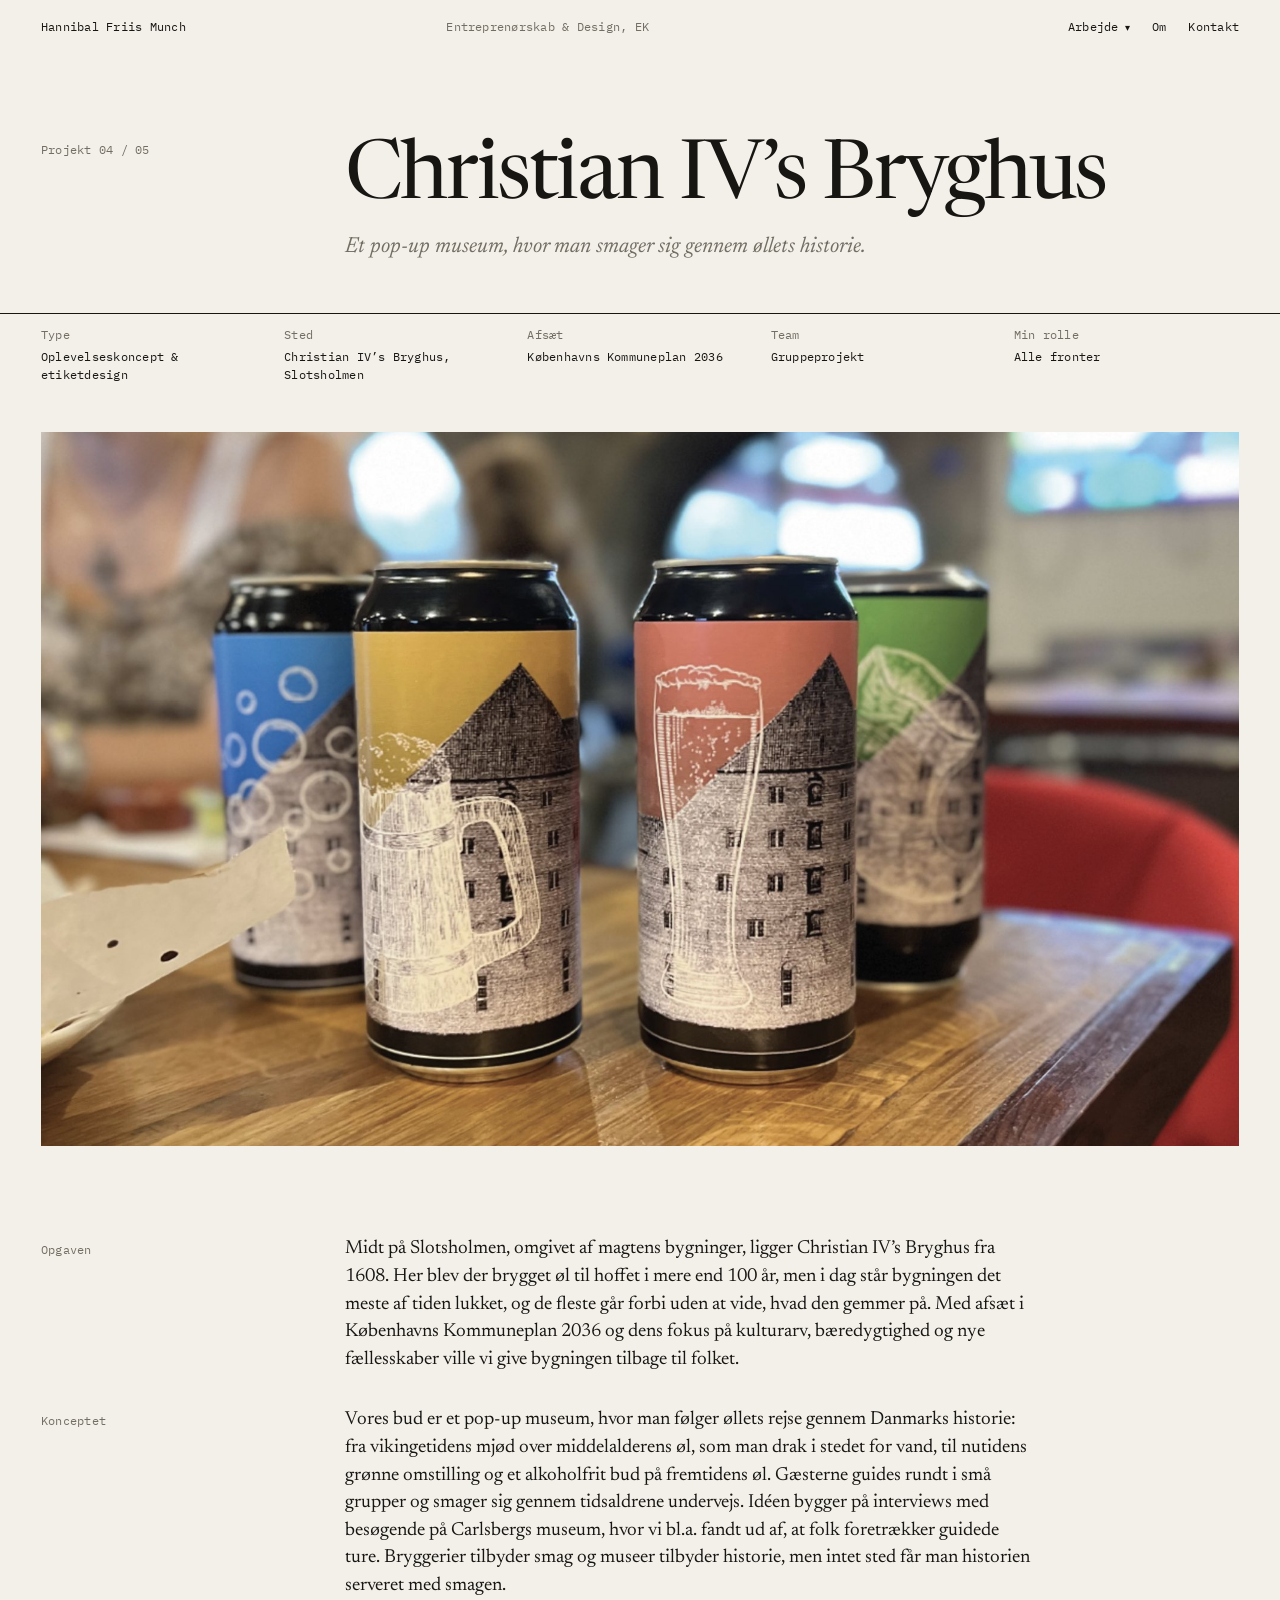
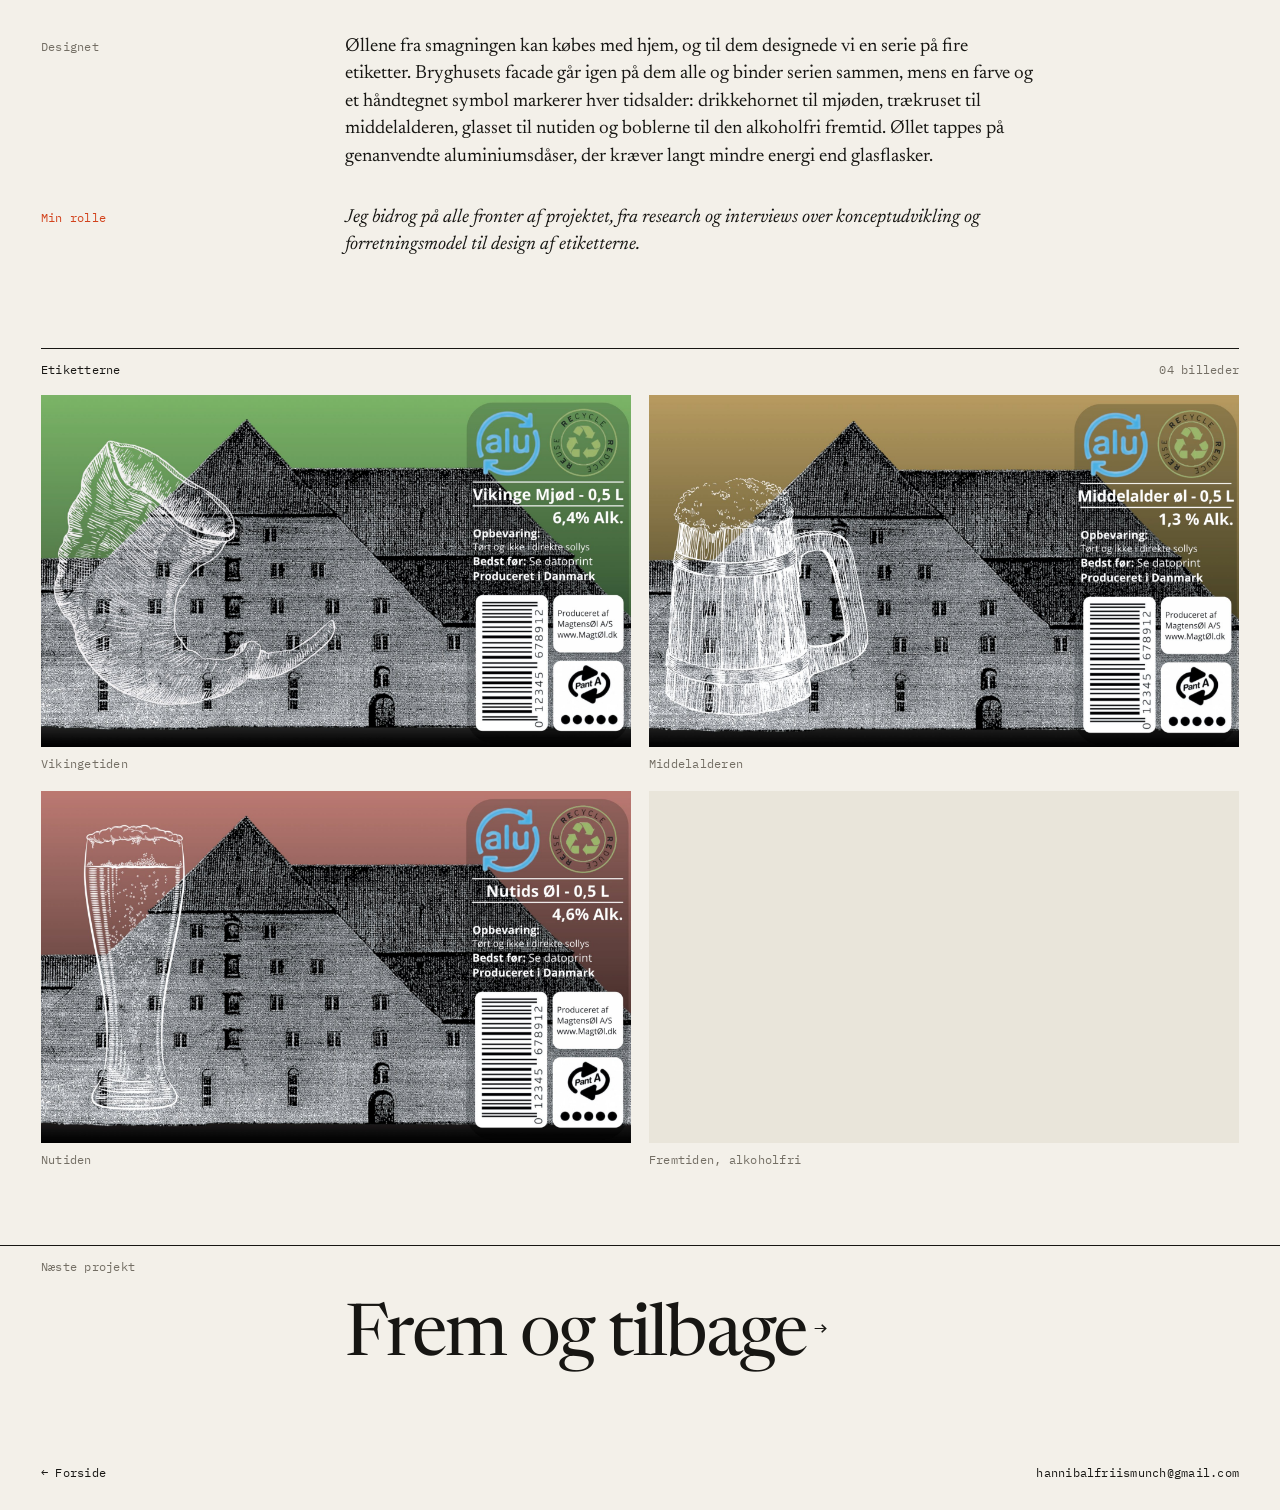
==== bryghuset.html @ 537b9cf6 "Portfolio v2: rullemenu, ny forside, billedsektioner og rolle" ====
<!doctype html>
<html lang="da" class="no-js">
<head>
<meta charset="utf-8">
<meta name="viewport" content="width=device-width, initial-scale=1">
<title>Christian IV’s Bryghus — Hannibal Friis Munch</title>
<meta name="description" content="Oplevelseskoncept og etiketdesign til et pop-up museum i Christian IV’s Bryghus på Slotsholmen.">
<meta name="author" content="Hannibal Friis Munch">
<meta property="og:title" content="Christian IV’s Bryghus — Hannibal Friis Munch">
<meta property="og:description" content="Oplevelseskoncept og etiketdesign til et pop-up museum i Christian IV’s Bryghus på Slotsholmen.">
<meta name="theme-color" content="#f3f0e9">
<link rel="icon" href="data:image/svg+xml,%3Csvg xmlns=%22http://www.w3.org/2000/svg%22 viewBox=%220 0 32 32%22%3E%3Ccircle cx=%2216%22 cy=%2216%22 r=%2210%22 fill=%22%23d2421c%22/%3E%3C/svg%3E">
<link rel="preconnect" href="https://fonts.googleapis.com"><link rel="preconnect" href="https://fonts.gstatic.com" crossorigin><link href="https://fonts.googleapis.com/css2?family=IBM+Plex+Mono:wght@400&family=Newsreader:ital,opsz,wght@0,6..72,400;1,6..72,400&display=swap" rel="stylesheet">
<link rel="stylesheet" href="style.css">
<script>document.documentElement.classList.remove('no-js')</script>
</head>
<body>
<header class="bar wrap">
  <div class="grid mono">
    <a class="name" href="index.html">Hannibal Friis Munch</a>
    <span class="role muted">Entreprenørskab &amp; Design, EK</span>
    <nav aria-label="Hovedmenu">
      <div class="work-menu">
        <button class="work-toggle" type="button" aria-expanded="false" aria-controls="work-panel">Arbejde <span class="chev" aria-hidden="true">▾</span></button>
        <div class="work-panel mono" id="work-panel"><a href="sidste-skoledag.html"><span class="n">01</span><span class="t">Sidste Skoledag</span><span class="k">Visuel identitet</span></a><a href="osterland.html"><span class="n">02</span><span class="t">Østerland</span><span class="k">Brandstrategi & identitet</span></a><a href="tag-plads.html"><span class="n">03</span><span class="t">Tag Plads</span><span class="k">Co-creation-event</span></a><a href="bryghuset.html" aria-current="page"><span class="n">04</span><span class="t">Christian IV’s Bryghus</span><span class="k">Oplevelseskoncept & etiketter</span></a><a href="frem-og-tilbage.html"><span class="n">05</span><span class="t">Frem og tilbage</span><span class="k">Typografisk plakatserie</span></a></div>
      </div>
      <a href="index.html#om">Om</a>
      <a href="index.html#kontakt">Kontakt</a>
    </nav>
  </div>
</header>
<main>
<section class="p-head wrap">
  <div class="grid">
    <div class="count mono muted">Projekt 04 / 05</div>
    <h1>Christian IV’s Bryghus</h1>
    <p class="sub">Et pop-up museum, hvor man smager sig gennem øllets historie.</p>
  </div>
</section>
<section class="meta wrap mono"><div class="grid"><dl><div><dt>Type</dt><dd>Oplevelseskoncept & etiketdesign</dd></div><div><dt>Sted</dt><dd>Christian IV’s Bryghus, Slotsholmen</dd></div><div><dt>Afsæt</dt><dd>Københavns Kommuneplan 2036</dd></div><div><dt>Team</dt><dd>Gruppeprojekt</dd></div><div><dt>Min rolle</dt><dd>Alle fronter</dd></div></dl></div></section>
<section class="hero wrap reveal"><div class="tiles c1"><figure class="cell"><button class="tile" type="button" data-full="bryghuset-01.jpg" data-alt="Fire øldåser med etiketter i blå, gul, rosa og grøn på et bord" data-cap="" aria-label="Forstør: Fire øldåser med etiketter i blå, gul, rosa og grøn på et bord"><img src="bryghuset-01.jpg" alt="Fire øldåser med etiketter i blå, gul, rosa og grøn på et bord" width="2000" height="1192" fetchpriority="high" decoding="async"><span class="zoom" aria-hidden="true">Forstør +</span></button></figure></div></section>
<section class="story wrap"><div class="row grid"><div class="label mono muted">Opgaven</div><div class="text"><p>Midt på Slotsholmen, omgivet af magtens bygninger, ligger Christian IV’s Bryghus fra 1608. Her blev der brygget øl til hoffet i mere end 100 år, men i dag står bygningen det meste af tiden lukket, og de fleste går forbi uden at vide, hvad den gemmer på. Med afsæt i Københavns Kommuneplan 2036 og dens fokus på kulturarv, bæredygtighed og nye fællesskaber ville vi give bygningen tilbage til folket.</p></div></div><div class="row grid"><div class="label mono muted">Konceptet</div><div class="text"><p>Vores bud er et pop-up museum, hvor man følger øllets rejse gennem Danmarks historie: fra vikingetidens mjød over middelalderens øl, som man drak i stedet for vand, til nutidens grønne omstilling og et alkoholfrit bud på fremtidens øl. Gæsterne guides rundt i små grupper og smager sig gennem tidsaldrene undervejs. Idéen bygger på interviews med besøgende på Carlsbergs museum, hvor vi bl.a. fandt ud af, at folk foretrækker guidede ture. Bryggerier tilbyder smag og museer tilbyder historie, men intet sted får man historien serveret med smagen.</p></div></div><div class="row grid"><div class="label mono muted">Designet</div><div class="text"><p>Øllene fra smagningen kan købes med hjem, og til dem designede vi en serie på fire etiketter. Bryghusets facade går igen på dem alle og binder serien sammen, mens en farve og et håndtegnet symbol markerer hver tidsalder: drikkehornet til mjøden, trækruset til middelalderen, glasset til nutiden og boblerne til den alkoholfri fremtid. Øllet tappes på genanvendte aluminiumsdåser, der kræver langt mindre energi end glasflasker.</p></div></div><div class="row grid role"><div class="label mono muted">Min rolle</div><div class="text"><p>Jeg bidrog på alle fronter af projektet, fra research og interviews over konceptudvikling og forretningsmodel til design af etiketterne.</p></div></div></section>
<section class="gal wrap reveal"><div class="gal-head mono"><span>Etiketterne</span><span class="muted">04 billeder</span></div><div class="tiles c2" style="--ar:2000 / 1192"><figure class="cell"><button class="tile" type="button" data-full="bryghuset-02.jpg" data-alt="Grøn etiket: Vikinge Mjød med drikkehorn over bryghusets facade" data-cap="Vikingetiden" aria-label="Forstør: Grøn etiket: Vikinge Mjød med drikkehorn over bryghusets facade"><img src="bryghuset-02.jpg" alt="Grøn etiket: Vikinge Mjød med drikkehorn over bryghusets facade" width="2000" height="1192" loading="lazy" decoding="async"><span class="zoom" aria-hidden="true">Forstør +</span></button><figcaption class="mono muted">Vikingetiden</figcaption></figure><figure class="cell"><button class="tile" type="button" data-full="bryghuset-03.jpg" data-alt="Gul etiket: Middelalder øl med trækrus over bryghusets facade" data-cap="Middelalderen" aria-label="Forstør: Gul etiket: Middelalder øl med trækrus over bryghusets facade"><img src="bryghuset-03.jpg" alt="Gul etiket: Middelalder øl med trækrus over bryghusets facade" width="2000" height="1192" loading="lazy" decoding="async"><span class="zoom" aria-hidden="true">Forstør +</span></button><figcaption class="mono muted">Middelalderen</figcaption></figure><figure class="cell"><button class="tile" type="button" data-full="bryghuset-04.jpg" data-alt="Rosa etiket: Nutids Øl med ølglas over bryghusets facade" data-cap="Nutiden" aria-label="Forstør: Rosa etiket: Nutids Øl med ølglas over bryghusets facade"><img src="bryghuset-04.jpg" alt="Rosa etiket: Nutids Øl med ølglas over bryghusets facade" width="2000" height="1192" loading="lazy" decoding="async"><span class="zoom" aria-hidden="true">Forstør +</span></button><figcaption class="mono muted">Nutiden</figcaption></figure><figure class="cell"><button class="tile" type="button" data-full="bryghuset-05.jpg" data-alt="Blå etiket: Fremtids Øl med bobler over bryghusets facade" data-cap="Fremtiden, alkoholfri" aria-label="Forstør: Blå etiket: Fremtids Øl med bobler over bryghusets facade"><img src="bryghuset-05.jpg" alt="Blå etiket: Fremtids Øl med bobler over bryghusets facade" width="2000" height="1192" loading="lazy" decoding="async"><span class="zoom" aria-hidden="true">Forstør +</span></button><figcaption class="mono muted">Fremtiden, alkoholfri</figcaption></figure></div></section>
<section class="next wrap">
  <a href="frem-og-tilbage.html"><div class="grid"><div class="mono muted">Næste projekt</div><div class="title">Frem og tilbage<span>→</span></div></div></a>
</section>
</main>
<footer class="p-foot wrap mono"><div class="grid"><a href="index.html">← Forside</a><a href="mailto:hannibalfriismunch@gmail.com">hannibalfriismunch@gmail.com</a></div></footer>
<div class="lb" id="lb" role="dialog" aria-modal="true" aria-label="Billedvisning" hidden>
  <div class="lb-top mono"><span class="lb-count muted"></span><button class="lb-close mono" type="button">Luk ✕</button></div>
  <div class="lb-stage"><button class="lb-prev" type="button" aria-label="Forrige billede">←</button><img alt=""><button class="lb-next" type="button" aria-label="Næste billede">→</button></div>
  <div class="lb-bottom mono"><span class="lb-cap"></span><span class="muted">← → for at bladre · Esc for at lukke</span></div>
</div>
<script>
(function(){
  var bar=document.querySelector('.bar');
  function onScroll(){ bar.classList.toggle('scrolled', window.scrollY>8); }
  onScroll(); window.addEventListener('scroll', onScroll, {passive:true});

  // Arbejde dropdown
  var tg=document.querySelector('.work-toggle'), panel=document.getElementById('work-panel'), menu=document.querySelector('.work-menu');
  function setMenu(open){ tg.setAttribute('aria-expanded', open); panel.classList.toggle('open', open); }
  var hoverT=0;
  tg.addEventListener('click', function(e){ e.stopPropagation(); if(Date.now()-hoverT<500){ setMenu(true); return; } setMenu(tg.getAttribute('aria-expanded')!=='true'); });
  if(window.matchMedia('(hover: hover)').matches){
    var t; menu.addEventListener('mouseenter', function(){ clearTimeout(t); if(tg.getAttribute('aria-expanded')!=='true') hoverT=Date.now(); setMenu(true); });
    menu.addEventListener('mouseleave', function(){ t=setTimeout(function(){ setMenu(false); }, 180); });
  }
  document.addEventListener('click', function(e){ if(!menu.contains(e.target)) setMenu(false); });
  document.addEventListener('keydown', function(e){ if(e.key==='Escape' && tg.getAttribute('aria-expanded')==='true'){ setMenu(false); tg.focus(); } });

  // reveal
  var els=document.querySelectorAll('.reveal');
  if('IntersectionObserver' in window){
    var io=new IntersectionObserver(function(en){ en.forEach(function(x){ if(x.isIntersecting){ x.target.classList.add('in'); io.unobserve(x.target); } }); },{rootMargin:'0px 0px -6% 0px'});
    els.forEach(function(e){ io.observe(e); });
  } else els.forEach(function(e){ e.classList.add('in'); });

  // lightbox
  var lb=document.getElementById('lb');
  if(lb){
    var tiles=[].slice.call(document.querySelectorAll('button.tile')), img=lb.querySelector('img'), cap=lb.querySelector('.lb-cap'), cnt=lb.querySelector('.lb-count'), idx=0, last;
    function show(i){ idx=(i+tiles.length)%tiles.length; var t=tiles[idx]; img.src=t.dataset.full; img.alt=t.dataset.alt; cap.textContent=t.dataset.cap||''; cnt.textContent=(idx+1)+' / '+tiles.length; }
    function open(i){ last=document.activeElement; lb.hidden=false; show(i); requestAnimationFrame(function(){ lb.classList.add('open'); }); document.body.classList.add('lb-open'); lb.querySelector('.lb-close').focus(); }
    function close(){ lb.classList.remove('open'); document.body.classList.remove('lb-open'); setTimeout(function(){ lb.hidden=true; }, 250); if(last) last.focus(); }
    tiles.forEach(function(t,i){ t.addEventListener('click', function(){ open(i); }); });
    lb.querySelector('.lb-close').addEventListener('click', close);
    lb.querySelector('.lb-prev').addEventListener('click', function(){ show(idx-1); });
    lb.querySelector('.lb-next').addEventListener('click', function(){ show(idx+1); });
    lb.addEventListener('click', function(e){ if(e.target===lb || e.target.classList.contains('lb-stage')) close(); });
    document.addEventListener('keydown', function(e){ if(lb.hidden) return; if(e.key==='Escape') close(); if(e.key==='ArrowLeft') show(idx-1); if(e.key==='ArrowRight') show(idx+1); });
    var sx=null; lb.addEventListener('touchstart', function(e){ sx=e.touches[0].clientX; }, {passive:true});
    lb.addEventListener('touchend', function(e){ if(sx===null) return; var dx=e.changedTouches[0].clientX-sx; if(Math.abs(dx)>50) show(idx+(dx<0?1:-1)); sx=null; });
  }

  var clock=document.getElementById('clock');
  if(clock){ var f=function(){ try{ clock.textContent='København '+new Date().toLocaleTimeString('da-DK',{hour:'2-digit',minute:'2-digit',timeZone:'Europe/Copenhagen'}); }catch(e){} }; f(); setInterval(f,30000); }
})();
</script>
</body>
</html>
---- style.css ----
/* Hannibal Friis Munch — portfolio */

:root {
  --paper: #f3f0e9;
  --paper-2: #e9e5da;
  --ink: #171613;
  --muted: #736e64;
  --line: #d9d4c8;
  --accent: #d2421c;
  --serif: "Newsreader", Georgia, "Times New Roman", serif;
  --mono: "IBM Plex Mono", ui-monospace, Menlo, monospace;
  --gutter: clamp(16px, 3.2vw, 44px);
  --gap: clamp(10px, 1.4vw, 20px);
}

*, *::before, *::after { box-sizing: border-box; }
html { -webkit-text-size-adjust: 100%; scroll-behavior: smooth; }
@media (prefers-reduced-motion: reduce) { html { scroll-behavior: auto; } }

body {
  margin: 0;
  background: var(--paper);
  color: var(--ink);
  font-family: var(--serif);
  font-size: clamp(17px, 1.15vw, 19px);
  line-height: 1.5;
  -webkit-font-smoothing: antialiased;
}
body.lb-open { overflow: hidden; }

img, video { display: block; width: 100%; height: auto; }
a { color: inherit; text-decoration: none; }
button { font: inherit; color: inherit; }
::selection { background: var(--accent); color: var(--paper); }

.mono { font-family: var(--mono); font-size: 12px; letter-spacing: 0.02em; line-height: 1.5; }
.muted { color: var(--muted); }
.wrap { padding-inline: var(--gutter); }
.grid { display: grid; grid-template-columns: repeat(12, minmax(0, 1fr)); column-gap: var(--gap); }

/* ---------- top bar + dropdown ---------- */

.bar {
  position: sticky; top: 0; z-index: 20;
  background: var(--paper);
  padding-block: 18px 14px;
  border-bottom: 1px solid transparent;
  transition: border-color .3s;
}
.bar.scrolled { border-bottom-color: var(--line); }
.bar .grid { align-items: baseline; }
.bar .name { grid-column: 1 / span 4; }
.bar .role { grid-column: 5 / span 4; }
.bar nav { grid-column: 9 / -1; display: flex; justify-content: flex-end; gap: 22px; align-items: baseline; }
.bar nav > a:hover, .bar nav > a[aria-current], .work-toggle:hover, .work-toggle[aria-expanded="true"] { color: var(--accent); }

.work-menu { position: relative; }
.work-toggle {
  background: none; border: 0; padding: 0; cursor: pointer;
  font-family: var(--mono); font-size: 12px; letter-spacing: .02em;
  display: inline-flex; gap: 6px; align-items: baseline;
}
.work-toggle .chev { display: inline-block; transition: transform .25s; font-size: 10px; }
.work-toggle[aria-expanded="true"] .chev { transform: rotate(180deg); }

.work-panel {
  position: absolute; right: -14px; top: calc(100% + 12px);
  width: min(360px, calc(100vw - 2 * var(--gutter)));
  background: var(--paper);
  border: 1px solid var(--ink);
  padding: 8px 0;
  opacity: 0; visibility: hidden; transform: translateY(-6px);
  transition: opacity .2s, transform .2s, visibility .2s;
}
.work-panel.open { opacity: 1; visibility: visible; transform: none; }
.work-panel a {
  display: grid; grid-template-columns: 28px 1fr; gap: 2px 10px;
  padding: 10px 14px;
}
.work-panel a + a { border-top: 1px solid var(--line); }
.work-panel .n { color: var(--muted); grid-row: span 2; }
.work-panel .t { font-family: var(--serif); font-size: 19px; line-height: 1.15; letter-spacing: 0; }
.work-panel .k { color: var(--muted); }
.work-panel a:hover .t, .work-panel a[aria-current] .t { color: var(--accent); }

/* ---------- home ---------- */

.intro { padding-block: clamp(56px, 8vw, 110px) clamp(44px, 6vw, 80px); }
.intro h1 {
  grid-column: 1 / span 9; margin: 0;
  font-weight: 400;
  font-size: clamp(30px, 3.6vw, 56px);
  line-height: 1.08; letter-spacing: -0.015em;
}
.intro .status { grid-column: 1 / span 6; margin-top: 24px; display: flex; gap: 10px; align-items: center; }
.dot { width: 8px; height: 8px; border-radius: 50%; background: var(--accent); display: inline-block; flex: none; }

.section-head { border-top: 1px solid var(--ink); padding-top: 12px; margin-bottom: clamp(22px, 3vw, 36px); display: flex; justify-content: space-between; gap: 16px; }

.cards { display: grid; grid-template-columns: 1fr 1fr; gap: clamp(36px, 4vw, 56px) var(--gap); padding-bottom: clamp(70px, 9vw, 130px); }
.card { display: block; }
.card.featured { grid-column: 1 / -1; }
.card .media { aspect-ratio: 4 / 3; overflow: hidden; background: var(--paper-2); }
.card.featured .media { aspect-ratio: 21 / 9; }
.card .media img { height: 100%; object-fit: cover; transition: transform 1s cubic-bezier(.2,.7,.2,1); }
.card:hover .media img { transform: scale(1.02); }
.card .media.duo { display: grid; grid-template-columns: 1fr 1fr; gap: 12%; padding: 7% 18%; }
.card .media.duo img { object-fit: contain; }
.card .info { display: grid; grid-template-columns: auto 1fr auto; gap: 14px; align-items: baseline; padding-top: 12px; }
.card h2 { margin: 0; font-weight: 400; font-size: clamp(22px, 1.9vw, 30px); line-height: 1.1; letter-spacing: -0.01em; }
.card .kind { text-align: right; }
.card:hover h2 { color: var(--accent); }

.about { padding-bottom: clamp(70px, 9vw, 130px); }
.about .label { grid-column: 1 / span 3; }
.about .text { grid-column: 4 / span 8; }
.about .text p { margin: 0 0 1em; font-size: clamp(19px, 1.5vw, 24px); line-height: 1.38; }
.about dl { margin: 28px 0 0; display: grid; grid-template-columns: max-content 1fr; gap: 6px 28px; }
.about dt { color: var(--muted); }
.about dd { margin: 0; }

.contact { border-top: 1px solid var(--ink); padding-block: 14px clamp(28px, 4vw, 44px); }
.contact .big {
  display: inline-block;
  margin: clamp(32px, 5vw, 70px) 0 clamp(32px, 4vw, 56px);
  font-size: clamp(28px, 5.2vw, 88px); line-height: 1; letter-spacing: -0.03em;
  overflow-wrap: anywhere;
}
.contact .big:hover { color: var(--accent); }
.contact .foot > :nth-child(1) { grid-column: 1 / span 4; }
.contact .foot > :nth-child(2) { grid-column: 5 / span 4; }
.contact .foot > :nth-child(3) { grid-column: 9 / -1; text-align: right; }
.contact .foot a:hover { color: var(--accent); }

/* ---------- project page ---------- */

.p-head { padding-block: clamp(44px, 7vw, 100px) clamp(30px, 4vw, 54px); }
.p-head .count { grid-column: 1 / span 3; }
.p-head h1 { grid-column: 4 / -1; margin: 0; font-weight: 400; font-size: clamp(40px, 6.4vw, 104px); line-height: .95; letter-spacing: -0.03em; }
.p-head .sub { grid-column: 4 / span 7; margin: 16px 0 0; font-style: italic; font-size: clamp(20px, 1.7vw, 26px); line-height: 1.25; color: var(--muted); }

.meta { border-top: 1px solid var(--ink); padding-top: 12px; margin-bottom: clamp(28px, 4vw, 48px); }
.meta dl { grid-column: 1 / -1; margin: 0; display: grid; grid-template-columns: repeat(5, minmax(0, 1fr)); gap: 18px var(--gap); }
.meta dt { color: var(--muted); margin-bottom: 4px; }
.meta dd { margin: 0; }

.hero .tile { aspect-ratio: auto; }
.hero .tiles { margin-bottom: 0; }

.story { padding-block: clamp(48px, 7vw, 100px); }
.story .row { margin-bottom: clamp(24px, 2.6vw, 38px); }
.story .row:last-child { margin-bottom: 0; }
.story .label { grid-column: 1 / span 3; padding-top: .45em; }
.story .text { grid-column: 4 / span 7; }
.story .text p { margin: 0; font-size: clamp(19px, 1.4vw, 22px); line-height: 1.45; }
.story .row.role .text p { font-style: italic; }
.story .row.role .label { color: var(--accent); }

/* galleries: one labelled section per theme */
.gal { padding-bottom: clamp(44px, 6vw, 84px); }
.gal-head { border-top: 1px solid var(--ink); padding-top: 12px; margin-bottom: 16px; display: flex; justify-content: space-between; gap: 16px; }

.tiles { display: grid; gap: var(--gap); grid-template-columns: repeat(var(--cols, 3), minmax(0, 1fr)); }
.tiles.c1 { --cols: 1; } .tiles.c2 { --cols: 2; } .tiles.c3 { --cols: 3; } .tiles.c4 { --cols: 4; }
.tiles.c1.mid { width: min(100%, 520px); }

.tile {
  display: block; position: relative; width: 100%;
  margin: 0; padding: 0; border: 0; cursor: zoom-in;
  background: var(--paper-2);
  aspect-ratio: var(--ar, 4 / 3);
  overflow: hidden;
}
.tile img, .tile video { width: 100%; height: 100%; object-fit: cover; transition: transform .8s cubic-bezier(.2,.7,.2,1), opacity .3s; }
.tile.contain img { object-fit: contain; padding: 5%; }
.tile:hover img { transform: scale(1.025); }
.tile:focus-visible { outline: 2px solid var(--accent); outline-offset: 3px; }
.tile .zoom {
  position: absolute; right: 10px; bottom: 10px;
  background: var(--paper); color: var(--ink);
  font-family: var(--mono); font-size: 11px; padding: 3px 7px;
  opacity: 0; transition: opacity .25s;
}
.tile:hover .zoom, .tile:focus-visible .zoom { opacity: 1; }
div.tile { cursor: default; }
figure.cell { margin: 0; }
figure.cell figcaption { margin-top: 8px; }

.next { border-top: 1px solid var(--ink); padding-block: 12px clamp(56px, 7vw, 100px); }
.next a { display: block; }
.next .grid > .mono { grid-column: 1 / span 3; }
.next .title { grid-column: 4 / -1; font-size: clamp(36px, 5.6vw, 92px); line-height: 1; letter-spacing: -0.03em; margin-top: clamp(20px, 3.5vw, 48px); }
.next .title span { font-family: var(--mono); font-size: .3em; letter-spacing: 0; vertical-align: .9em; margin-left: .4em; }
.next a:hover .title { color: var(--accent); }

.p-foot { padding-block: 0 28px; }
.p-foot .grid > :first-child { grid-column: 1 / span 6; }
.p-foot .grid > :last-child { grid-column: 7 / -1; text-align: right; }
.p-foot a:hover { color: var(--accent); }

/* ---------- lightbox ---------- */

.lb {
  position: fixed; inset: 0; z-index: 50;
  background: rgba(243, 240, 233, .97);
  display: grid; grid-template-rows: auto 1fr auto;
  opacity: 0; visibility: hidden; transition: opacity .25s, visibility .25s;
}
.lb.open { opacity: 1; visibility: visible; }
.lb-top, .lb-bottom { display: flex; justify-content: space-between; align-items: center; gap: 16px; padding: 16px var(--gutter); }
.lb-stage { position: relative; display: flex; align-items: center; justify-content: center; padding: 0 clamp(48px, 7vw, 110px); min-height: 0; }
.lb-stage img { max-width: 100%; max-height: 100%; width: auto; height: auto; object-fit: contain; }
.lb button { background: none; border: 0; cursor: pointer; padding: 6px; }
.lb button:hover { color: var(--accent); }
.lb-prev, .lb-next { position: absolute; top: 50%; transform: translateY(-50%); font-size: 26px; font-family: var(--serif); }
.lb-prev { left: calc(var(--gutter) - 6px); }
.lb-next { right: calc(var(--gutter) - 6px); }

/* ---------- reveal ---------- */

.reveal { opacity: 0; transform: translateY(16px); transition: opacity .8s ease, transform .8s cubic-bezier(.2,.7,.2,1); }
.reveal.in { opacity: 1; transform: none; }
.no-js .reveal { opacity: 1; transform: none; }
@media (prefers-reduced-motion: reduce) {
  .reveal { opacity: 1; transform: none; transition: none; }
  .tile img, .card .media img { transition: none; }
}

/* ---------- small screens ---------- */

@media (max-width: 800px) {
  .bar .role { display: none; }
  .bar .name { grid-column: 1 / span 6; }
  .bar nav { grid-column: 7 / -1; gap: 14px; }
  .work-panel { position: fixed; left: var(--gutter); right: var(--gutter); top: 52px; width: auto; }

  .intro h1, .intro .status { grid-column: 1 / -1; }

  .cards { grid-template-columns: 1fr; }
  .card.featured .media { aspect-ratio: 4 / 3; }
  .card .info { grid-template-columns: auto 1fr; }
  .card .kind { grid-column: 2; text-align: left; }

  .about .label, .about .text { grid-column: 1 / -1; }
  .about .label { margin-bottom: 16px; }
  .contact .foot > * { grid-column: 1 / -1 !important; text-align: left !important; margin-bottom: 6px; }

  .p-head .count, .p-head h1, .p-head .sub { grid-column: 1 / -1; }
  .p-head .count { margin-bottom: 18px; }
  .meta dl { grid-template-columns: 1fr 1fr; }
  .story .label, .story .text { grid-column: 1 / -1; }
  .story .label { padding-top: 0; margin-bottom: 8px; }

  .tiles.c3, .tiles.c4 { --cols: 2; }
  .tiles.c2 { --cols: 2; }
  .lb-stage { padding: 0 8px; }
  .lb-prev, .lb-next { top: auto; bottom: -46px; transform: none; }

  .next .grid > .mono, .next .title { grid-column: 1 / -1; }
  .p-foot .grid > * { grid-column: 1 / -1 !important; text-align: left !important; }
}
@media (max-width: 480px) {
  .tiles.c2.solo-sm, .tiles.c3.solo-sm { --cols: 1; }
}
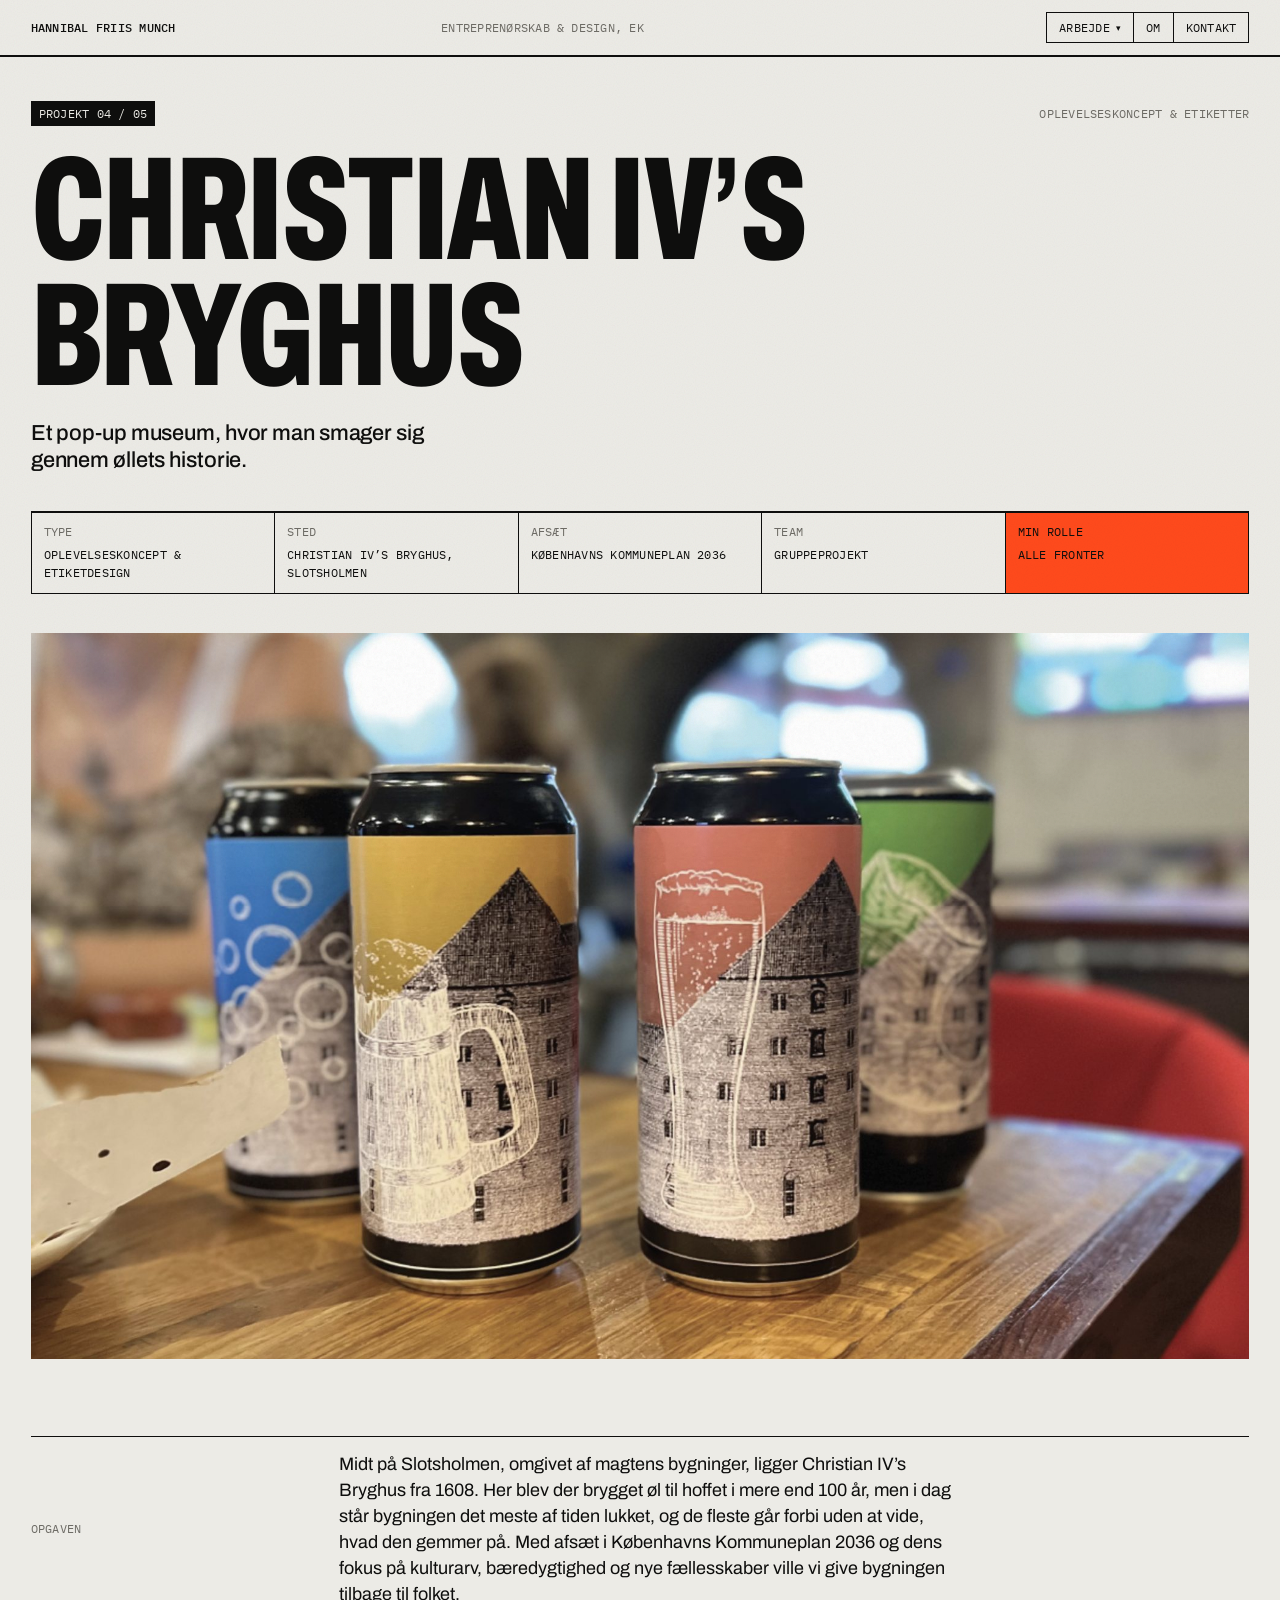
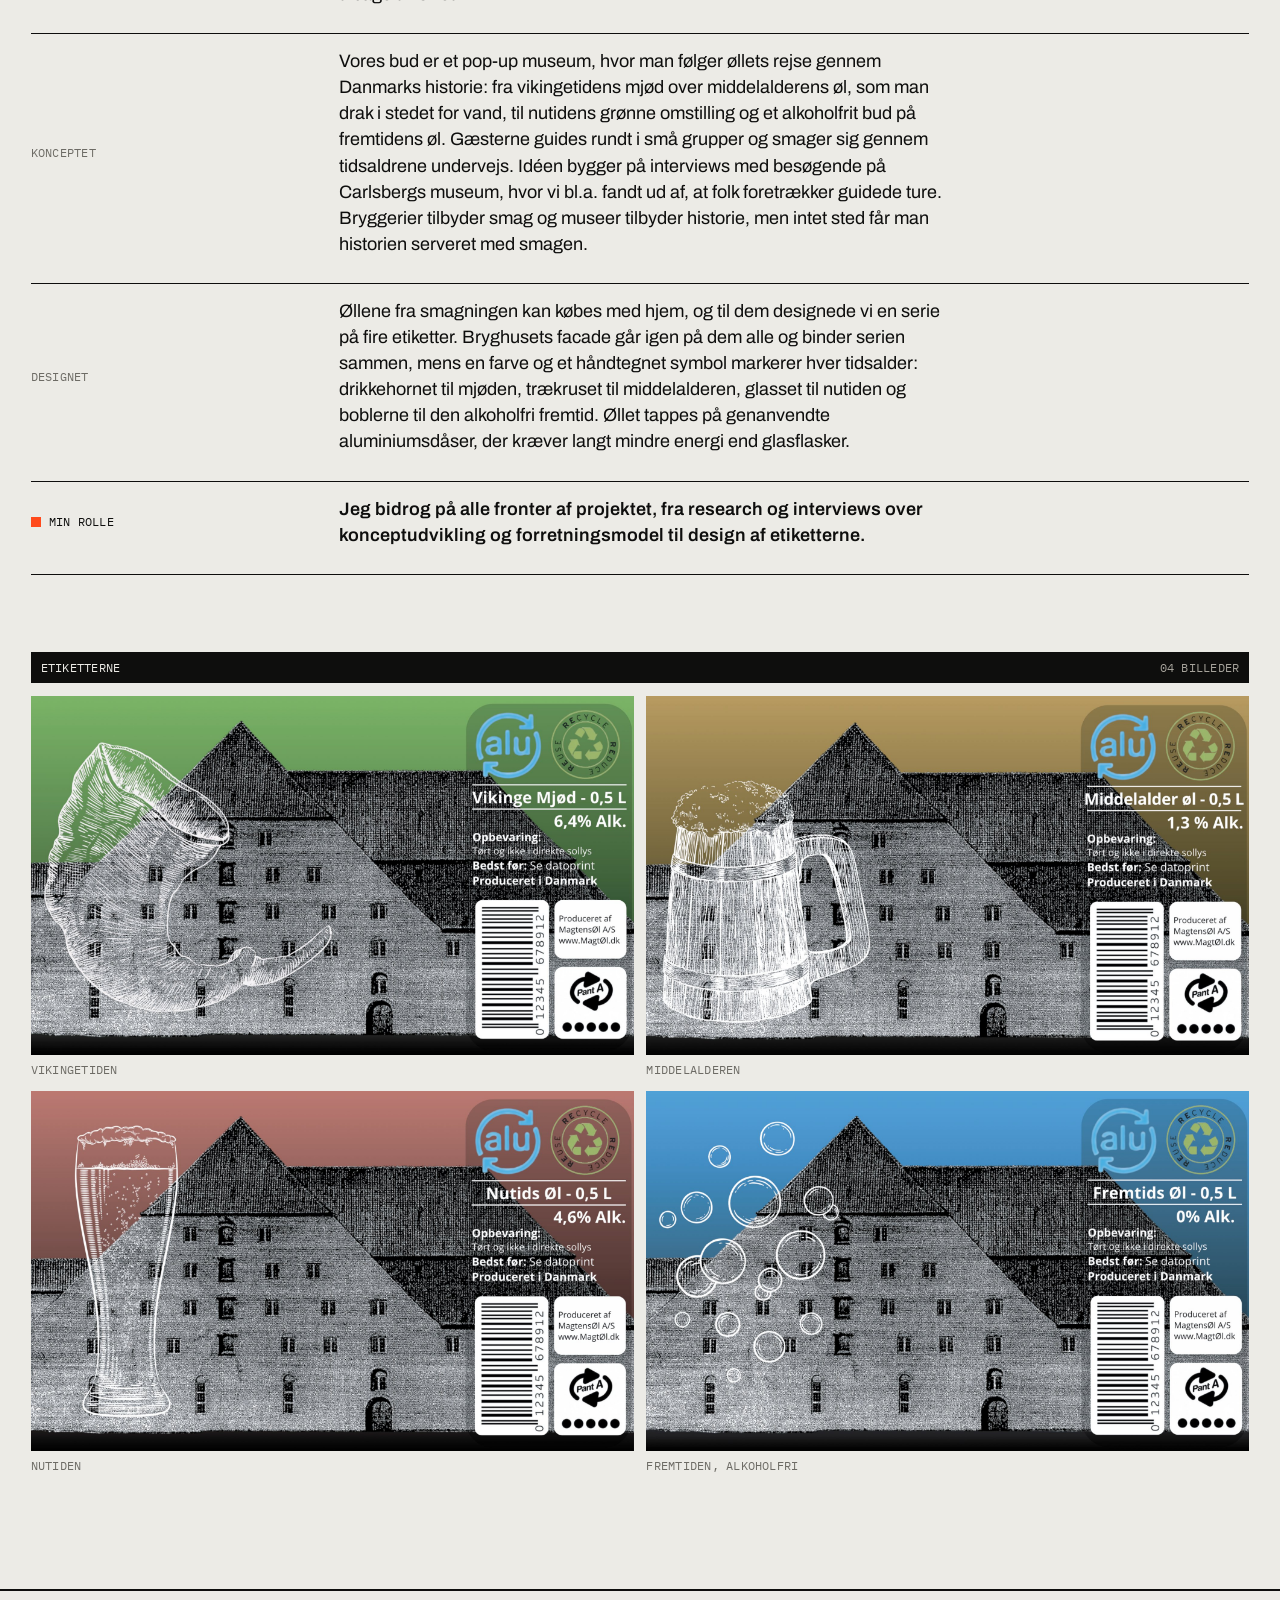
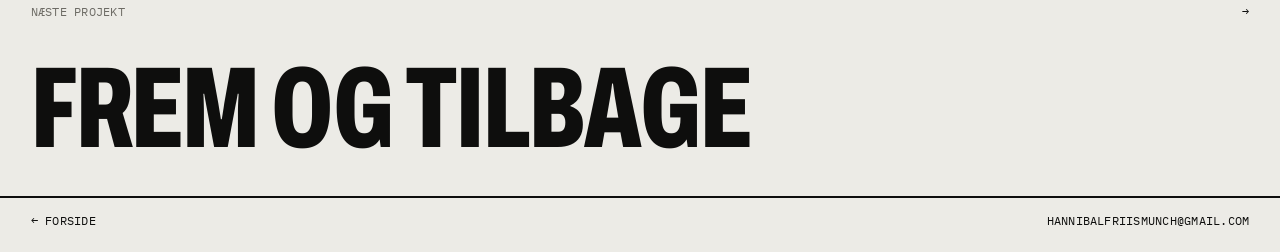
==== commit 5f6b1f31: "Portfolio v3: urban/brutalt udtryk" ====
--- a/bryghuset.html
+++ b/bryghuset.html
@@ -8,9 +8,9 @@
 <meta name="author" content="Hannibal Friis Munch">
 <meta property="og:title" content="Christian IV’s Bryghus — Hannibal Friis Munch">
 <meta property="og:description" content="Oplevelseskoncept og etiketdesign til et pop-up museum i Christian IV’s Bryghus på Slotsholmen.">
-<meta name="theme-color" content="#f3f0e9">
-<link rel="icon" href="data:image/svg+xml,%3Csvg xmlns=%22http://www.w3.org/2000/svg%22 viewBox=%220 0 32 32%22%3E%3Ccircle cx=%2216%22 cy=%2216%22 r=%2210%22 fill=%22%23d2421c%22/%3E%3C/svg%3E">
-<link rel="preconnect" href="https://fonts.googleapis.com"><link rel="preconnect" href="https://fonts.gstatic.com" crossorigin><link href="https://fonts.googleapis.com/css2?family=IBM+Plex+Mono:wght@400&family=Newsreader:ital,opsz,wght@0,6..72,400;1,6..72,400&display=swap" rel="stylesheet">
+<meta name="theme-color" content="#ecebe6">
+<link rel="icon" href="data:image/svg+xml,%3Csvg xmlns=%22http://www.w3.org/2000/svg%22 viewBox=%220 0 32 32%22%3E%3Crect x=%226%22 y=%226%22 width=%2220%22 height=%2220%22 fill=%22%23ff4a1c%22/%3E%3C/svg%3E">
+<link rel="preconnect" href="https://fonts.googleapis.com"><link rel="preconnect" href="https://fonts.gstatic.com" crossorigin><link href="https://fonts.googleapis.com/css2?family=Archivo:wdth,wght@62..125,400..900&family=IBM+Plex+Mono:wght@400;500&display=swap" rel="stylesheet">
 <link rel="stylesheet" href="style.css">
 <script>document.documentElement.classList.remove('no-js')</script>
 </head>
@@ -31,21 +31,19 @@
 </header>
 <main>
 <section class="p-head wrap">
-  <div class="grid">
-    <div class="count mono muted">Projekt 04 / 05</div>
-    <h1>Christian IV’s Bryghus</h1>
-    <p class="sub">Et pop-up museum, hvor man smager sig gennem øllets historie.</p>
-  </div>
+  <div class="count mono"><span class="tag">Projekt 04 / 05</span><span class="muted">Oplevelseskoncept & etiketter</span></div>
+  <h1 class="display">Christian IV’s Bryghus</h1>
+  <p class="sub">Et pop-up museum, hvor man smager sig gennem øllets historie.</p>
 </section>
-<section class="meta wrap mono"><div class="grid"><dl><div><dt>Type</dt><dd>Oplevelseskoncept & etiketdesign</dd></div><div><dt>Sted</dt><dd>Christian IV’s Bryghus, Slotsholmen</dd></div><div><dt>Afsæt</dt><dd>Københavns Kommuneplan 2036</dd></div><div><dt>Team</dt><dd>Gruppeprojekt</dd></div><div><dt>Min rolle</dt><dd>Alle fronter</dd></div></dl></div></section>
+<section class="meta wrap mono"><dl><div><dt>Type</dt><dd>Oplevelseskoncept & etiketdesign</dd></div><div><dt>Sted</dt><dd>Christian IV’s Bryghus, Slotsholmen</dd></div><div><dt>Afsæt</dt><dd>Københavns Kommuneplan 2036</dd></div><div><dt>Team</dt><dd>Gruppeprojekt</dd></div><div><dt>Min rolle</dt><dd>Alle fronter</dd></div></dl></section>
 <section class="hero wrap reveal"><div class="tiles c1"><figure class="cell"><button class="tile" type="button" data-full="bryghuset-01.jpg" data-alt="Fire øldåser med etiketter i blå, gul, rosa og grøn på et bord" data-cap="" aria-label="Forstør: Fire øldåser med etiketter i blå, gul, rosa og grøn på et bord"><img src="bryghuset-01.jpg" alt="Fire øldåser med etiketter i blå, gul, rosa og grøn på et bord" width="2000" height="1192" fetchpriority="high" decoding="async"><span class="zoom" aria-hidden="true">Forstør +</span></button></figure></div></section>
 <section class="story wrap"><div class="row grid"><div class="label mono muted">Opgaven</div><div class="text"><p>Midt på Slotsholmen, omgivet af magtens bygninger, ligger Christian IV’s Bryghus fra 1608. Her blev der brygget øl til hoffet i mere end 100 år, men i dag står bygningen det meste af tiden lukket, og de fleste går forbi uden at vide, hvad den gemmer på. Med afsæt i Københavns Kommuneplan 2036 og dens fokus på kulturarv, bæredygtighed og nye fællesskaber ville vi give bygningen tilbage til folket.</p></div></div><div class="row grid"><div class="label mono muted">Konceptet</div><div class="text"><p>Vores bud er et pop-up museum, hvor man følger øllets rejse gennem Danmarks historie: fra vikingetidens mjød over middelalderens øl, som man drak i stedet for vand, til nutidens grønne omstilling og et alkoholfrit bud på fremtidens øl. Gæsterne guides rundt i små grupper og smager sig gennem tidsaldrene undervejs. Idéen bygger på interviews med besøgende på Carlsbergs museum, hvor vi bl.a. fandt ud af, at folk foretrækker guidede ture. Bryggerier tilbyder smag og museer tilbyder historie, men intet sted får man historien serveret med smagen.</p></div></div><div class="row grid"><div class="label mono muted">Designet</div><div class="text"><p>Øllene fra smagningen kan købes med hjem, og til dem designede vi en serie på fire etiketter. Bryghusets facade går igen på dem alle og binder serien sammen, mens en farve og et håndtegnet symbol markerer hver tidsalder: drikkehornet til mjøden, trækruset til middelalderen, glasset til nutiden og boblerne til den alkoholfri fremtid. Øllet tappes på genanvendte aluminiumsdåser, der kræver langt mindre energi end glasflasker.</p></div></div><div class="row grid role"><div class="label mono muted">Min rolle</div><div class="text"><p>Jeg bidrog på alle fronter af projektet, fra research og interviews over konceptudvikling og forretningsmodel til design af etiketterne.</p></div></div></section>
 <section class="gal wrap reveal"><div class="gal-head mono"><span>Etiketterne</span><span class="muted">04 billeder</span></div><div class="tiles c2" style="--ar:2000 / 1192"><figure class="cell"><button class="tile" type="button" data-full="bryghuset-02.jpg" data-alt="Grøn etiket: Vikinge Mjød med drikkehorn over bryghusets facade" data-cap="Vikingetiden" aria-label="Forstør: Grøn etiket: Vikinge Mjød med drikkehorn over bryghusets facade"><img src="bryghuset-02.jpg" alt="Grøn etiket: Vikinge Mjød med drikkehorn over bryghusets facade" width="2000" height="1192" loading="lazy" decoding="async"><span class="zoom" aria-hidden="true">Forstør +</span></button><figcaption class="mono muted">Vikingetiden</figcaption></figure><figure class="cell"><button class="tile" type="button" data-full="bryghuset-03.jpg" data-alt="Gul etiket: Middelalder øl med trækrus over bryghusets facade" data-cap="Middelalderen" aria-label="Forstør: Gul etiket: Middelalder øl med trækrus over bryghusets facade"><img src="bryghuset-03.jpg" alt="Gul etiket: Middelalder øl med trækrus over bryghusets facade" width="2000" height="1192" loading="lazy" decoding="async"><span class="zoom" aria-hidden="true">Forstør +</span></button><figcaption class="mono muted">Middelalderen</figcaption></figure><figure class="cell"><button class="tile" type="button" data-full="bryghuset-04.jpg" data-alt="Rosa etiket: Nutids Øl med ølglas over bryghusets facade" data-cap="Nutiden" aria-label="Forstør: Rosa etiket: Nutids Øl med ølglas over bryghusets facade"><img src="bryghuset-04.jpg" alt="Rosa etiket: Nutids Øl med ølglas over bryghusets facade" width="2000" height="1192" loading="lazy" decoding="async"><span class="zoom" aria-hidden="true">Forstør +</span></button><figcaption class="mono muted">Nutiden</figcaption></figure><figure class="cell"><button class="tile" type="button" data-full="bryghuset-05.jpg" data-alt="Blå etiket: Fremtids Øl med bobler over bryghusets facade" data-cap="Fremtiden, alkoholfri" aria-label="Forstør: Blå etiket: Fremtids Øl med bobler over bryghusets facade"><img src="bryghuset-05.jpg" alt="Blå etiket: Fremtids Øl med bobler over bryghusets facade" width="2000" height="1192" loading="lazy" decoding="async"><span class="zoom" aria-hidden="true">Forstør +</span></button><figcaption class="mono muted">Fremtiden, alkoholfri</figcaption></figure></div></section>
-<section class="next wrap">
-  <a href="frem-og-tilbage.html"><div class="grid"><div class="mono muted">Næste projekt</div><div class="title">Frem og tilbage<span>→</span></div></div></a>
+<section class="next">
+  <a href="frem-og-tilbage.html"><span class="top mono"><span class="muted">Næste projekt</span><span>→</span></span><span class="title display">Frem og tilbage</span></a>
 </section>
 </main>
-<footer class="p-foot wrap mono"><div class="grid"><a href="index.html">← Forside</a><a href="mailto:hannibalfriismunch@gmail.com">hannibalfriismunch@gmail.com</a></div></footer>
+<footer class="p-foot mono"><a href="index.html">← Forside</a><a href="mailto:hannibalfriismunch@gmail.com">hannibalfriismunch@gmail.com</a></footer>
 <div class="lb" id="lb" role="dialog" aria-modal="true" aria-label="Billedvisning" hidden>
   <div class="lb-top mono"><span class="lb-count muted"></span><button class="lb-close mono" type="button">Luk ✕</button></div>
   <div class="lb-stage"><button class="lb-prev" type="button" aria-label="Forrige billede">←</button><img alt=""><button class="lb-next" type="button" aria-label="Næste billede">→</button></div>
--- a/style.css
+++ b/style.css
@@ -1,16 +1,18 @@
-/* Hannibal Friis Munch — portfolio */
+/* Hannibal Friis Munch — portfolio (v3, urban) */
 
 :root {
-  --paper: #f3f0e9;
-  --paper-2: #e9e5da;
-  --ink: #171613;
-  --muted: #736e64;
-  --line: #d9d4c8;
-  --accent: #d2421c;
-  --serif: "Newsreader", Georgia, "Times New Roman", serif;
+  --paper: #ecebe6;
+  --paper-2: #dfddd6;
+  --ink: #0e0e0d;
+  --muted: #6d6b65;
+  --accent: #ff4a1c;
+  --rule: 2px solid var(--ink);
+  --hair: 1px solid var(--ink);
+  --display: "Archivo", "Helvetica Neue", "Arial Narrow", Arial, sans-serif;
+  --body: "Archivo", "Helvetica Neue", Arial, sans-serif;
   --mono: "IBM Plex Mono", ui-monospace, Menlo, monospace;
-  --gutter: clamp(16px, 3.2vw, 44px);
-  --gap: clamp(10px, 1.4vw, 20px);
+  --gutter: clamp(14px, 2.4vw, 32px);
+  --gap: clamp(8px, 1vw, 14px);
 }
 
 *, *::before, *::after { box-sizing: border-box; }
@@ -21,144 +23,176 @@
   margin: 0;
   background: var(--paper);
   color: var(--ink);
-  font-family: var(--serif);
-  font-size: clamp(17px, 1.15vw, 19px);
+  font-family: var(--body);
+  font-stretch: 100%;
+  font-size: clamp(16px, 1.05vw, 18px);
   line-height: 1.5;
   -webkit-font-smoothing: antialiased;
+}
+/* fine concrete grain */
+body::before {
+  content: ""; position: fixed; inset: 0; pointer-events: none; z-index: 100;
+  opacity: .07; mix-blend-mode: multiply;
+  background-image: url("data:image/svg+xml,%3Csvg xmlns='http://www.w3.org/2000/svg' width='160' height='160'%3E%3Cfilter id='n'%3E%3CfeTurbulence type='fractalNoise' baseFrequency='.9' numOctaves='2' stitchTiles='stitch'/%3E%3C/filter%3E%3Crect width='100%25' height='100%25' filter='url(%23n)'/%3E%3C/svg%3E");
 }
 body.lb-open { overflow: hidden; }
 
 img, video { display: block; width: 100%; height: auto; }
 a { color: inherit; text-decoration: none; }
 button { font: inherit; color: inherit; }
-::selection { background: var(--accent); color: var(--paper); }
-
-.mono { font-family: var(--mono); font-size: 12px; letter-spacing: 0.02em; line-height: 1.5; }
+::selection { background: var(--accent); color: var(--ink); }
+
+.mono { font-family: var(--mono); font-size: 12px; letter-spacing: .02em; line-height: 1.45; text-transform: uppercase; }
 .muted { color: var(--muted); }
 .wrap { padding-inline: var(--gutter); }
 .grid { display: grid; grid-template-columns: repeat(12, minmax(0, 1fr)); column-gap: var(--gap); }
+.sq { display: inline-block; width: 10px; height: 10px; background: var(--accent); flex: none; }
+
+.display {
+  font-family: var(--display);
+  font-stretch: 62%;
+  font-weight: 800;
+  text-transform: uppercase;
+  line-height: .86;
+  letter-spacing: -.01em;
+}
 
 /* ---------- top bar + dropdown ---------- */
 
 .bar {
   position: sticky; top: 0; z-index: 20;
   background: var(--paper);
-  padding-block: 18px 14px;
-  border-bottom: 1px solid transparent;
-  transition: border-color .3s;
-}
-.bar.scrolled { border-bottom-color: var(--line); }
-.bar .grid { align-items: baseline; }
-.bar .name { grid-column: 1 / span 4; }
+  border-bottom: var(--rule);
+  padding-block: 12px;
+}
+.bar .grid { align-items: center; }
+.bar .name { grid-column: 1 / span 4; font-weight: 500; }
 .bar .role { grid-column: 5 / span 4; }
-.bar nav { grid-column: 9 / -1; display: flex; justify-content: flex-end; gap: 22px; align-items: baseline; }
-.bar nav > a:hover, .bar nav > a[aria-current], .work-toggle:hover, .work-toggle[aria-expanded="true"] { color: var(--accent); }
-
-.work-menu { position: relative; }
-.work-toggle {
-  background: none; border: 0; padding: 0; cursor: pointer;
-  font-family: var(--mono); font-size: 12px; letter-spacing: .02em;
-  display: inline-flex; gap: 6px; align-items: baseline;
-}
-.work-toggle .chev { display: inline-block; transition: transform .25s; font-size: 10px; }
+.bar nav { grid-column: 9 / -1; display: flex; justify-content: flex-end; gap: 0; }
+.bar nav > a, .work-toggle {
+  display: inline-flex; align-items: center; gap: 6px;
+  padding: 6px 12px; border: var(--hair); margin-left: -1px;
+  background: var(--paper);
+}
+.bar nav > a:hover, .work-toggle:hover, .work-toggle[aria-expanded="true"] { background: var(--ink); color: var(--paper); }
+
+.work-menu { position: relative; display: flex; }
+.work-toggle { cursor: pointer; font-family: var(--mono); font-size: 12px; letter-spacing: .02em; text-transform: uppercase; }
+.work-toggle .chev { display: inline-block; transition: transform .2s; font-size: 9px; }
 .work-toggle[aria-expanded="true"] .chev { transform: rotate(180deg); }
 
 .work-panel {
-  position: absolute; right: -14px; top: calc(100% + 12px);
-  width: min(360px, calc(100vw - 2 * var(--gutter)));
-  background: var(--paper);
-  border: 1px solid var(--ink);
-  padding: 8px 0;
-  opacity: 0; visibility: hidden; transform: translateY(-6px);
-  transition: opacity .2s, transform .2s, visibility .2s;
+  position: absolute; right: 0; top: calc(100% + 13px);
+  width: min(420px, calc(100vw - 2 * var(--gutter)));
+  background: var(--ink); color: var(--paper);
+  border: var(--rule);
+  opacity: 0; visibility: hidden; transform: translateY(-4px);
+  transition: opacity .15s, transform .15s, visibility .15s;
 }
 .work-panel.open { opacity: 1; visibility: visible; transform: none; }
-.work-panel a {
-  display: grid; grid-template-columns: 28px 1fr; gap: 2px 10px;
-  padding: 10px 14px;
-}
-.work-panel a + a { border-top: 1px solid var(--line); }
-.work-panel .n { color: var(--muted); grid-row: span 2; }
-.work-panel .t { font-family: var(--serif); font-size: 19px; line-height: 1.15; letter-spacing: 0; }
-.work-panel .k { color: var(--muted); }
-.work-panel a:hover .t, .work-panel a[aria-current] .t { color: var(--accent); }
+.work-panel a { display: grid; grid-template-columns: 40px 1fr auto; align-items: baseline; gap: 12px; padding: 12px 14px; }
+.work-panel a + a { border-top: 1px solid #3a3a37; }
+.work-panel .n { color: #8d8a83; }
+.work-panel .t { font-family: var(--display); font-stretch: 62%; font-weight: 800; font-size: 26px; line-height: 1; text-transform: uppercase; letter-spacing: 0; }
+.work-panel .k { color: #8d8a83; font-size: 10px; text-align: right; }
+.work-panel a:hover, .work-panel a[aria-current] { background: var(--accent); color: var(--ink); }
+.work-panel a:hover .n, .work-panel a:hover .k, .work-panel a[aria-current] .n, .work-panel a[aria-current] .k { color: var(--ink); }
 
 /* ---------- home ---------- */
 
-.intro { padding-block: clamp(56px, 8vw, 110px) clamp(44px, 6vw, 80px); }
-.intro h1 {
-  grid-column: 1 / span 9; margin: 0;
-  font-weight: 400;
-  font-size: clamp(30px, 3.6vw, 56px);
-  line-height: 1.08; letter-spacing: -0.015em;
-}
-.intro .status { grid-column: 1 / span 6; margin-top: 24px; display: flex; gap: 10px; align-items: center; }
-.dot { width: 8px; height: 8px; border-radius: 50%; background: var(--accent); display: inline-block; flex: none; }
-
-.section-head { border-top: 1px solid var(--ink); padding-top: 12px; margin-bottom: clamp(22px, 3vw, 36px); display: flex; justify-content: space-between; gap: 16px; }
-
-.cards { display: grid; grid-template-columns: 1fr 1fr; gap: clamp(36px, 4vw, 56px) var(--gap); padding-bottom: clamp(70px, 9vw, 130px); }
-.card { display: block; }
+.masthead { padding-top: clamp(28px, 4vw, 56px); }
+.giant {
+  margin: 0;
+  font-size: clamp(64px, 17.4vw, 330px);
+}
+.giant span { display: block; }
+.giant span:last-child { text-align: right; }
+.mast-row { border-top: var(--rule); margin-top: clamp(16px, 2vw, 28px); padding-block: 14px 18px; align-items: start; }
+.mast-row .c1 { grid-column: 1 / span 3; }
+.mast-row .c2 { grid-column: 4 / span 6; margin: 0; font-size: clamp(18px, 1.5vw, 24px); line-height: 1.25; font-weight: 500; letter-spacing: -.005em; }
+.mast-row .c3 { grid-column: 10 / -1; justify-self: end; display: inline-flex; align-items: center; gap: 8px; }
+
+.ticker { border-block: var(--rule); background: var(--ink); color: var(--paper); overflow: hidden; white-space: nowrap; }
+.ticker .track { display: inline-flex; animation: tick 38s linear infinite; }
+.ticker span { font-family: var(--display); font-stretch: 62%; font-weight: 700; text-transform: uppercase; font-size: 22px; line-height: 1; padding: 10px 0; }
+.ticker span::after { content: "✦"; color: var(--accent); margin: 0 22px; font-size: .8em; vertical-align: .1em; }
+@keyframes tick { to { transform: translateX(-50%); } }
+@media (prefers-reduced-motion: reduce) { .ticker .track { animation: none; } }
+
+.section-head { display: flex; justify-content: space-between; align-items: baseline; gap: 16px; padding-block: clamp(40px, 5vw, 72px) 10px; border-bottom: var(--rule); }
+.section-head h2 { margin: 0; font-size: clamp(40px, 6vw, 96px); }
+
+.cards { display: grid; grid-template-columns: 1fr 1fr; border-left: var(--rule); margin-bottom: clamp(60px, 8vw, 110px); }
+.card { display: block; border-right: var(--rule); border-bottom: var(--rule); padding: var(--gap); transition: background .15s, color .15s; }
 .card.featured { grid-column: 1 / -1; }
 .card .media { aspect-ratio: 4 / 3; overflow: hidden; background: var(--paper-2); }
 .card.featured .media { aspect-ratio: 21 / 9; }
-.card .media img { height: 100%; object-fit: cover; transition: transform 1s cubic-bezier(.2,.7,.2,1); }
-.card:hover .media img { transform: scale(1.02); }
-.card .media.duo { display: grid; grid-template-columns: 1fr 1fr; gap: 12%; padding: 7% 18%; }
+.card .media img { height: 100%; object-fit: cover; }
+.card .media.duo { display: grid; grid-template-columns: 1fr 1fr; gap: 10%; padding: 8% 18%; }
 .card .media.duo img { object-fit: contain; }
-.card .info { display: grid; grid-template-columns: auto 1fr auto; gap: 14px; align-items: baseline; padding-top: 12px; }
-.card h2 { margin: 0; font-weight: 400; font-size: clamp(22px, 1.9vw, 30px); line-height: 1.1; letter-spacing: -0.01em; }
-.card .kind { text-align: right; }
-.card:hover h2 { color: var(--accent); }
-
-.about { padding-bottom: clamp(70px, 9vw, 130px); }
+.card .info { display: grid; grid-template-columns: auto 1fr auto; gap: 14px; align-items: end; padding-top: 12px; }
+.card .num { font-family: var(--display); font-stretch: 62%; font-weight: 800; font-size: clamp(34px, 3.4vw, 56px); line-height: .8; }
+.card h3 { margin: 0; font-family: var(--display); font-stretch: 62%; font-weight: 800; text-transform: uppercase; font-size: clamp(26px, 2.6vw, 44px); line-height: .9; }
+.card .kind { text-align: right; padding-bottom: 2px; }
+.card:hover { background: var(--ink); color: var(--paper); }
+.card:hover .muted { color: #a6a39b; }
+.card:hover .num { color: var(--accent); }
+
+.about { border-top: var(--rule); padding-block: 14px clamp(60px, 8vw, 110px); }
 .about .label { grid-column: 1 / span 3; }
 .about .text { grid-column: 4 / span 8; }
-.about .text p { margin: 0 0 1em; font-size: clamp(19px, 1.5vw, 24px); line-height: 1.38; }
-.about dl { margin: 28px 0 0; display: grid; grid-template-columns: max-content 1fr; gap: 6px 28px; }
-.about dt { color: var(--muted); }
-.about dd { margin: 0; }
-
-.contact { border-top: 1px solid var(--ink); padding-block: 14px clamp(28px, 4vw, 44px); }
+.about .text p { margin: 0 0 1em; font-size: clamp(19px, 1.55vw, 25px); line-height: 1.3; font-weight: 500; letter-spacing: -.005em; }
+.about dl { margin: 26px 0 0; display: grid; grid-template-columns: max-content 1fr; border-top: var(--hair); }
+.about dt, .about dd { margin: 0; padding: 8px 0; border-bottom: var(--hair); }
+.about dt { color: var(--muted); padding-right: 28px; }
+
+.contact { background: var(--ink); color: var(--paper); padding-block: 14px 20px; }
 .contact .big {
-  display: inline-block;
-  margin: clamp(32px, 5vw, 70px) 0 clamp(32px, 4vw, 56px);
-  font-size: clamp(28px, 5.2vw, 88px); line-height: 1; letter-spacing: -0.03em;
+  display: block;
+  margin: clamp(26px, 4vw, 56px) 0 clamp(26px, 4vw, 56px);
+  font-size: clamp(30px, 7vw, 132px);
+  text-transform: none;
   overflow-wrap: anywhere;
 }
 .contact .big:hover { color: var(--accent); }
+.contact .foot { border-top: 1px solid #3a3a37; padding-top: 12px; }
 .contact .foot > :nth-child(1) { grid-column: 1 / span 4; }
 .contact .foot > :nth-child(2) { grid-column: 5 / span 4; }
 .contact .foot > :nth-child(3) { grid-column: 9 / -1; text-align: right; }
 .contact .foot a:hover { color: var(--accent); }
+.contact .muted { color: #8d8a83; }
 
 /* ---------- project page ---------- */
 
-.p-head { padding-block: clamp(44px, 7vw, 100px) clamp(30px, 4vw, 54px); }
-.p-head .count { grid-column: 1 / span 3; }
-.p-head h1 { grid-column: 4 / -1; margin: 0; font-weight: 400; font-size: clamp(40px, 6.4vw, 104px); line-height: .95; letter-spacing: -0.03em; }
-.p-head .sub { grid-column: 4 / span 7; margin: 16px 0 0; font-style: italic; font-size: clamp(20px, 1.7vw, 26px); line-height: 1.25; color: var(--muted); }
-
-.meta { border-top: 1px solid var(--ink); padding-top: 12px; margin-bottom: clamp(28px, 4vw, 48px); }
-.meta dl { grid-column: 1 / -1; margin: 0; display: grid; grid-template-columns: repeat(5, minmax(0, 1fr)); gap: 18px var(--gap); }
-.meta dt { color: var(--muted); margin-bottom: 4px; }
+.p-head { padding-top: clamp(24px, 3.4vw, 48px); }
+.p-head .count { display: flex; justify-content: space-between; align-items: center; margin-bottom: clamp(12px, 1.6vw, 22px); }
+.tag { background: var(--ink); color: var(--paper); padding: 4px 8px; }
+.p-head h1 { margin: 0; font-size: clamp(56px, 11.5vw, 220px); overflow-wrap: anywhere; }
+.p-head .sub { margin: clamp(14px, 1.6vw, 22px) 0 0; max-width: 34ch; font-size: clamp(19px, 1.7vw, 27px); line-height: 1.2; font-weight: 500; letter-spacing: -.005em; }
+
+.meta { margin-block: clamp(24px, 3vw, 40px); }
+.meta dl { margin: 0; display: grid; grid-template-columns: repeat(5, minmax(0, 1fr)); border-top: var(--rule); border-left: var(--hair); }
+.meta dl > div { border-right: var(--hair); border-bottom: var(--hair); padding: 10px 12px 12px; }
+.meta dt { color: var(--muted); margin-bottom: 6px; }
 .meta dd { margin: 0; }
+.meta dl > div:last-child { background: var(--accent); }
+.meta dl > div:last-child dt { color: var(--ink); }
 
 .hero .tile { aspect-ratio: auto; }
-.hero .tiles { margin-bottom: 0; }
-
-.story { padding-block: clamp(48px, 7vw, 100px); }
-.story .row { margin-bottom: clamp(24px, 2.6vw, 38px); }
-.story .row:last-child { margin-bottom: 0; }
-.story .label { grid-column: 1 / span 3; padding-top: .45em; }
-.story .text { grid-column: 4 / span 7; }
-.story .text p { margin: 0; font-size: clamp(19px, 1.4vw, 22px); line-height: 1.45; }
-.story .row.role .text p { font-style: italic; }
-.story .row.role .label { color: var(--accent); }
-
-/* galleries: one labelled section per theme */
-.gal { padding-bottom: clamp(44px, 6vw, 84px); }
-.gal-head { border-top: 1px solid var(--ink); padding-top: 12px; margin-bottom: 16px; display: flex; justify-content: space-between; gap: 16px; }
+
+.story { padding-block: clamp(40px, 6vw, 88px); }
+.story .row { border-top: var(--hair); padding-block: 14px 26px; }
+.story .row:last-child { border-bottom: var(--hair); }
+.story .label { grid-column: 1 / span 3; display: flex; gap: 8px; align-items: center; }
+.story .text { grid-column: 4 / span 8; }
+.story .text p { margin: 0; font-size: clamp(18px, 1.35vw, 21px); line-height: 1.45; max-width: 62ch; }
+.story .row.role .label { color: var(--ink); }
+.story .row.role .label::before { content: ""; width: 10px; height: 10px; background: var(--accent); }
+.story .row.role .text p { font-weight: 600; }
+
+.gal { padding-bottom: clamp(36px, 5vw, 72px); }
+.gal-head { display: flex; justify-content: space-between; gap: 16px; background: var(--ink); color: var(--paper); padding: 7px 10px; margin-bottom: var(--gap); }
+.gal-head .muted { color: #a6a39b; }
 
 .tiles { display: grid; gap: var(--gap); grid-template-columns: repeat(var(--cols, 3), minmax(0, 1fr)); }
 .tiles.c1 { --cols: 1; } .tiles.c2 { --cols: 2; } .tiles.c3 { --cols: 3; } .tiles.c4 { --cols: 4; }
@@ -171,94 +205,88 @@
   aspect-ratio: var(--ar, 4 / 3);
   overflow: hidden;
 }
-.tile img, .tile video { width: 100%; height: 100%; object-fit: cover; transition: transform .8s cubic-bezier(.2,.7,.2,1), opacity .3s; }
+.tile img, .tile video { width: 100%; height: 100%; object-fit: cover; }
 .tile.contain img { object-fit: contain; padding: 5%; }
-.tile:hover img { transform: scale(1.025); }
-.tile:focus-visible { outline: 2px solid var(--accent); outline-offset: 3px; }
+.tile::after { content: ""; position: absolute; inset: 0; border: 0 solid var(--accent); transition: border-width .12s; pointer-events: none; }
+.tile:hover::after { border-width: 4px; }
+.tile:focus-visible { outline: 3px solid var(--accent); outline-offset: 2px; }
 .tile .zoom {
-  position: absolute; right: 10px; bottom: 10px;
-  background: var(--paper); color: var(--ink);
-  font-family: var(--mono); font-size: 11px; padding: 3px 7px;
-  opacity: 0; transition: opacity .25s;
+  position: absolute; left: 0; bottom: 0;
+  background: var(--accent); color: var(--ink);
+  font-family: var(--mono); font-size: 11px; text-transform: uppercase; padding: 4px 8px;
+  opacity: 0; transition: opacity .12s;
 }
 .tile:hover .zoom, .tile:focus-visible .zoom { opacity: 1; }
 div.tile { cursor: default; }
+div.tile::after { display: none; }
 figure.cell { margin: 0; }
-figure.cell figcaption { margin-top: 8px; }
-
-.next { border-top: 1px solid var(--ink); padding-block: 12px clamp(56px, 7vw, 100px); }
-.next a { display: block; }
-.next .grid > .mono { grid-column: 1 / span 3; }
-.next .title { grid-column: 4 / -1; font-size: clamp(36px, 5.6vw, 92px); line-height: 1; letter-spacing: -0.03em; margin-top: clamp(20px, 3.5vw, 48px); }
-.next .title span { font-family: var(--mono); font-size: .3em; letter-spacing: 0; vertical-align: .9em; margin-left: .4em; }
-.next a:hover .title { color: var(--accent); }
-
-.p-foot { padding-block: 0 28px; }
-.p-foot .grid > :first-child { grid-column: 1 / span 6; }
-.p-foot .grid > :last-child { grid-column: 7 / -1; text-align: right; }
+figure.cell figcaption { margin-top: 6px; }
+
+.next { border-top: var(--rule); border-bottom: var(--rule); margin-top: clamp(24px, 4vw, 60px); }
+.next a { display: block; padding: 12px var(--gutter) clamp(20px, 3vw, 40px); transition: background .15s; }
+.next .top { display: flex; justify-content: space-between; }
+.next .title { display: block; margin-top: clamp(18px, 3vw, 44px); font-size: clamp(48px, 9vw, 170px); }
+.next a:hover { background: var(--accent); }
+.next a:hover .muted { color: var(--ink); }
+
+.p-foot { padding: 14px var(--gutter) 22px; display: flex; justify-content: space-between; gap: 16px; flex-wrap: wrap; }
 .p-foot a:hover { color: var(--accent); }
 
 /* ---------- lightbox ---------- */
 
 .lb {
-  position: fixed; inset: 0; z-index: 50;
-  background: rgba(243, 240, 233, .97);
+  position: fixed; inset: 0; z-index: 60;
+  background: var(--ink); color: var(--paper);
   display: grid; grid-template-rows: auto 1fr auto;
-  opacity: 0; visibility: hidden; transition: opacity .25s, visibility .25s;
+  opacity: 0; visibility: hidden; transition: opacity .2s, visibility .2s;
 }
 .lb.open { opacity: 1; visibility: visible; }
-.lb-top, .lb-bottom { display: flex; justify-content: space-between; align-items: center; gap: 16px; padding: 16px var(--gutter); }
-.lb-stage { position: relative; display: flex; align-items: center; justify-content: center; padding: 0 clamp(48px, 7vw, 110px); min-height: 0; }
+.lb-top, .lb-bottom { display: flex; justify-content: space-between; align-items: center; gap: 16px; padding: 12px var(--gutter); }
+.lb-top { border-bottom: 1px solid #3a3a37; }
+.lb-bottom { border-top: 1px solid #3a3a37; }
+.lb .muted { color: #8d8a83; }
+.lb-stage { position: relative; display: flex; align-items: center; justify-content: center; padding: 20px clamp(56px, 7vw, 110px); min-height: 0; }
 .lb-stage img { max-width: 100%; max-height: 100%; width: auto; height: auto; object-fit: contain; }
-.lb button { background: none; border: 0; cursor: pointer; padding: 6px; }
-.lb button:hover { color: var(--accent); }
-.lb-prev, .lb-next { position: absolute; top: 50%; transform: translateY(-50%); font-size: 26px; font-family: var(--serif); }
-.lb-prev { left: calc(var(--gutter) - 6px); }
-.lb-next { right: calc(var(--gutter) - 6px); }
+.lb button { background: none; border: 1px solid #3a3a37; cursor: pointer; padding: 6px 10px; }
+.lb button:hover { background: var(--accent); color: var(--ink); border-color: var(--accent); }
+.lb-prev, .lb-next { position: absolute; top: 50%; transform: translateY(-50%); font-size: 18px; font-family: var(--mono); }
+.lb-prev { left: var(--gutter); }
+.lb-next { right: var(--gutter); }
 
 /* ---------- reveal ---------- */
 
-.reveal { opacity: 0; transform: translateY(16px); transition: opacity .8s ease, transform .8s cubic-bezier(.2,.7,.2,1); }
+.reveal { opacity: 0; transform: translateY(12px); transition: opacity .5s ease, transform .5s ease; }
 .reveal.in { opacity: 1; transform: none; }
 .no-js .reveal { opacity: 1; transform: none; }
-@media (prefers-reduced-motion: reduce) {
-  .reveal { opacity: 1; transform: none; transition: none; }
-  .tile img, .card .media img { transition: none; }
-}
+@media (prefers-reduced-motion: reduce) { .reveal { opacity: 1; transform: none; transition: none; } }
 
 /* ---------- small screens ---------- */
 
 @media (max-width: 800px) {
   .bar .role { display: none; }
-  .bar .name { grid-column: 1 / span 6; }
-  .bar nav { grid-column: 7 / -1; gap: 14px; }
-  .work-panel { position: fixed; left: var(--gutter); right: var(--gutter); top: 52px; width: auto; }
-
-  .intro h1, .intro .status { grid-column: 1 / -1; }
+  .bar .name { grid-column: 1 / span 5; font-size: 11px; }
+  .bar nav { grid-column: 6 / -1; }
+  .bar nav > a, .work-toggle { padding: 6px 8px; font-size: 11px; }
+  .work-panel { position: fixed; left: var(--gutter); right: var(--gutter); top: 50px; width: auto; }
+
+  .giant span:last-child { text-align: left; }
+  .mast-row .c1, .mast-row .c2, .mast-row .c3 { grid-column: 1 / -1; justify-self: start; }
+  .mast-row .c2 { margin-block: 12px; }
 
   .cards { grid-template-columns: 1fr; }
   .card.featured .media { aspect-ratio: 4 / 3; }
   .card .info { grid-template-columns: auto 1fr; }
-  .card .kind { grid-column: 2; text-align: left; }
+  .card .kind { grid-column: 1 / -1; text-align: left; }
 
   .about .label, .about .text { grid-column: 1 / -1; }
-  .about .label { margin-bottom: 16px; }
+  .about .label { margin-bottom: 14px; }
   .contact .foot > * { grid-column: 1 / -1 !important; text-align: left !important; margin-bottom: 6px; }
 
-  .p-head .count, .p-head h1, .p-head .sub { grid-column: 1 / -1; }
-  .p-head .count { margin-bottom: 18px; }
   .meta dl { grid-template-columns: 1fr 1fr; }
   .story .label, .story .text { grid-column: 1 / -1; }
-  .story .label { padding-top: 0; margin-bottom: 8px; }
-
-  .tiles.c3, .tiles.c4 { --cols: 2; }
-  .tiles.c2 { --cols: 2; }
-  .lb-stage { padding: 0 8px; }
-  .lb-prev, .lb-next { top: auto; bottom: -46px; transform: none; }
-
-  .next .grid > .mono, .next .title { grid-column: 1 / -1; }
-  .p-foot .grid > * { grid-column: 1 / -1 !important; text-align: left !important; }
-}
-@media (max-width: 480px) {
-  .tiles.c2.solo-sm, .tiles.c3.solo-sm { --cols: 1; }
-}
+  .story .label { margin-bottom: 8px; }
+
+  .tiles.c3, .tiles.c4, .tiles.c2 { --cols: 2; }
+  .lb-stage { padding: 12px 8px 60px; }
+  .lb-prev, .lb-next { top: auto; bottom: 10px; transform: none; }
+}
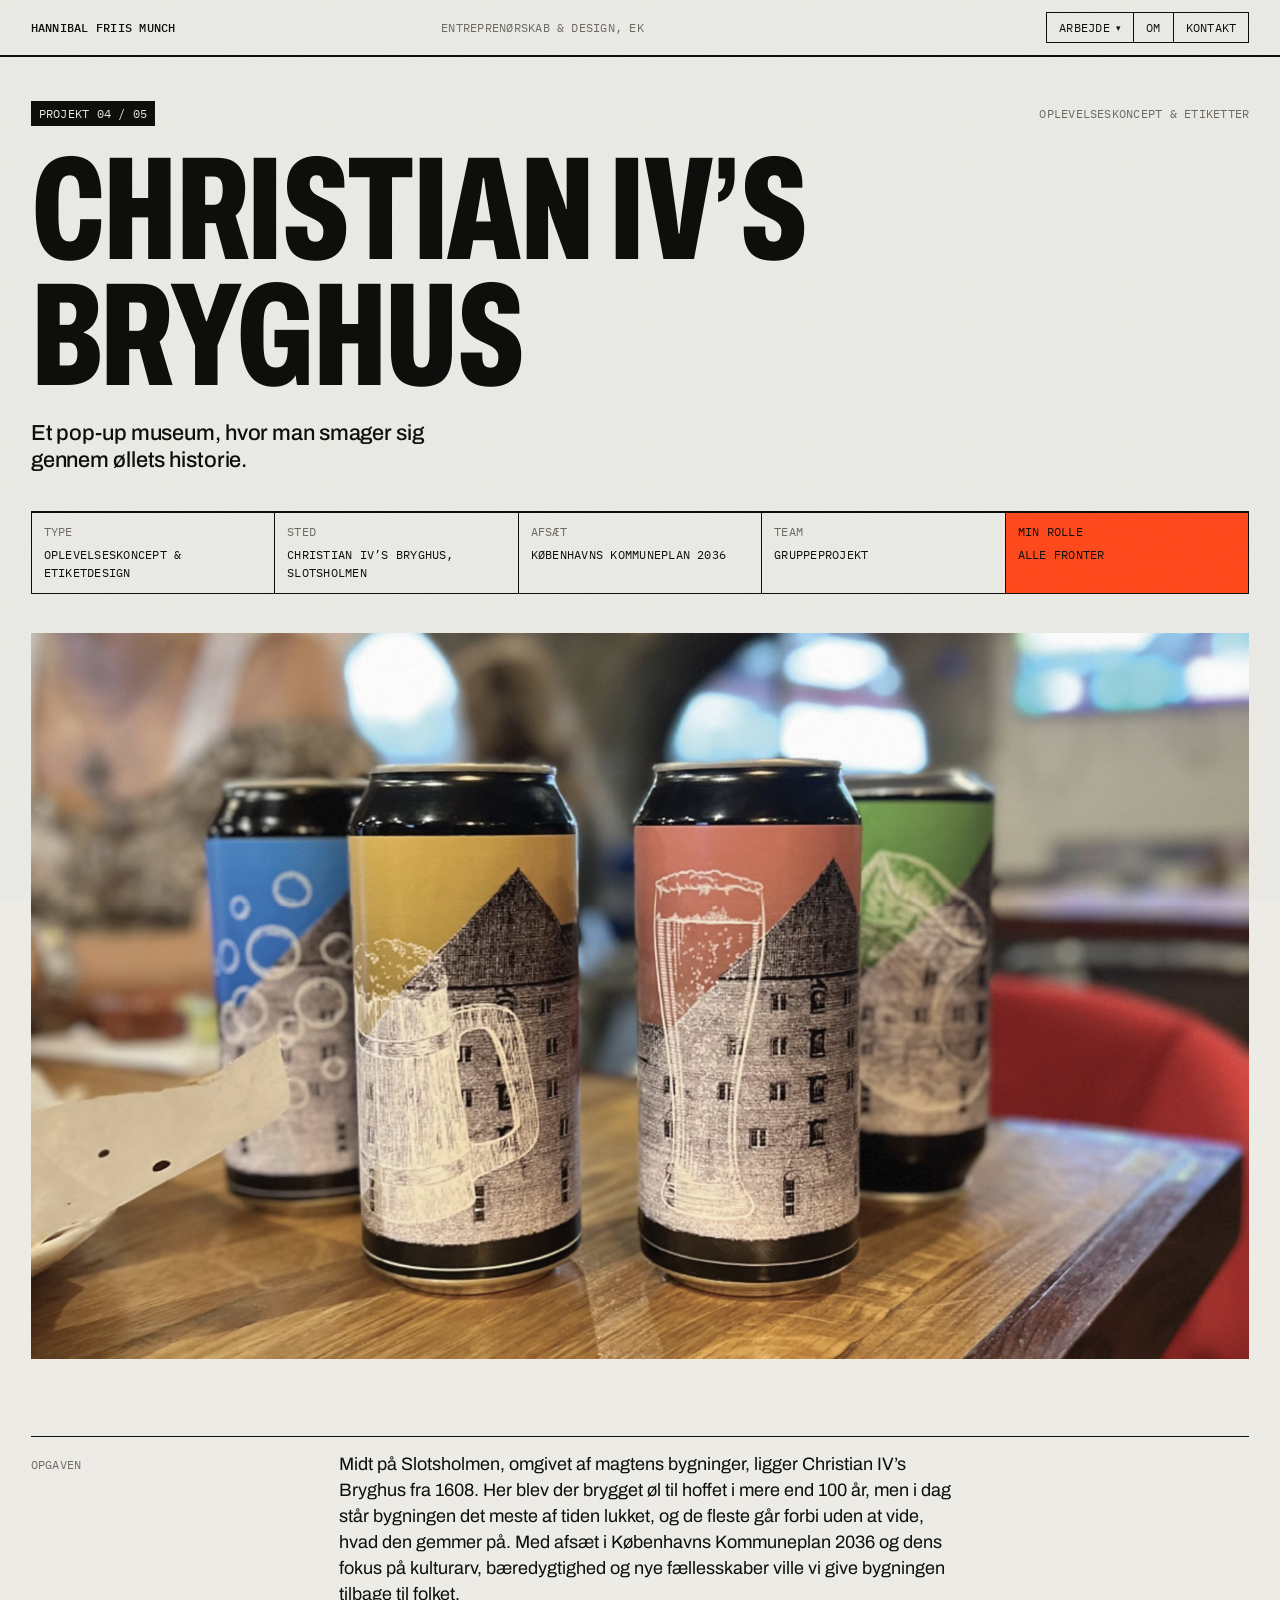
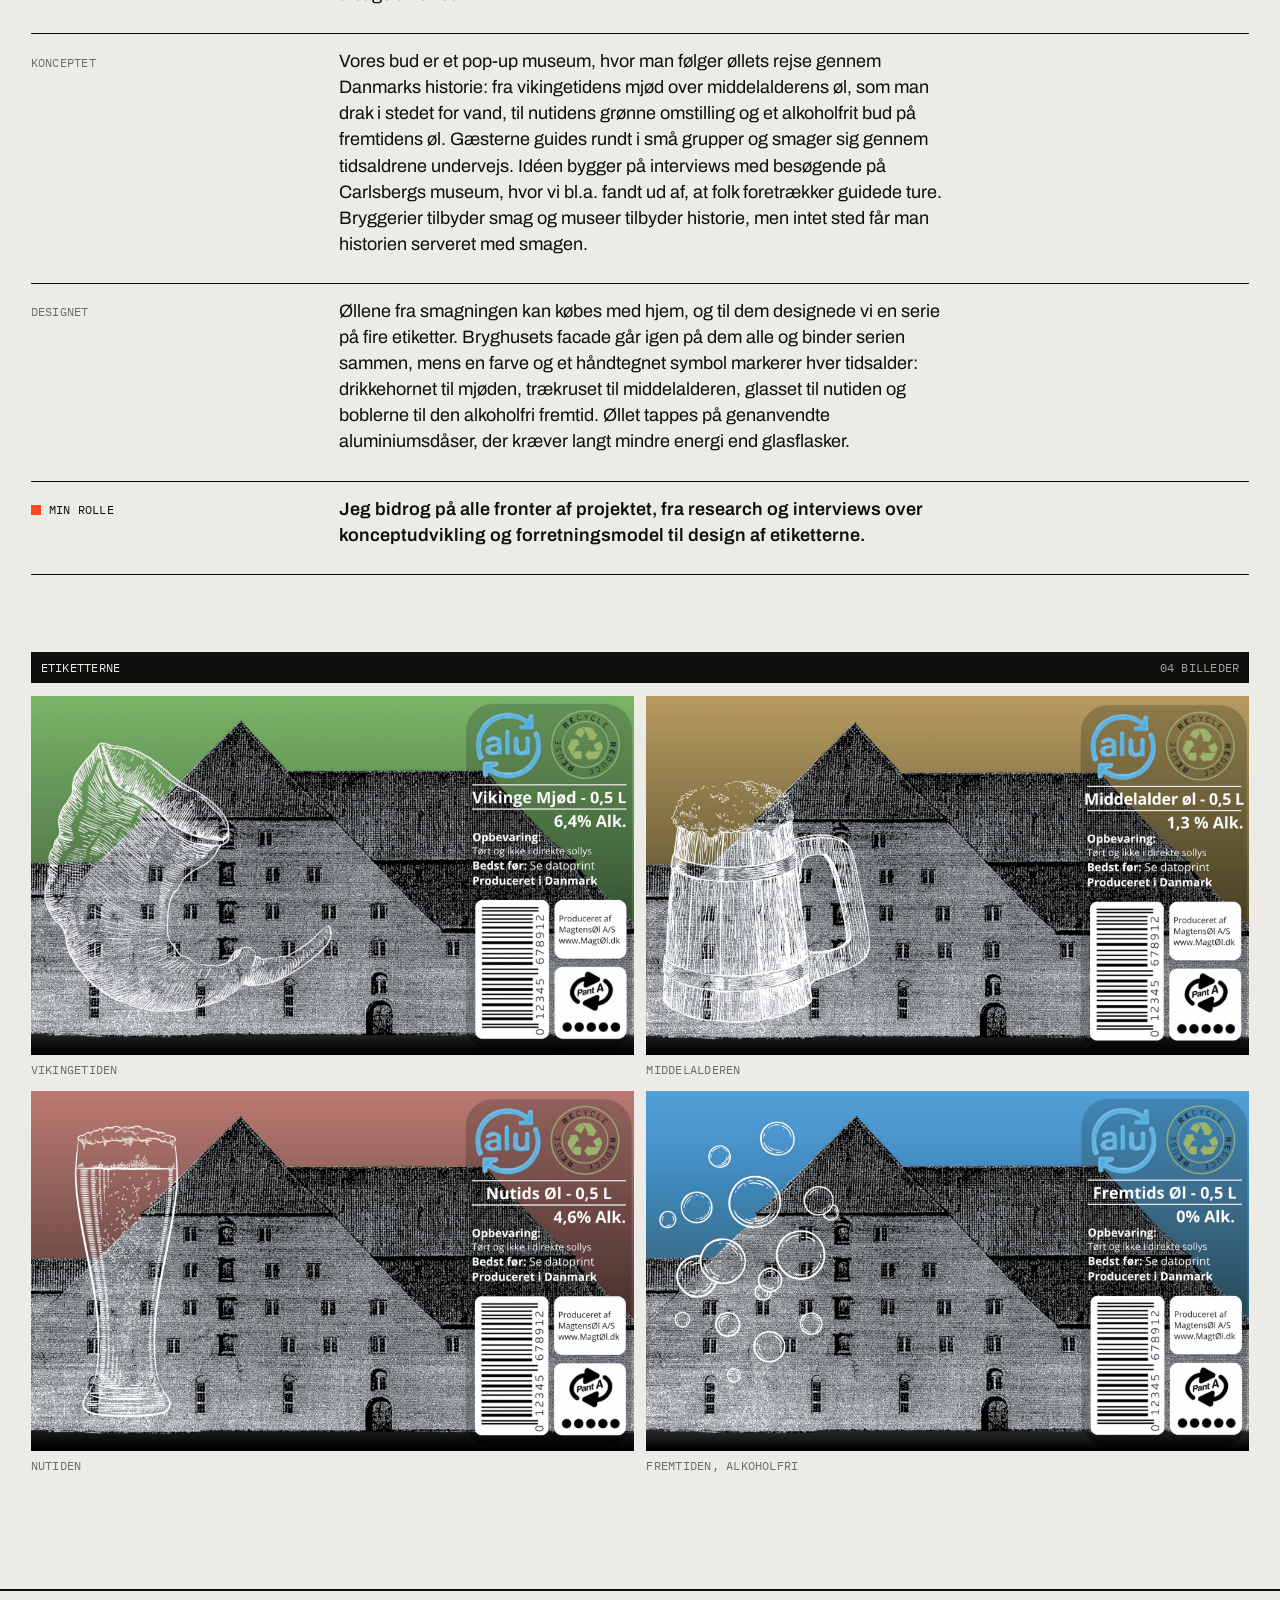
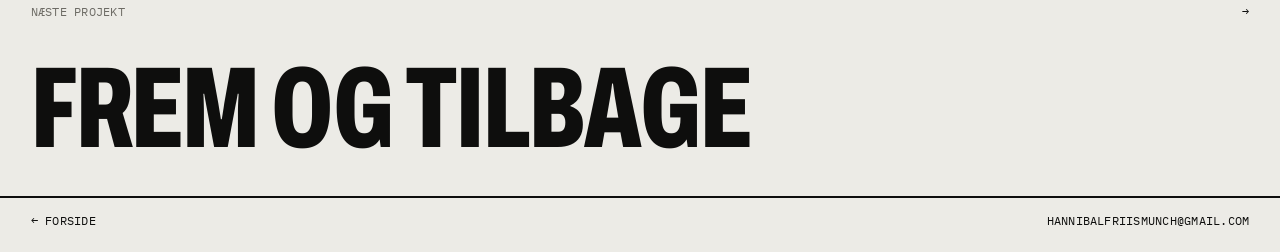
==== commit d5824772: "Fjern numre og bånd" ====
--- a/bryghuset.html
+++ b/bryghuset.html
@@ -22,7 +22,7 @@
     <nav aria-label="Hovedmenu">
       <div class="work-menu">
         <button class="work-toggle" type="button" aria-expanded="false" aria-controls="work-panel">Arbejde <span class="chev" aria-hidden="true">▾</span></button>
-        <div class="work-panel mono" id="work-panel"><a href="sidste-skoledag.html"><span class="n">01</span><span class="t">Sidste Skoledag</span><span class="k">Visuel identitet</span></a><a href="osterland.html"><span class="n">02</span><span class="t">Østerland</span><span class="k">Brandstrategi & identitet</span></a><a href="tag-plads.html"><span class="n">03</span><span class="t">Tag Plads</span><span class="k">Co-creation-event</span></a><a href="bryghuset.html" aria-current="page"><span class="n">04</span><span class="t">Christian IV’s Bryghus</span><span class="k">Oplevelseskoncept & etiketter</span></a><a href="frem-og-tilbage.html"><span class="n">05</span><span class="t">Frem og tilbage</span><span class="k">Typografisk plakatserie</span></a></div>
+        <div class="work-panel mono" id="work-panel"><a href="sidste-skoledag.html"><span class="t">Sidste Skoledag</span><span class="k">Visuel identitet</span></a><a href="osterland.html"><span class="t">Østerland</span><span class="k">Brandstrategi & identitet</span></a><a href="tag-plads.html"><span class="t">Tag Plads</span><span class="k">Co-creation-event</span></a><a href="bryghuset.html" aria-current="page"><span class="t">Christian IV’s Bryghus</span><span class="k">Oplevelseskoncept & etiketter</span></a><a href="frem-og-tilbage.html"><span class="t">Frem og tilbage</span><span class="k">Typografisk plakatserie</span></a></div>
       </div>
       <a href="index.html#om">Om</a>
       <a href="index.html#kontakt">Kontakt</a>
@@ -91,6 +91,20 @@
     lb.addEventListener('touchend', function(e){ if(sx===null) return; var dx=e.changedTouches[0].clientX-sx; if(Math.abs(dx)>50) show(idx+(dx<0?1:-1)); sx=null; });
   }
 
+
+  // flip-through of sketches
+  document.querySelectorAll('.flip').forEach(function(box){
+    var imgs=[].slice.call(box.querySelectorAll('img')), i=0, timer=null, visible=false, paused=false;
+    var wrap=box.closest('.flip-wrap'), n=wrap.querySelector('.flip-n'), btn=wrap.querySelector('.flip-toggle');
+    var reduce=window.matchMedia('(prefers-reduced-motion: reduce)').matches; if(reduce) paused=true;
+    imgs.forEach(function(im){ im.loading='eager'; });
+    function show(k){ imgs[i].classList.remove('on'); i=(k+imgs.length)%imgs.length; imgs[i].classList.add('on'); n.textContent=(i<9?'0':'')+(i+1); }
+    function run(){ clearInterval(timer); timer=null; if(visible && !paused) timer=setInterval(function(){ show(i+1); }, +box.dataset.interval||420); btn.textContent=paused?'Afspil ▶':'Pause ▮▮'; btn.setAttribute('aria-pressed', paused); }
+    btn.addEventListener('click', function(){ paused=!paused; run(); });
+    box.addEventListener('click', function(){ if(paused) show(i+1); else { paused=true; run(); } });
+    if('IntersectionObserver' in window){ new IntersectionObserver(function(e){ visible=e[0].isIntersecting; run(); }).observe(box); } else { visible=true; run(); }
+  });
+
   var clock=document.getElementById('clock');
   if(clock){ var f=function(){ try{ clock.textContent='København '+new Date().toLocaleTimeString('da-DK',{hour:'2-digit',minute:'2-digit',timeZone:'Europe/Copenhagen'}); }catch(e){} }; f(); setInterval(f,30000); }
 })();
--- a/style.css
+++ b/style.css
@@ -90,7 +90,7 @@
   transition: opacity .15s, transform .15s, visibility .15s;
 }
 .work-panel.open { opacity: 1; visibility: visible; transform: none; }
-.work-panel a { display: grid; grid-template-columns: 40px 1fr auto; align-items: baseline; gap: 12px; padding: 12px 14px; }
+.work-panel a { display: grid; grid-template-columns: 1fr auto; align-items: baseline; gap: 12px; padding: 12px 14px; }
 .work-panel a + a { border-top: 1px solid #3a3a37; }
 .work-panel .n { color: #8d8a83; }
 .work-panel .t { font-family: var(--display); font-stretch: 62%; font-weight: 800; font-size: 26px; line-height: 1; text-transform: uppercase; letter-spacing: 0; }
@@ -107,9 +107,9 @@
 }
 .giant span { display: block; }
 .giant span:last-child { text-align: right; }
-.mast-row { border-top: var(--rule); margin-top: clamp(16px, 2vw, 28px); padding-block: 14px 18px; align-items: start; }
+.mast-row { border-top: var(--rule); border-bottom: var(--rule); margin-top: clamp(16px, 2vw, 28px); padding-block: 14px 18px; align-items: start; }
 .mast-row .c1 { grid-column: 1 / span 3; }
-.mast-row .c2 { grid-column: 4 / span 6; margin: 0; font-size: clamp(18px, 1.5vw, 24px); line-height: 1.25; font-weight: 500; letter-spacing: -.005em; }
+.mast-row .c2 { grid-column: 4 / span 6; margin: 0; font-family: var(--body); text-transform: none; letter-spacing: -.005em; font-size: clamp(18px, 1.5vw, 24px); line-height: 1.25; font-weight: 500; letter-spacing: -.005em; }
 .mast-row .c3 { grid-column: 10 / -1; justify-self: end; display: inline-flex; align-items: center; gap: 8px; }
 
 .ticker { border-block: var(--rule); background: var(--ink); color: var(--paper); overflow: hidden; white-space: nowrap; }
@@ -130,7 +130,7 @@
 .card .media img { height: 100%; object-fit: cover; }
 .card .media.duo { display: grid; grid-template-columns: 1fr 1fr; gap: 10%; padding: 8% 18%; }
 .card .media.duo img { object-fit: contain; }
-.card .info { display: grid; grid-template-columns: auto 1fr auto; gap: 14px; align-items: end; padding-top: 12px; }
+.card .info { display: grid; grid-template-columns: 1fr auto; gap: 14px; align-items: end; padding-top: 12px; }
 .card .num { font-family: var(--display); font-stretch: 62%; font-weight: 800; font-size: clamp(34px, 3.4vw, 56px); line-height: .8; }
 .card h3 { margin: 0; font-family: var(--display); font-stretch: 62%; font-weight: 800; text-transform: uppercase; font-size: clamp(26px, 2.6vw, 44px); line-height: .9; }
 .card .kind { text-align: right; padding-bottom: 2px; }
@@ -183,7 +183,7 @@
 .story { padding-block: clamp(40px, 6vw, 88px); }
 .story .row { border-top: var(--hair); padding-block: 14px 26px; }
 .story .row:last-child { border-bottom: var(--hair); }
-.story .label { grid-column: 1 / span 3; display: flex; gap: 8px; align-items: center; }
+.story .label { grid-column: 1 / span 3; display: flex; gap: 8px; align-items: center; align-self: start; padding-top: .45em; }
 .story .text { grid-column: 4 / span 8; }
 .story .text p { margin: 0; font-size: clamp(18px, 1.35vw, 21px); line-height: 1.45; max-width: 62ch; }
 .story .row.role .label { color: var(--ink); }
@@ -275,8 +275,8 @@
 
   .cards { grid-template-columns: 1fr; }
   .card.featured .media { aspect-ratio: 4 / 3; }
-  .card .info { grid-template-columns: auto 1fr; }
-  .card .kind { grid-column: 1 / -1; text-align: left; }
+  .card .info { grid-template-columns: 1fr; }
+  .card .kind { text-align: left; }
 
   .about .label, .about .text { grid-column: 1 / -1; }
   .about .label { margin-bottom: 14px; }
@@ -290,3 +290,20 @@
   .lb-stage { padding: 12px 8px 60px; }
   .lb-prev, .lb-next { top: auto; bottom: 10px; transform: none; }
 }
+
+/* ---------- flip-through (process sketches) ---------- */
+.flip-wrap { display: grid; grid-template-columns: repeat(12, minmax(0, 1fr)); gap: var(--gap); align-items: stretch; }
+.flip { grid-column: 1 / span 8; position: relative; aspect-ratio: 5 / 4; background: #fff; border: var(--rule); overflow: hidden; cursor: pointer; }
+.flip img { position: absolute; inset: 0; width: 100%; height: 100%; object-fit: contain; padding: 4%; visibility: hidden; }
+.flip img.on { visibility: visible; }
+.flip-side { grid-column: 9 / -1; display: flex; flex-direction: column; justify-content: space-between; gap: 18px; border-top: var(--rule); padding-top: 12px; }
+.flip-count { font-size: clamp(72px, 10vw, 180px); line-height: .8; }
+.flip-count .flip-of { color: var(--muted); font-size: .35em; margin-left: .1em; }
+.flip-side p { margin: 0; font-size: clamp(16px, 1.2vw, 19px); line-height: 1.4; max-width: 34ch; }
+.flip-toggle { align-self: flex-start; background: var(--paper); border: var(--hair); padding: 8px 12px; cursor: pointer; }
+.flip-toggle:hover, .flip-toggle[aria-pressed="true"] { background: var(--ink); color: var(--paper); }
+@media (max-width: 800px) {
+  .flip, .flip-side { grid-column: 1 / -1; }
+  .flip-side { flex-direction: row; flex-wrap: wrap; align-items: flex-end; }
+  .flip-count { font-size: 72px; }
+}
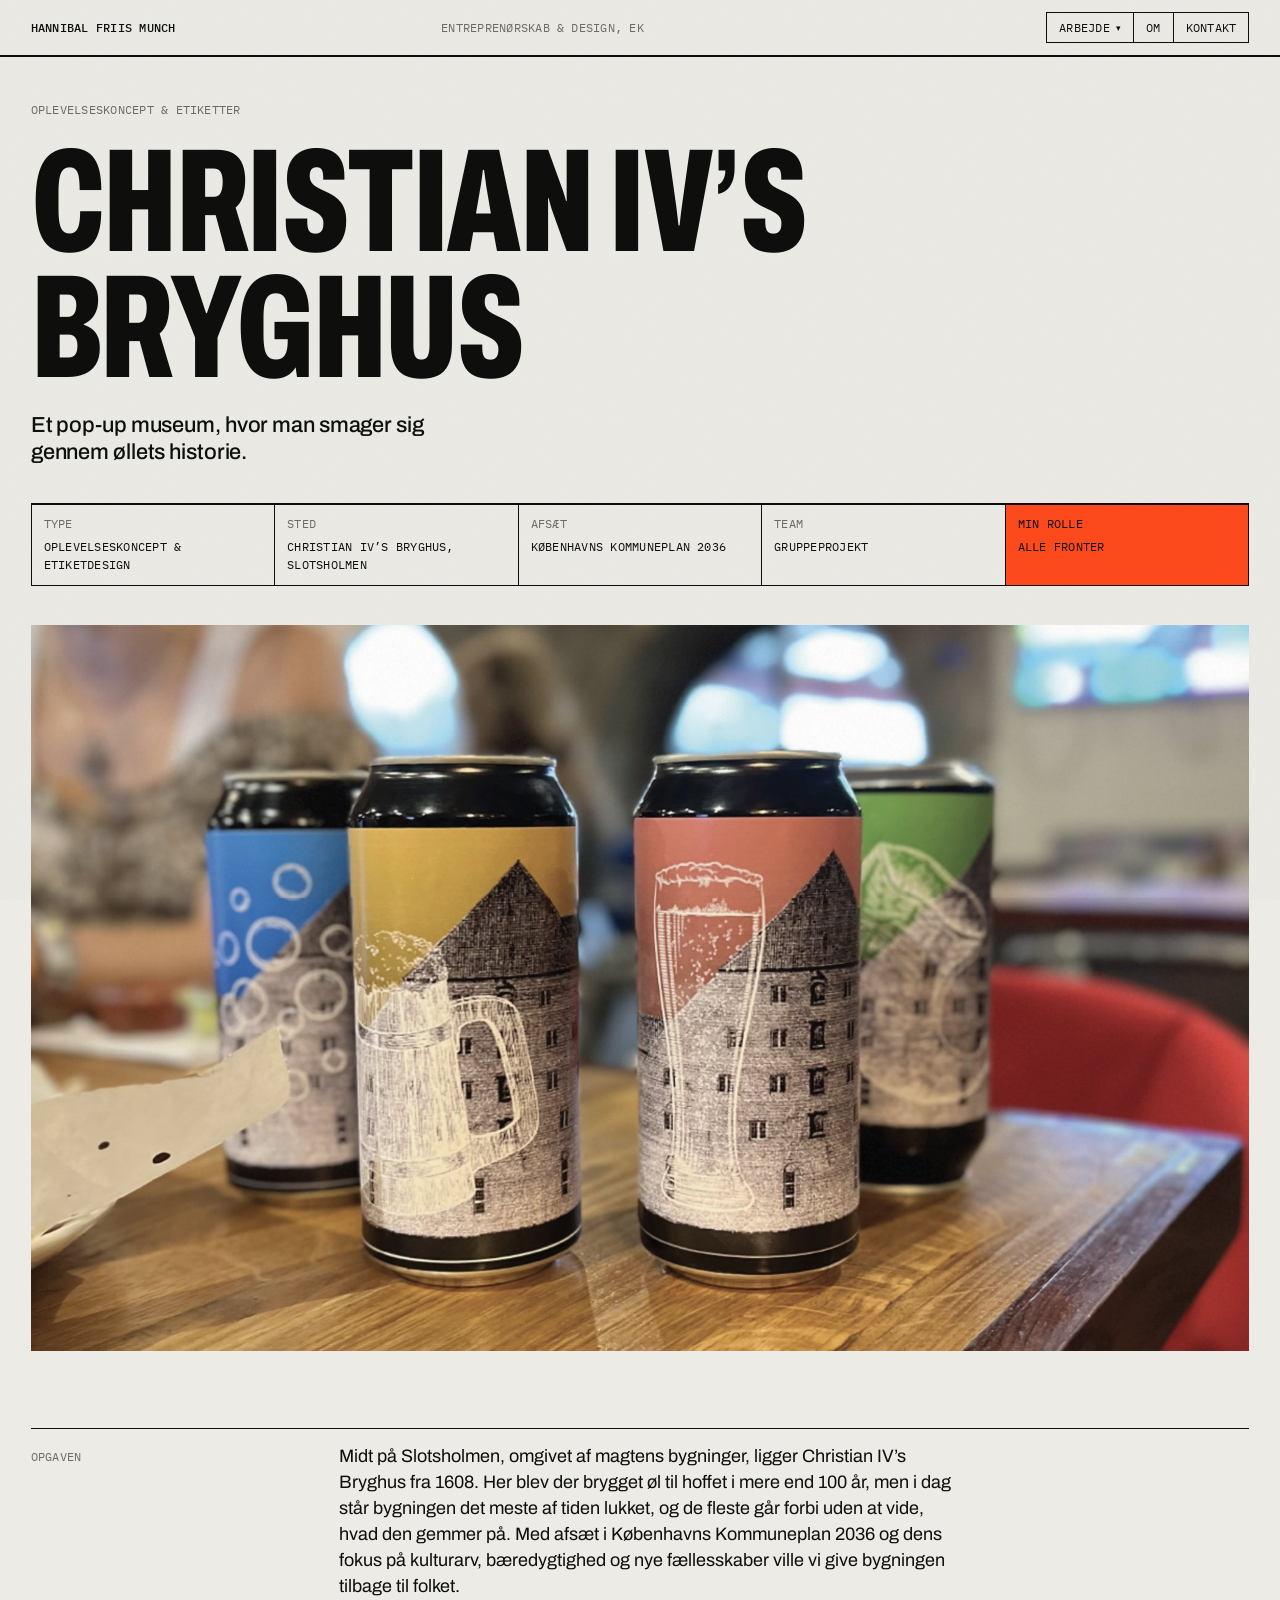
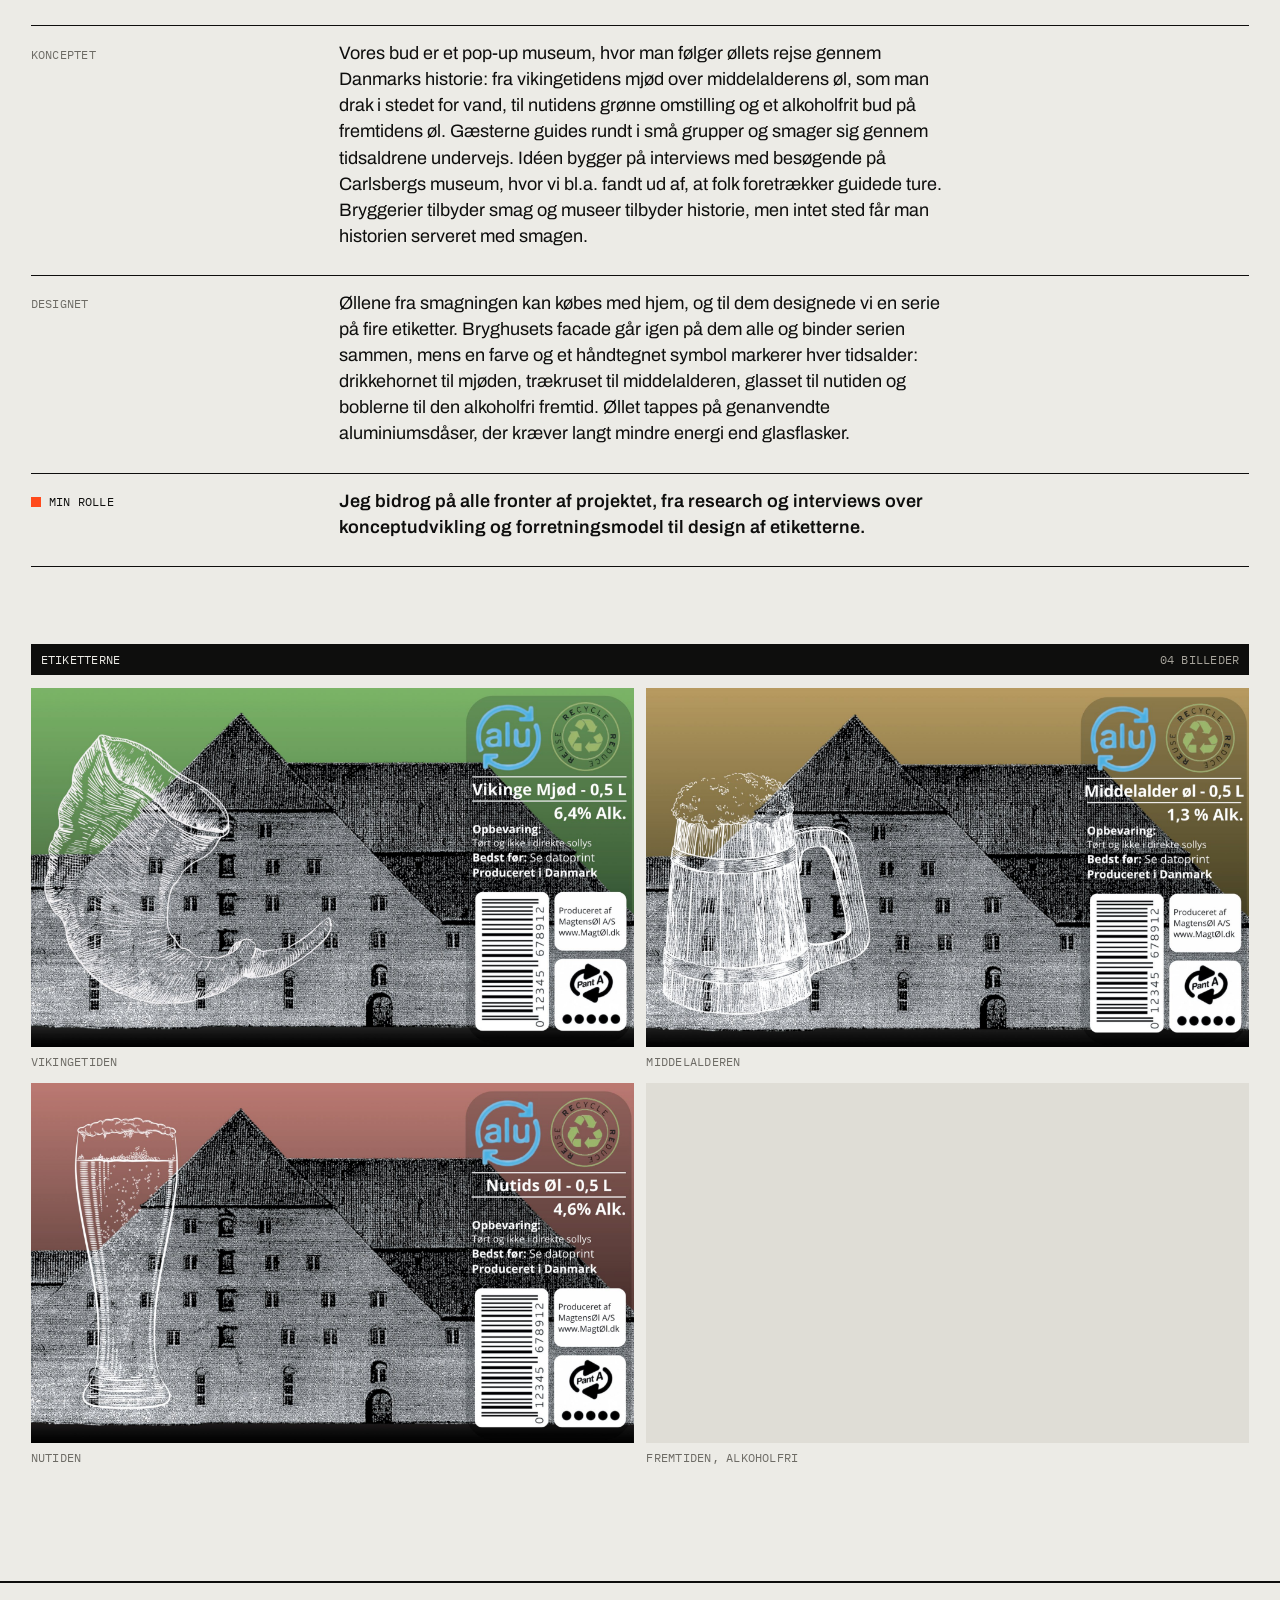
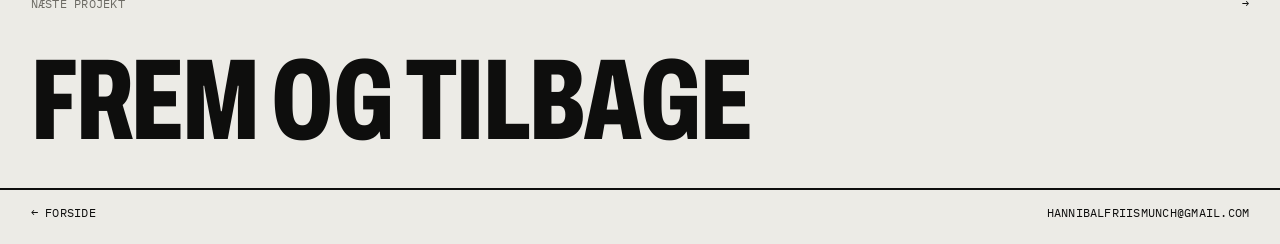
==== commit 47c6bfa9: "Fjern projektnummer" ====
--- a/bryghuset.html
+++ b/bryghuset.html
@@ -31,7 +31,7 @@
 </header>
 <main>
 <section class="p-head wrap">
-  <div class="count mono"><span class="tag">Projekt 04 / 05</span><span class="muted">Oplevelseskoncept & etiketter</span></div>
+  <div class="count mono"><span class="muted">Oplevelseskoncept & etiketter</span></div>
   <h1 class="display">Christian IV’s Bryghus</h1>
   <p class="sub">Et pop-up museum, hvor man smager sig gennem øllets historie.</p>
 </section>
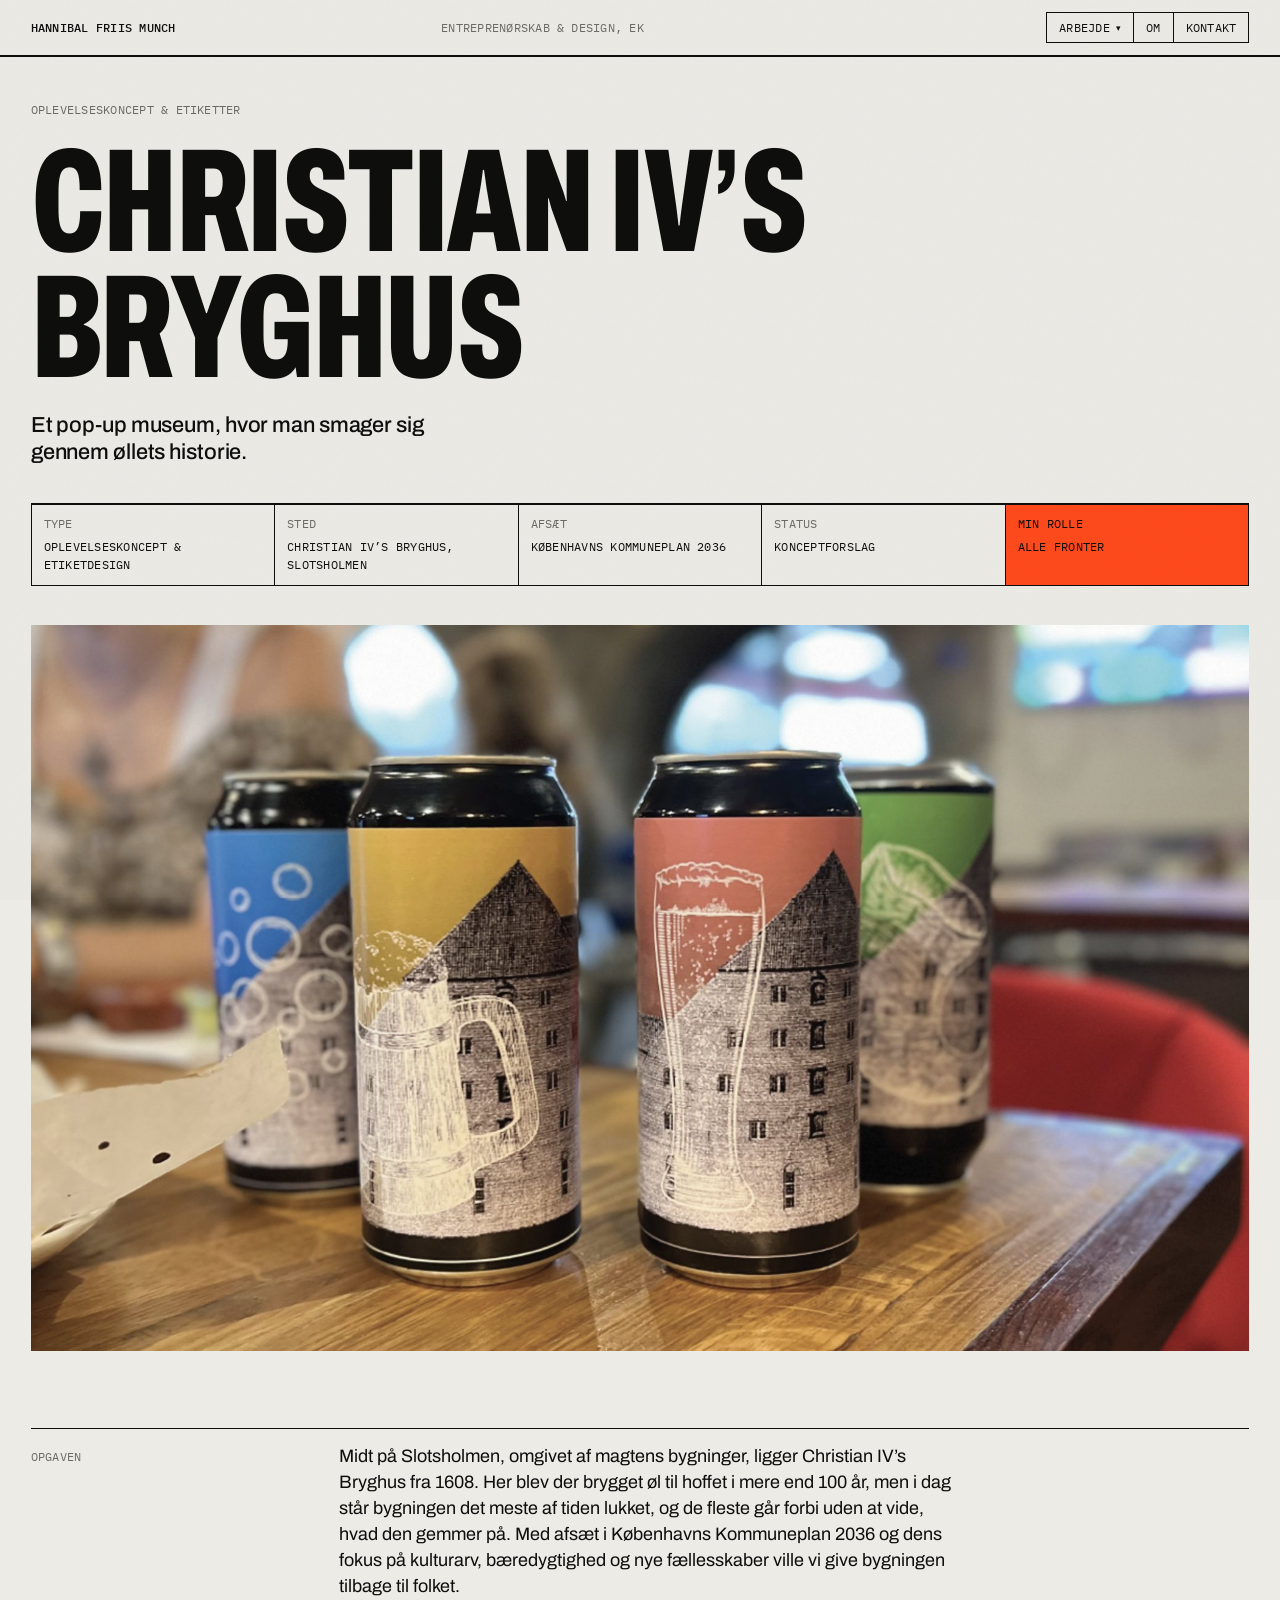
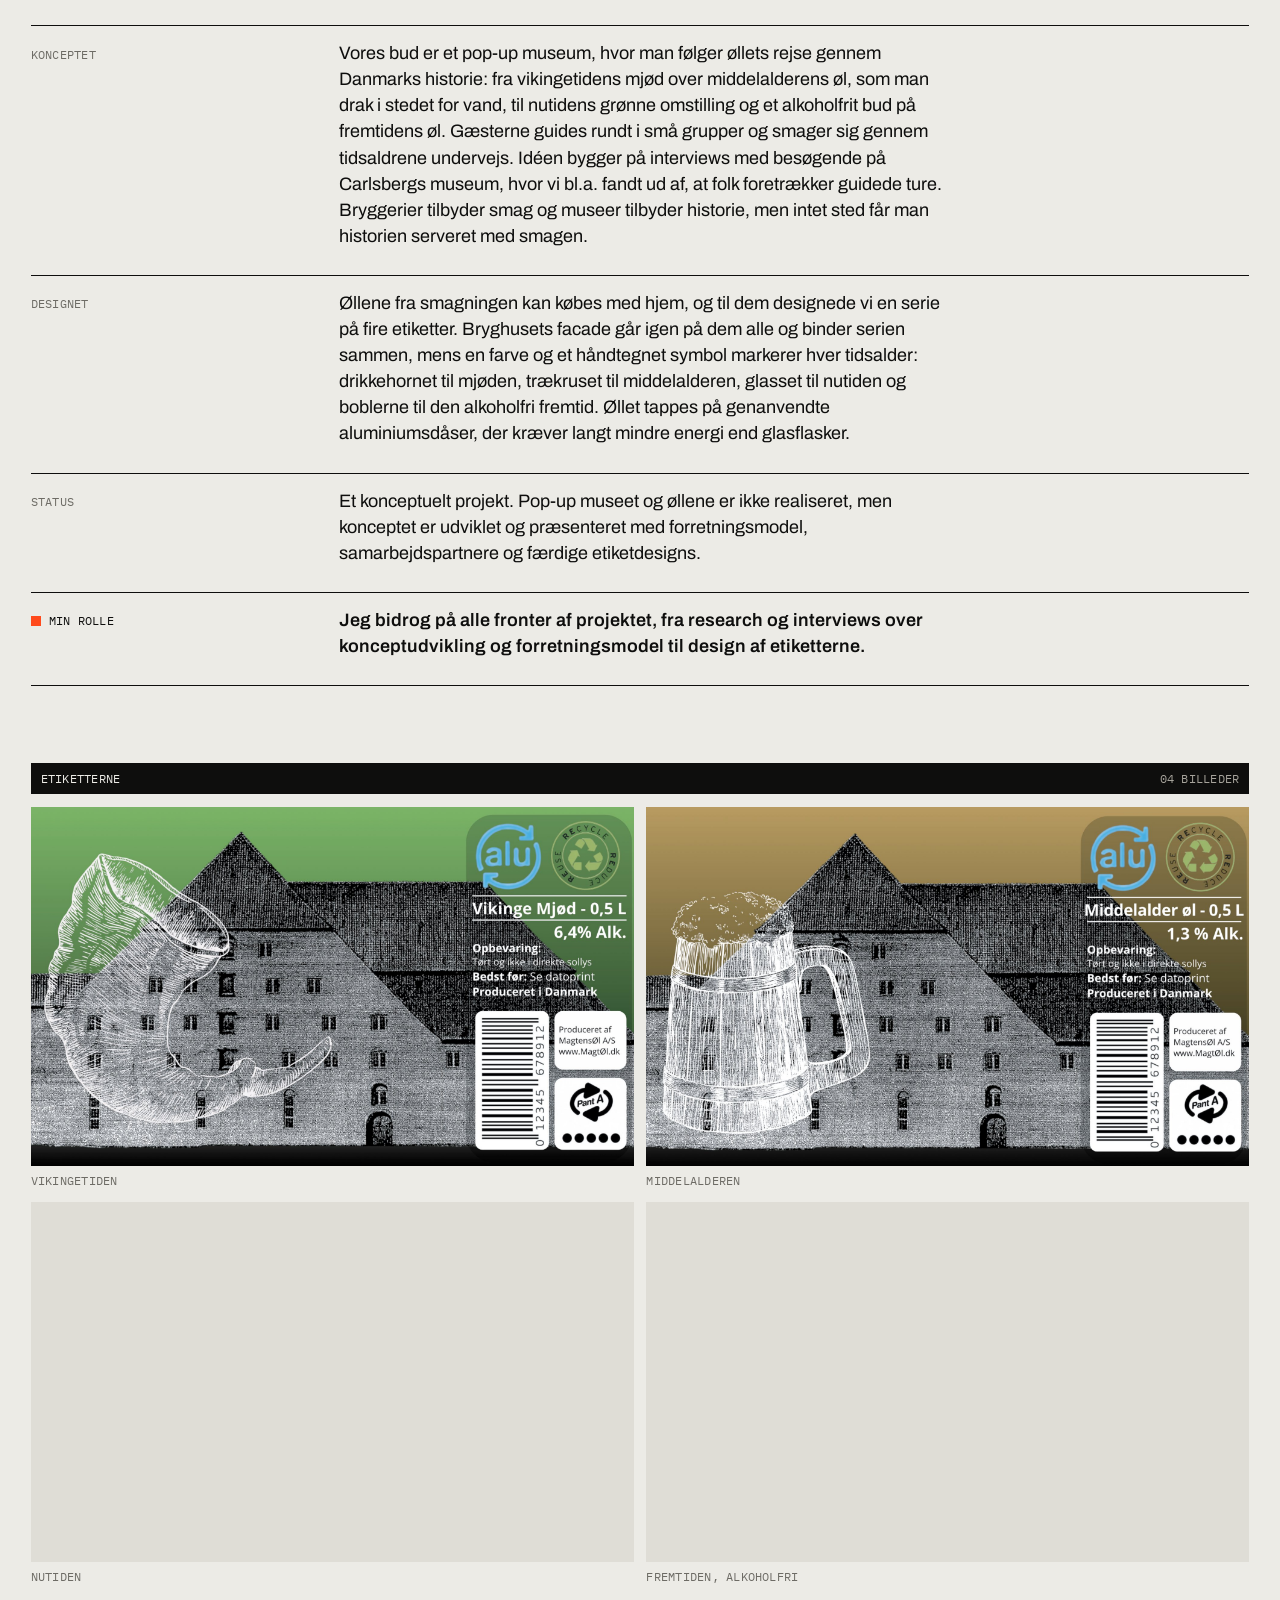
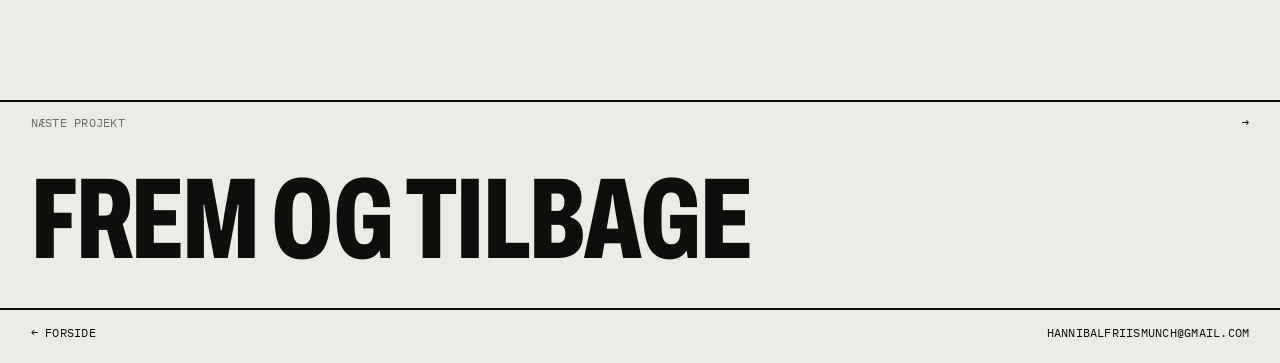
==== commit 22bcbaf5: "Opdater roller og konceptstatus" ====
--- a/bryghuset.html
+++ b/bryghuset.html
@@ -35,9 +35,9 @@
   <h1 class="display">Christian IV’s Bryghus</h1>
   <p class="sub">Et pop-up museum, hvor man smager sig gennem øllets historie.</p>
 </section>
-<section class="meta wrap mono"><dl><div><dt>Type</dt><dd>Oplevelseskoncept & etiketdesign</dd></div><div><dt>Sted</dt><dd>Christian IV’s Bryghus, Slotsholmen</dd></div><div><dt>Afsæt</dt><dd>Københavns Kommuneplan 2036</dd></div><div><dt>Team</dt><dd>Gruppeprojekt</dd></div><div><dt>Min rolle</dt><dd>Alle fronter</dd></div></dl></section>
+<section class="meta wrap mono"><dl><div><dt>Type</dt><dd>Oplevelseskoncept & etiketdesign</dd></div><div><dt>Sted</dt><dd>Christian IV’s Bryghus, Slotsholmen</dd></div><div><dt>Afsæt</dt><dd>Københavns Kommuneplan 2036</dd></div><div><dt>Status</dt><dd>Konceptforslag</dd></div><div><dt>Min rolle</dt><dd>Alle fronter</dd></div></dl></section>
 <section class="hero wrap reveal"><div class="tiles c1"><figure class="cell"><button class="tile" type="button" data-full="bryghuset-01.jpg" data-alt="Fire øldåser med etiketter i blå, gul, rosa og grøn på et bord" data-cap="" aria-label="Forstør: Fire øldåser med etiketter i blå, gul, rosa og grøn på et bord"><img src="bryghuset-01.jpg" alt="Fire øldåser med etiketter i blå, gul, rosa og grøn på et bord" width="2000" height="1192" fetchpriority="high" decoding="async"><span class="zoom" aria-hidden="true">Forstør +</span></button></figure></div></section>
-<section class="story wrap"><div class="row grid"><div class="label mono muted">Opgaven</div><div class="text"><p>Midt på Slotsholmen, omgivet af magtens bygninger, ligger Christian IV’s Bryghus fra 1608. Her blev der brygget øl til hoffet i mere end 100 år, men i dag står bygningen det meste af tiden lukket, og de fleste går forbi uden at vide, hvad den gemmer på. Med afsæt i Københavns Kommuneplan 2036 og dens fokus på kulturarv, bæredygtighed og nye fællesskaber ville vi give bygningen tilbage til folket.</p></div></div><div class="row grid"><div class="label mono muted">Konceptet</div><div class="text"><p>Vores bud er et pop-up museum, hvor man følger øllets rejse gennem Danmarks historie: fra vikingetidens mjød over middelalderens øl, som man drak i stedet for vand, til nutidens grønne omstilling og et alkoholfrit bud på fremtidens øl. Gæsterne guides rundt i små grupper og smager sig gennem tidsaldrene undervejs. Idéen bygger på interviews med besøgende på Carlsbergs museum, hvor vi bl.a. fandt ud af, at folk foretrækker guidede ture. Bryggerier tilbyder smag og museer tilbyder historie, men intet sted får man historien serveret med smagen.</p></div></div><div class="row grid"><div class="label mono muted">Designet</div><div class="text"><p>Øllene fra smagningen kan købes med hjem, og til dem designede vi en serie på fire etiketter. Bryghusets facade går igen på dem alle og binder serien sammen, mens en farve og et håndtegnet symbol markerer hver tidsalder: drikkehornet til mjøden, trækruset til middelalderen, glasset til nutiden og boblerne til den alkoholfri fremtid. Øllet tappes på genanvendte aluminiumsdåser, der kræver langt mindre energi end glasflasker.</p></div></div><div class="row grid role"><div class="label mono muted">Min rolle</div><div class="text"><p>Jeg bidrog på alle fronter af projektet, fra research og interviews over konceptudvikling og forretningsmodel til design af etiketterne.</p></div></div></section>
+<section class="story wrap"><div class="row grid"><div class="label mono muted">Opgaven</div><div class="text"><p>Midt på Slotsholmen, omgivet af magtens bygninger, ligger Christian IV’s Bryghus fra 1608. Her blev der brygget øl til hoffet i mere end 100 år, men i dag står bygningen det meste af tiden lukket, og de fleste går forbi uden at vide, hvad den gemmer på. Med afsæt i Københavns Kommuneplan 2036 og dens fokus på kulturarv, bæredygtighed og nye fællesskaber ville vi give bygningen tilbage til folket.</p></div></div><div class="row grid"><div class="label mono muted">Konceptet</div><div class="text"><p>Vores bud er et pop-up museum, hvor man følger øllets rejse gennem Danmarks historie: fra vikingetidens mjød over middelalderens øl, som man drak i stedet for vand, til nutidens grønne omstilling og et alkoholfrit bud på fremtidens øl. Gæsterne guides rundt i små grupper og smager sig gennem tidsaldrene undervejs. Idéen bygger på interviews med besøgende på Carlsbergs museum, hvor vi bl.a. fandt ud af, at folk foretrækker guidede ture. Bryggerier tilbyder smag og museer tilbyder historie, men intet sted får man historien serveret med smagen.</p></div></div><div class="row grid"><div class="label mono muted">Designet</div><div class="text"><p>Øllene fra smagningen kan købes med hjem, og til dem designede vi en serie på fire etiketter. Bryghusets facade går igen på dem alle og binder serien sammen, mens en farve og et håndtegnet symbol markerer hver tidsalder: drikkehornet til mjøden, trækruset til middelalderen, glasset til nutiden og boblerne til den alkoholfri fremtid. Øllet tappes på genanvendte aluminiumsdåser, der kræver langt mindre energi end glasflasker.</p></div></div><div class="row grid"><div class="label mono muted">Status</div><div class="text"><p>Et konceptuelt projekt. Pop-up museet og øllene er ikke realiseret, men konceptet er udviklet og præsenteret med forretningsmodel, samarbejdspartnere og færdige etiketdesigns.</p></div></div><div class="row grid role"><div class="label mono muted">Min rolle</div><div class="text"><p>Jeg bidrog på alle fronter af projektet, fra research og interviews over konceptudvikling og forretningsmodel til design af etiketterne.</p></div></div></section>
 <section class="gal wrap reveal"><div class="gal-head mono"><span>Etiketterne</span><span class="muted">04 billeder</span></div><div class="tiles c2" style="--ar:2000 / 1192"><figure class="cell"><button class="tile" type="button" data-full="bryghuset-02.jpg" data-alt="Grøn etiket: Vikinge Mjød med drikkehorn over bryghusets facade" data-cap="Vikingetiden" aria-label="Forstør: Grøn etiket: Vikinge Mjød med drikkehorn over bryghusets facade"><img src="bryghuset-02.jpg" alt="Grøn etiket: Vikinge Mjød med drikkehorn over bryghusets facade" width="2000" height="1192" loading="lazy" decoding="async"><span class="zoom" aria-hidden="true">Forstør +</span></button><figcaption class="mono muted">Vikingetiden</figcaption></figure><figure class="cell"><button class="tile" type="button" data-full="bryghuset-03.jpg" data-alt="Gul etiket: Middelalder øl med trækrus over bryghusets facade" data-cap="Middelalderen" aria-label="Forstør: Gul etiket: Middelalder øl med trækrus over bryghusets facade"><img src="bryghuset-03.jpg" alt="Gul etiket: Middelalder øl med trækrus over bryghusets facade" width="2000" height="1192" loading="lazy" decoding="async"><span class="zoom" aria-hidden="true">Forstør +</span></button><figcaption class="mono muted">Middelalderen</figcaption></figure><figure class="cell"><button class="tile" type="button" data-full="bryghuset-04.jpg" data-alt="Rosa etiket: Nutids Øl med ølglas over bryghusets facade" data-cap="Nutiden" aria-label="Forstør: Rosa etiket: Nutids Øl med ølglas over bryghusets facade"><img src="bryghuset-04.jpg" alt="Rosa etiket: Nutids Øl med ølglas over bryghusets facade" width="2000" height="1192" loading="lazy" decoding="async"><span class="zoom" aria-hidden="true">Forstør +</span></button><figcaption class="mono muted">Nutiden</figcaption></figure><figure class="cell"><button class="tile" type="button" data-full="bryghuset-05.jpg" data-alt="Blå etiket: Fremtids Øl med bobler over bryghusets facade" data-cap="Fremtiden, alkoholfri" aria-label="Forstør: Blå etiket: Fremtids Øl med bobler over bryghusets facade"><img src="bryghuset-05.jpg" alt="Blå etiket: Fremtids Øl med bobler over bryghusets facade" width="2000" height="1192" loading="lazy" decoding="async"><span class="zoom" aria-hidden="true">Forstør +</span></button><figcaption class="mono muted">Fremtiden, alkoholfri</figcaption></figure></div></section>
 <section class="next">
   <a href="frem-og-tilbage.html"><span class="top mono"><span class="muted">Næste projekt</span><span>→</span></span><span class="title display">Frem og tilbage</span></a>
--- a/style.css
+++ b/style.css
@@ -307,3 +307,10 @@
   .flip-side { flex-direction: row; flex-wrap: wrap; align-items: flex-end; }
   .flip-count { font-size: 72px; }
 }
+
+/* portrait */
+.about .label { display: flex; flex-direction: column; gap: 14px; }
+.portrait { margin: 0; border: var(--rule); background: var(--ink); max-width: 320px; }
+.portrait img { aspect-ratio: 4 / 5; object-fit: cover; filter: grayscale(1) contrast(1.05); transition: filter .3s; }
+.portrait:hover img { filter: none; }
+@media (max-width: 800px) { .portrait { max-width: 240px; } }
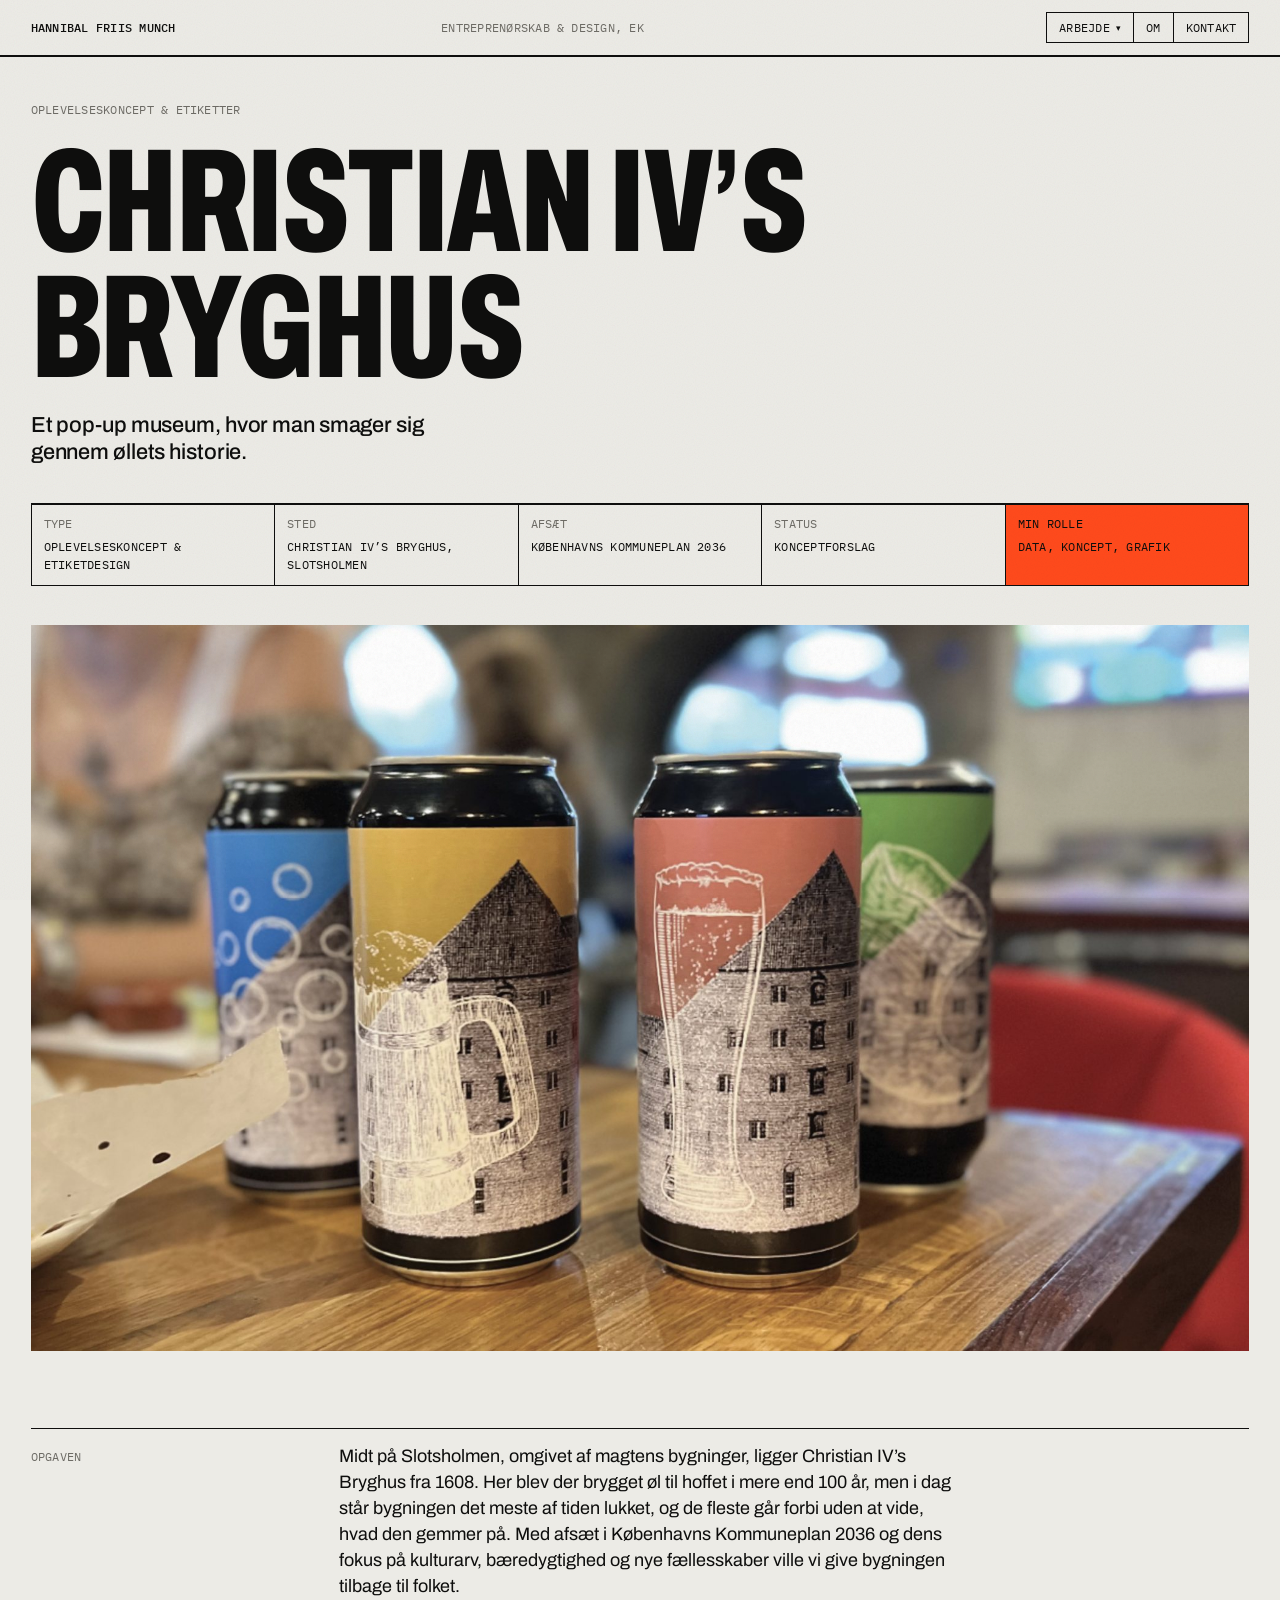
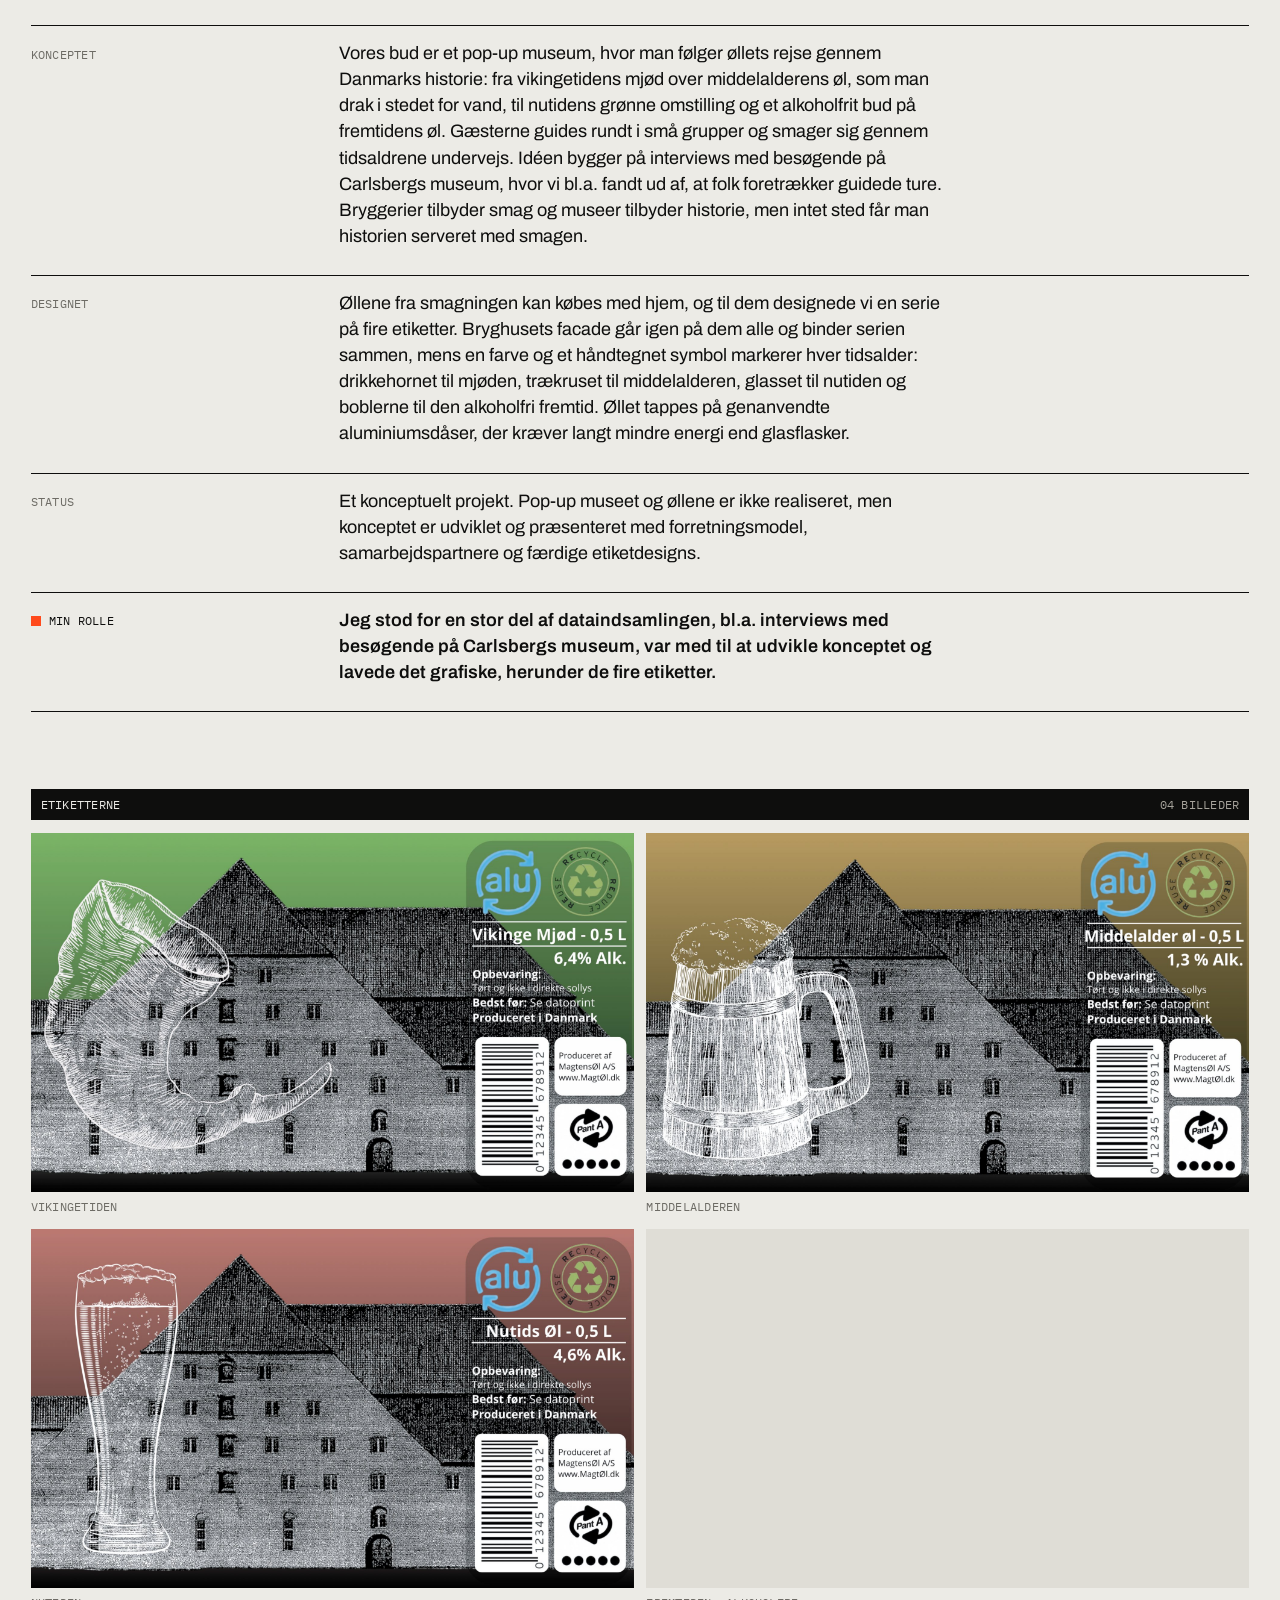
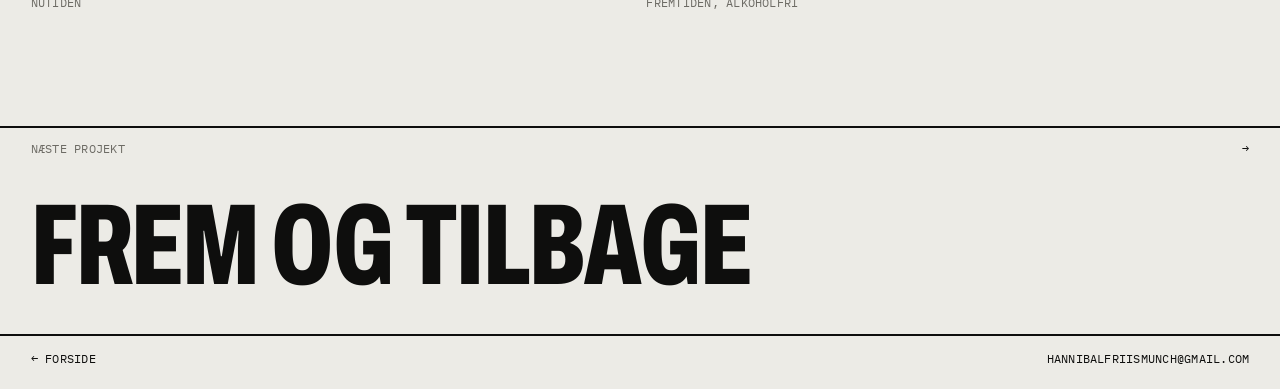
==== commit 6e681a21: "Bryghuset: min rolle" ====
--- a/bryghuset.html
+++ b/bryghuset.html
@@ -35,9 +35,9 @@
   <h1 class="display">Christian IV’s Bryghus</h1>
   <p class="sub">Et pop-up museum, hvor man smager sig gennem øllets historie.</p>
 </section>
-<section class="meta wrap mono"><dl><div><dt>Type</dt><dd>Oplevelseskoncept & etiketdesign</dd></div><div><dt>Sted</dt><dd>Christian IV’s Bryghus, Slotsholmen</dd></div><div><dt>Afsæt</dt><dd>Københavns Kommuneplan 2036</dd></div><div><dt>Status</dt><dd>Konceptforslag</dd></div><div><dt>Min rolle</dt><dd>Alle fronter</dd></div></dl></section>
+<section class="meta wrap mono"><dl><div><dt>Type</dt><dd>Oplevelseskoncept & etiketdesign</dd></div><div><dt>Sted</dt><dd>Christian IV’s Bryghus, Slotsholmen</dd></div><div><dt>Afsæt</dt><dd>Københavns Kommuneplan 2036</dd></div><div><dt>Status</dt><dd>Konceptforslag</dd></div><div><dt>Min rolle</dt><dd>Data, koncept, grafik</dd></div></dl></section>
 <section class="hero wrap reveal"><div class="tiles c1"><figure class="cell"><button class="tile" type="button" data-full="bryghuset-01.jpg" data-alt="Fire øldåser med etiketter i blå, gul, rosa og grøn på et bord" data-cap="" aria-label="Forstør: Fire øldåser med etiketter i blå, gul, rosa og grøn på et bord"><img src="bryghuset-01.jpg" alt="Fire øldåser med etiketter i blå, gul, rosa og grøn på et bord" width="2000" height="1192" fetchpriority="high" decoding="async"><span class="zoom" aria-hidden="true">Forstør +</span></button></figure></div></section>
-<section class="story wrap"><div class="row grid"><div class="label mono muted">Opgaven</div><div class="text"><p>Midt på Slotsholmen, omgivet af magtens bygninger, ligger Christian IV’s Bryghus fra 1608. Her blev der brygget øl til hoffet i mere end 100 år, men i dag står bygningen det meste af tiden lukket, og de fleste går forbi uden at vide, hvad den gemmer på. Med afsæt i Københavns Kommuneplan 2036 og dens fokus på kulturarv, bæredygtighed og nye fællesskaber ville vi give bygningen tilbage til folket.</p></div></div><div class="row grid"><div class="label mono muted">Konceptet</div><div class="text"><p>Vores bud er et pop-up museum, hvor man følger øllets rejse gennem Danmarks historie: fra vikingetidens mjød over middelalderens øl, som man drak i stedet for vand, til nutidens grønne omstilling og et alkoholfrit bud på fremtidens øl. Gæsterne guides rundt i små grupper og smager sig gennem tidsaldrene undervejs. Idéen bygger på interviews med besøgende på Carlsbergs museum, hvor vi bl.a. fandt ud af, at folk foretrækker guidede ture. Bryggerier tilbyder smag og museer tilbyder historie, men intet sted får man historien serveret med smagen.</p></div></div><div class="row grid"><div class="label mono muted">Designet</div><div class="text"><p>Øllene fra smagningen kan købes med hjem, og til dem designede vi en serie på fire etiketter. Bryghusets facade går igen på dem alle og binder serien sammen, mens en farve og et håndtegnet symbol markerer hver tidsalder: drikkehornet til mjøden, trækruset til middelalderen, glasset til nutiden og boblerne til den alkoholfri fremtid. Øllet tappes på genanvendte aluminiumsdåser, der kræver langt mindre energi end glasflasker.</p></div></div><div class="row grid"><div class="label mono muted">Status</div><div class="text"><p>Et konceptuelt projekt. Pop-up museet og øllene er ikke realiseret, men konceptet er udviklet og præsenteret med forretningsmodel, samarbejdspartnere og færdige etiketdesigns.</p></div></div><div class="row grid role"><div class="label mono muted">Min rolle</div><div class="text"><p>Jeg bidrog på alle fronter af projektet, fra research og interviews over konceptudvikling og forretningsmodel til design af etiketterne.</p></div></div></section>
+<section class="story wrap"><div class="row grid"><div class="label mono muted">Opgaven</div><div class="text"><p>Midt på Slotsholmen, omgivet af magtens bygninger, ligger Christian IV’s Bryghus fra 1608. Her blev der brygget øl til hoffet i mere end 100 år, men i dag står bygningen det meste af tiden lukket, og de fleste går forbi uden at vide, hvad den gemmer på. Med afsæt i Københavns Kommuneplan 2036 og dens fokus på kulturarv, bæredygtighed og nye fællesskaber ville vi give bygningen tilbage til folket.</p></div></div><div class="row grid"><div class="label mono muted">Konceptet</div><div class="text"><p>Vores bud er et pop-up museum, hvor man følger øllets rejse gennem Danmarks historie: fra vikingetidens mjød over middelalderens øl, som man drak i stedet for vand, til nutidens grønne omstilling og et alkoholfrit bud på fremtidens øl. Gæsterne guides rundt i små grupper og smager sig gennem tidsaldrene undervejs. Idéen bygger på interviews med besøgende på Carlsbergs museum, hvor vi bl.a. fandt ud af, at folk foretrækker guidede ture. Bryggerier tilbyder smag og museer tilbyder historie, men intet sted får man historien serveret med smagen.</p></div></div><div class="row grid"><div class="label mono muted">Designet</div><div class="text"><p>Øllene fra smagningen kan købes med hjem, og til dem designede vi en serie på fire etiketter. Bryghusets facade går igen på dem alle og binder serien sammen, mens en farve og et håndtegnet symbol markerer hver tidsalder: drikkehornet til mjøden, trækruset til middelalderen, glasset til nutiden og boblerne til den alkoholfri fremtid. Øllet tappes på genanvendte aluminiumsdåser, der kræver langt mindre energi end glasflasker.</p></div></div><div class="row grid"><div class="label mono muted">Status</div><div class="text"><p>Et konceptuelt projekt. Pop-up museet og øllene er ikke realiseret, men konceptet er udviklet og præsenteret med forretningsmodel, samarbejdspartnere og færdige etiketdesigns.</p></div></div><div class="row grid role"><div class="label mono muted">Min rolle</div><div class="text"><p>Jeg stod for en stor del af dataindsamlingen, bl.a. interviews med besøgende på Carlsbergs museum, var med til at udvikle konceptet og lavede det grafiske, herunder de fire etiketter.</p></div></div></section>
 <section class="gal wrap reveal"><div class="gal-head mono"><span>Etiketterne</span><span class="muted">04 billeder</span></div><div class="tiles c2" style="--ar:2000 / 1192"><figure class="cell"><button class="tile" type="button" data-full="bryghuset-02.jpg" data-alt="Grøn etiket: Vikinge Mjød med drikkehorn over bryghusets facade" data-cap="Vikingetiden" aria-label="Forstør: Grøn etiket: Vikinge Mjød med drikkehorn over bryghusets facade"><img src="bryghuset-02.jpg" alt="Grøn etiket: Vikinge Mjød med drikkehorn over bryghusets facade" width="2000" height="1192" loading="lazy" decoding="async"><span class="zoom" aria-hidden="true">Forstør +</span></button><figcaption class="mono muted">Vikingetiden</figcaption></figure><figure class="cell"><button class="tile" type="button" data-full="bryghuset-03.jpg" data-alt="Gul etiket: Middelalder øl med trækrus over bryghusets facade" data-cap="Middelalderen" aria-label="Forstør: Gul etiket: Middelalder øl med trækrus over bryghusets facade"><img src="bryghuset-03.jpg" alt="Gul etiket: Middelalder øl med trækrus over bryghusets facade" width="2000" height="1192" loading="lazy" decoding="async"><span class="zoom" aria-hidden="true">Forstør +</span></button><figcaption class="mono muted">Middelalderen</figcaption></figure><figure class="cell"><button class="tile" type="button" data-full="bryghuset-04.jpg" data-alt="Rosa etiket: Nutids Øl med ølglas over bryghusets facade" data-cap="Nutiden" aria-label="Forstør: Rosa etiket: Nutids Øl med ølglas over bryghusets facade"><img src="bryghuset-04.jpg" alt="Rosa etiket: Nutids Øl med ølglas over bryghusets facade" width="2000" height="1192" loading="lazy" decoding="async"><span class="zoom" aria-hidden="true">Forstør +</span></button><figcaption class="mono muted">Nutiden</figcaption></figure><figure class="cell"><button class="tile" type="button" data-full="bryghuset-05.jpg" data-alt="Blå etiket: Fremtids Øl med bobler over bryghusets facade" data-cap="Fremtiden, alkoholfri" aria-label="Forstør: Blå etiket: Fremtids Øl med bobler over bryghusets facade"><img src="bryghuset-05.jpg" alt="Blå etiket: Fremtids Øl med bobler over bryghusets facade" width="2000" height="1192" loading="lazy" decoding="async"><span class="zoom" aria-hidden="true">Forstør +</span></button><figcaption class="mono muted">Fremtiden, alkoholfri</figcaption></figure></div></section>
 <section class="next">
   <a href="frem-og-tilbage.html"><span class="top mono"><span class="muted">Næste projekt</span><span>→</span></span><span class="title display">Frem og tilbage</span></a>
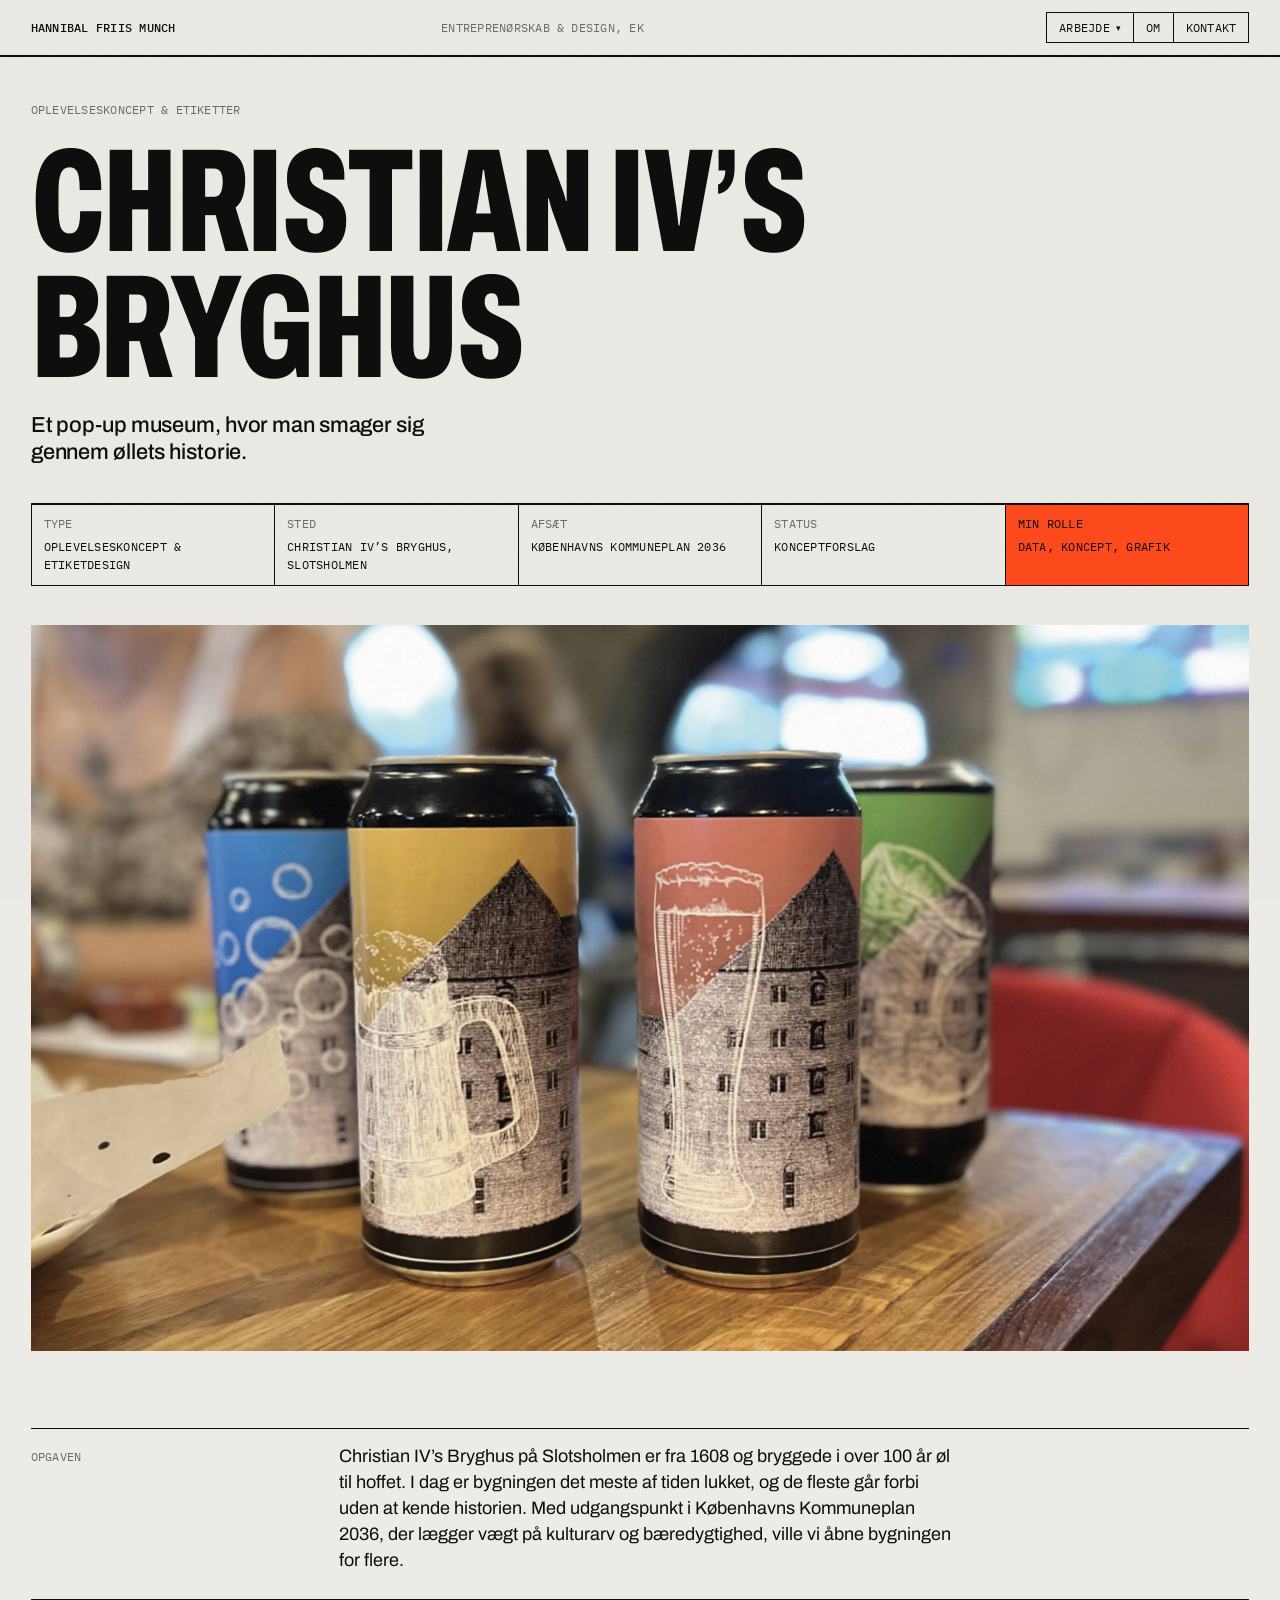
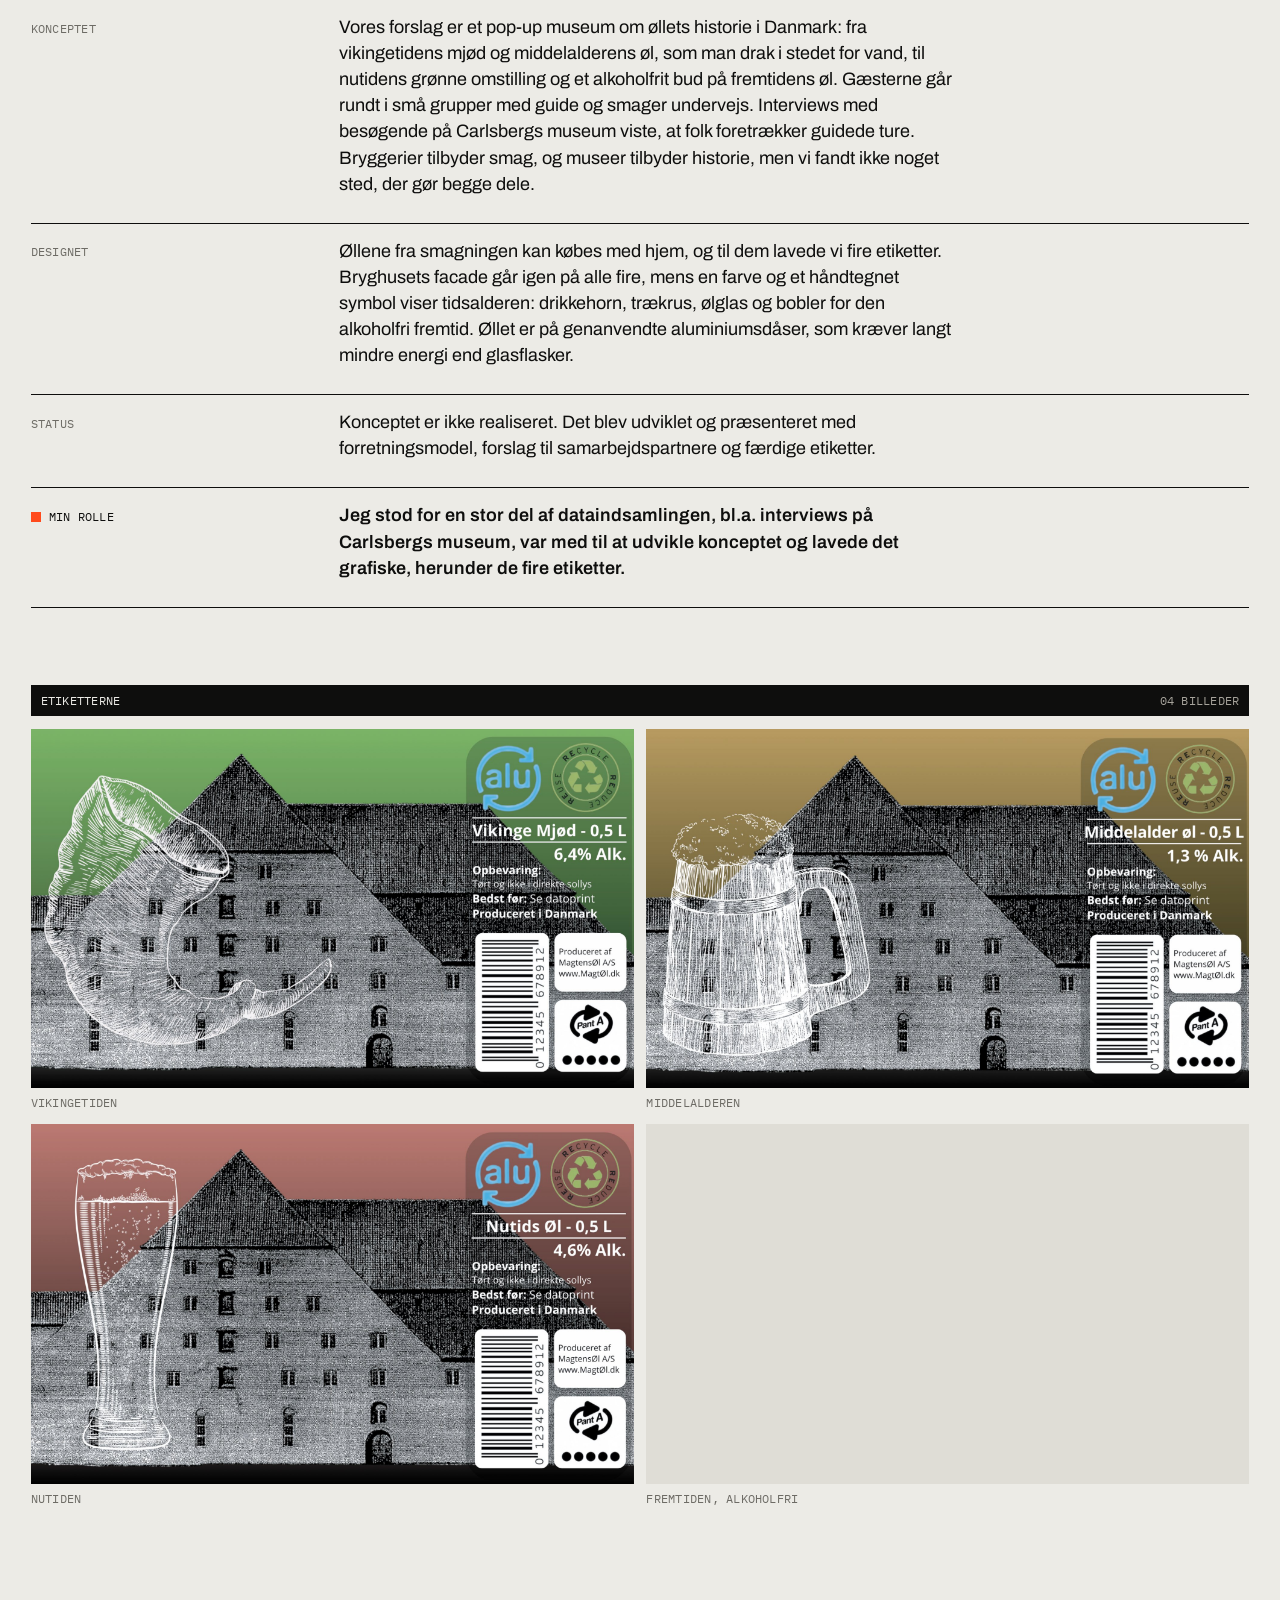
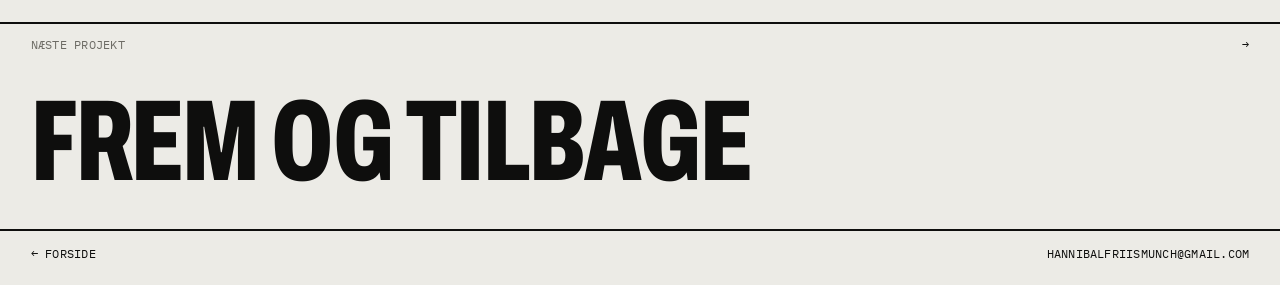
==== commit 6bcbceb2: "Tekster gennemskrevet" ====
--- a/bryghuset.html
+++ b/bryghuset.html
@@ -37,7 +37,7 @@
 </section>
 <section class="meta wrap mono"><dl><div><dt>Type</dt><dd>Oplevelseskoncept & etiketdesign</dd></div><div><dt>Sted</dt><dd>Christian IV’s Bryghus, Slotsholmen</dd></div><div><dt>Afsæt</dt><dd>Københavns Kommuneplan 2036</dd></div><div><dt>Status</dt><dd>Konceptforslag</dd></div><div><dt>Min rolle</dt><dd>Data, koncept, grafik</dd></div></dl></section>
 <section class="hero wrap reveal"><div class="tiles c1"><figure class="cell"><button class="tile" type="button" data-full="bryghuset-01.jpg" data-alt="Fire øldåser med etiketter i blå, gul, rosa og grøn på et bord" data-cap="" aria-label="Forstør: Fire øldåser med etiketter i blå, gul, rosa og grøn på et bord"><img src="bryghuset-01.jpg" alt="Fire øldåser med etiketter i blå, gul, rosa og grøn på et bord" width="2000" height="1192" fetchpriority="high" decoding="async"><span class="zoom" aria-hidden="true">Forstør +</span></button></figure></div></section>
-<section class="story wrap"><div class="row grid"><div class="label mono muted">Opgaven</div><div class="text"><p>Midt på Slotsholmen, omgivet af magtens bygninger, ligger Christian IV’s Bryghus fra 1608. Her blev der brygget øl til hoffet i mere end 100 år, men i dag står bygningen det meste af tiden lukket, og de fleste går forbi uden at vide, hvad den gemmer på. Med afsæt i Københavns Kommuneplan 2036 og dens fokus på kulturarv, bæredygtighed og nye fællesskaber ville vi give bygningen tilbage til folket.</p></div></div><div class="row grid"><div class="label mono muted">Konceptet</div><div class="text"><p>Vores bud er et pop-up museum, hvor man følger øllets rejse gennem Danmarks historie: fra vikingetidens mjød over middelalderens øl, som man drak i stedet for vand, til nutidens grønne omstilling og et alkoholfrit bud på fremtidens øl. Gæsterne guides rundt i små grupper og smager sig gennem tidsaldrene undervejs. Idéen bygger på interviews med besøgende på Carlsbergs museum, hvor vi bl.a. fandt ud af, at folk foretrækker guidede ture. Bryggerier tilbyder smag og museer tilbyder historie, men intet sted får man historien serveret med smagen.</p></div></div><div class="row grid"><div class="label mono muted">Designet</div><div class="text"><p>Øllene fra smagningen kan købes med hjem, og til dem designede vi en serie på fire etiketter. Bryghusets facade går igen på dem alle og binder serien sammen, mens en farve og et håndtegnet symbol markerer hver tidsalder: drikkehornet til mjøden, trækruset til middelalderen, glasset til nutiden og boblerne til den alkoholfri fremtid. Øllet tappes på genanvendte aluminiumsdåser, der kræver langt mindre energi end glasflasker.</p></div></div><div class="row grid"><div class="label mono muted">Status</div><div class="text"><p>Et konceptuelt projekt. Pop-up museet og øllene er ikke realiseret, men konceptet er udviklet og præsenteret med forretningsmodel, samarbejdspartnere og færdige etiketdesigns.</p></div></div><div class="row grid role"><div class="label mono muted">Min rolle</div><div class="text"><p>Jeg stod for en stor del af dataindsamlingen, bl.a. interviews med besøgende på Carlsbergs museum, var med til at udvikle konceptet og lavede det grafiske, herunder de fire etiketter.</p></div></div></section>
+<section class="story wrap"><div class="row grid"><div class="label mono muted">Opgaven</div><div class="text"><p>Christian IV’s Bryghus på Slotsholmen er fra 1608 og bryggede i over 100 år øl til hoffet. I dag er bygningen det meste af tiden lukket, og de fleste går forbi uden at kende historien. Med udgangspunkt i Københavns Kommuneplan 2036, der lægger vægt på kulturarv og bæredygtighed, ville vi åbne bygningen for flere.</p></div></div><div class="row grid"><div class="label mono muted">Konceptet</div><div class="text"><p>Vores forslag er et pop-up museum om øllets historie i Danmark: fra vikingetidens mjød og middelalderens øl, som man drak i stedet for vand, til nutidens grønne omstilling og et alkoholfrit bud på fremtidens øl. Gæsterne går rundt i små grupper med guide og smager undervejs. Interviews med besøgende på Carlsbergs museum viste, at folk foretrækker guidede ture. Bryggerier tilbyder smag, og museer tilbyder historie, men vi fandt ikke noget sted, der gør begge dele.</p></div></div><div class="row grid"><div class="label mono muted">Designet</div><div class="text"><p>Øllene fra smagningen kan købes med hjem, og til dem lavede vi fire etiketter. Bryghusets facade går igen på alle fire, mens en farve og et håndtegnet symbol viser tidsalderen: drikkehorn, trækrus, ølglas og bobler for den alkoholfri fremtid. Øllet er på genanvendte aluminiumsdåser, som kræver langt mindre energi end glasflasker.</p></div></div><div class="row grid"><div class="label mono muted">Status</div><div class="text"><p>Konceptet er ikke realiseret. Det blev udviklet og præsenteret med forretningsmodel, forslag til samarbejdspartnere og færdige etiketter.</p></div></div><div class="row grid role"><div class="label mono muted">Min rolle</div><div class="text"><p>Jeg stod for en stor del af dataindsamlingen, bl.a. interviews på Carlsbergs museum, var med til at udvikle konceptet og lavede det grafiske, herunder de fire etiketter.</p></div></div></section>
 <section class="gal wrap reveal"><div class="gal-head mono"><span>Etiketterne</span><span class="muted">04 billeder</span></div><div class="tiles c2" style="--ar:2000 / 1192"><figure class="cell"><button class="tile" type="button" data-full="bryghuset-02.jpg" data-alt="Grøn etiket: Vikinge Mjød med drikkehorn over bryghusets facade" data-cap="Vikingetiden" aria-label="Forstør: Grøn etiket: Vikinge Mjød med drikkehorn over bryghusets facade"><img src="bryghuset-02.jpg" alt="Grøn etiket: Vikinge Mjød med drikkehorn over bryghusets facade" width="2000" height="1192" loading="lazy" decoding="async"><span class="zoom" aria-hidden="true">Forstør +</span></button><figcaption class="mono muted">Vikingetiden</figcaption></figure><figure class="cell"><button class="tile" type="button" data-full="bryghuset-03.jpg" data-alt="Gul etiket: Middelalder øl med trækrus over bryghusets facade" data-cap="Middelalderen" aria-label="Forstør: Gul etiket: Middelalder øl med trækrus over bryghusets facade"><img src="bryghuset-03.jpg" alt="Gul etiket: Middelalder øl med trækrus over bryghusets facade" width="2000" height="1192" loading="lazy" decoding="async"><span class="zoom" aria-hidden="true">Forstør +</span></button><figcaption class="mono muted">Middelalderen</figcaption></figure><figure class="cell"><button class="tile" type="button" data-full="bryghuset-04.jpg" data-alt="Rosa etiket: Nutids Øl med ølglas over bryghusets facade" data-cap="Nutiden" aria-label="Forstør: Rosa etiket: Nutids Øl med ølglas over bryghusets facade"><img src="bryghuset-04.jpg" alt="Rosa etiket: Nutids Øl med ølglas over bryghusets facade" width="2000" height="1192" loading="lazy" decoding="async"><span class="zoom" aria-hidden="true">Forstør +</span></button><figcaption class="mono muted">Nutiden</figcaption></figure><figure class="cell"><button class="tile" type="button" data-full="bryghuset-05.jpg" data-alt="Blå etiket: Fremtids Øl med bobler over bryghusets facade" data-cap="Fremtiden, alkoholfri" aria-label="Forstør: Blå etiket: Fremtids Øl med bobler over bryghusets facade"><img src="bryghuset-05.jpg" alt="Blå etiket: Fremtids Øl med bobler over bryghusets facade" width="2000" height="1192" loading="lazy" decoding="async"><span class="zoom" aria-hidden="true">Forstør +</span></button><figcaption class="mono muted">Fremtiden, alkoholfri</figcaption></figure></div></section>
 <section class="next">
   <a href="frem-og-tilbage.html"><span class="top mono"><span class="muted">Næste projekt</span><span>→</span></span><span class="title display">Frem og tilbage</span></a>
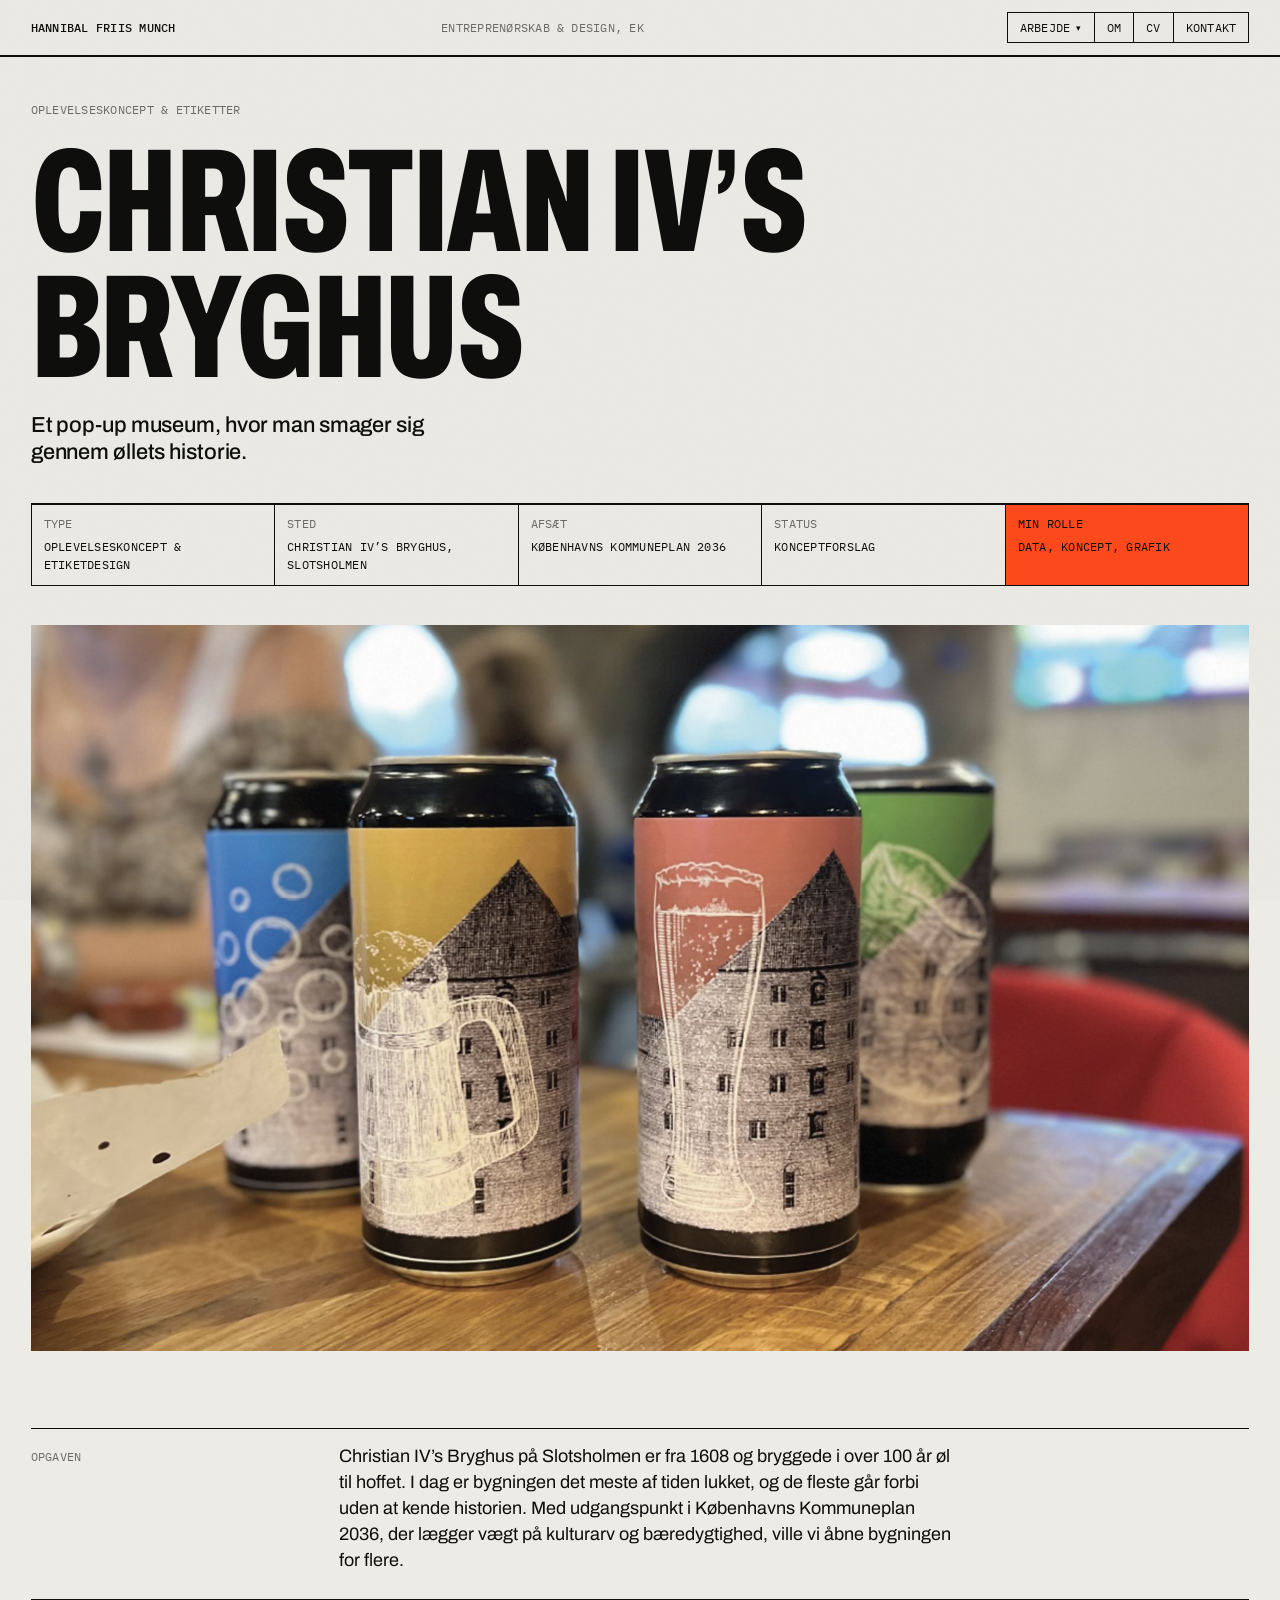
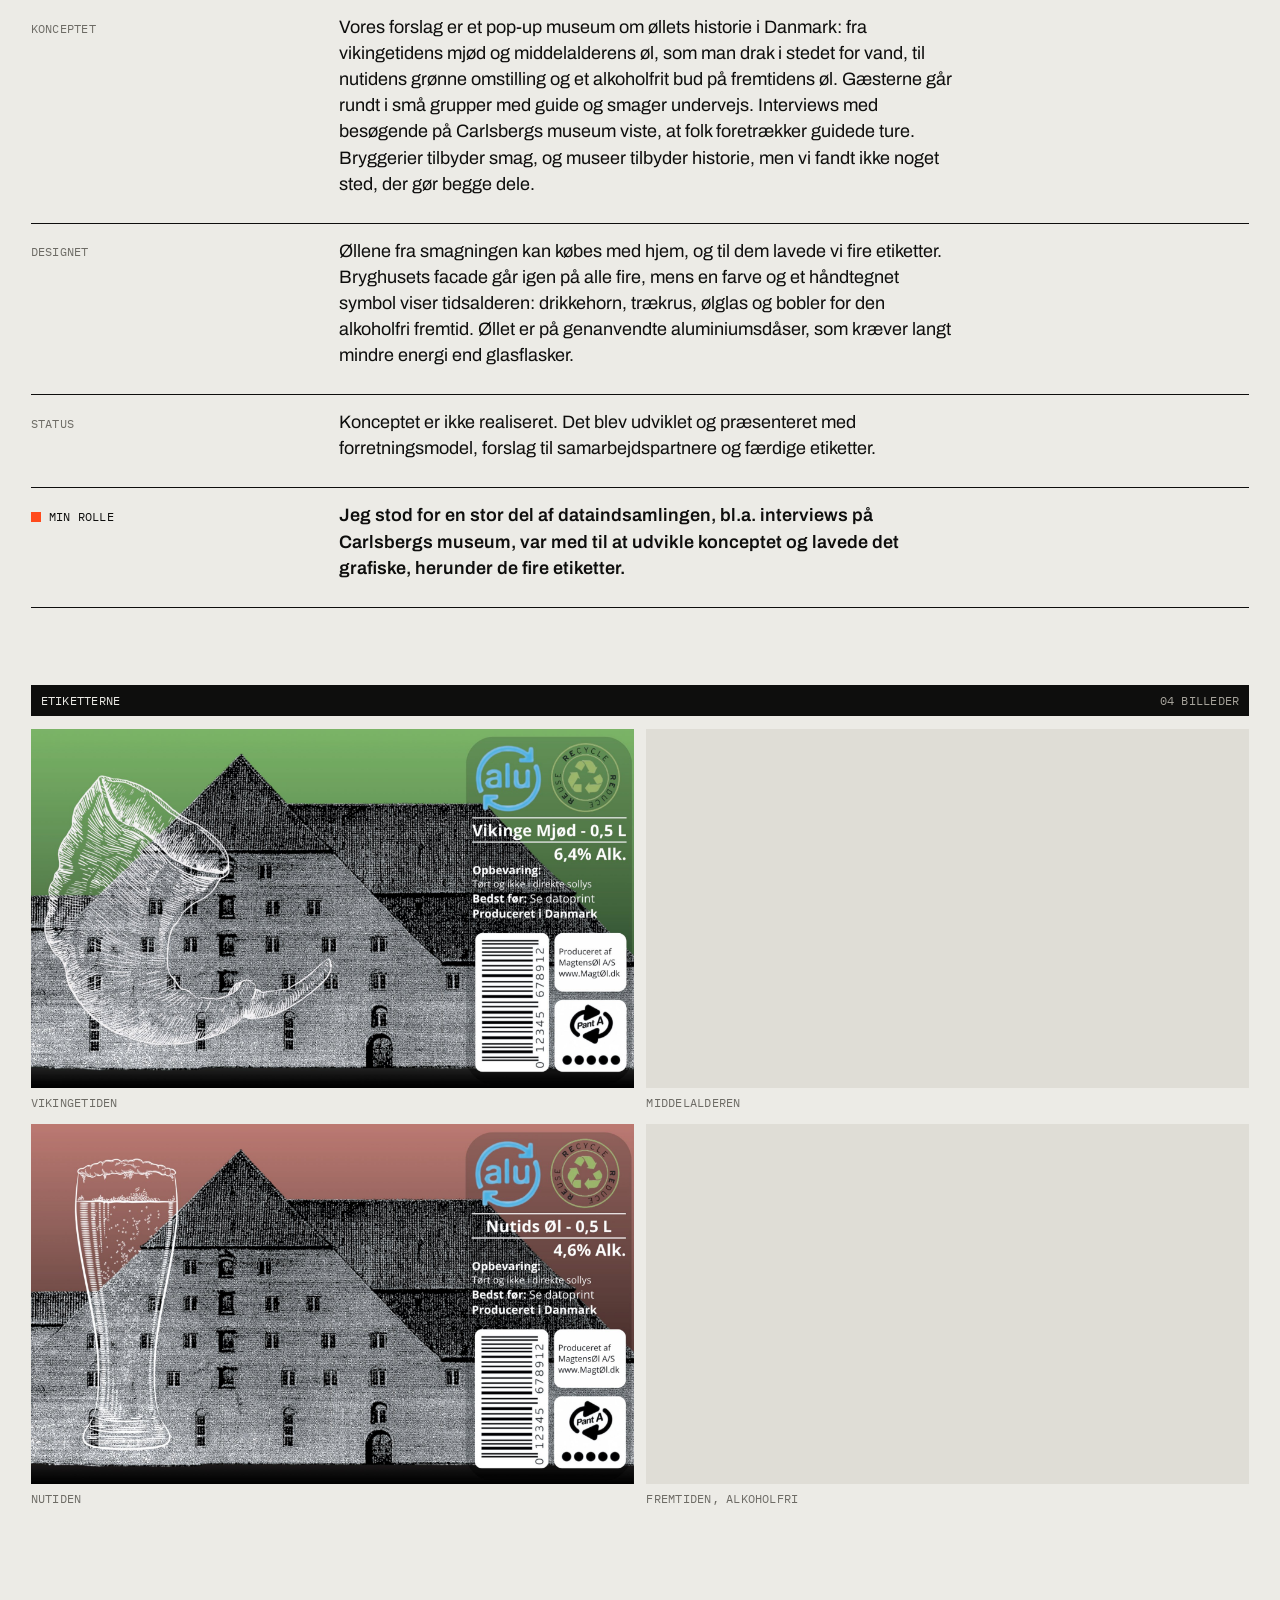
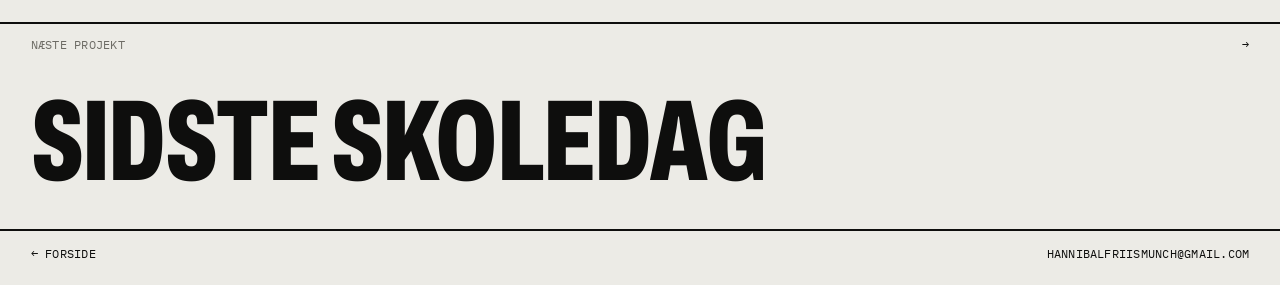
==== commit 24a00d46: "Designmanual, CV, fjern plakatserie" ====
--- a/bryghuset.html
+++ b/bryghuset.html
@@ -22,9 +22,10 @@
     <nav aria-label="Hovedmenu">
       <div class="work-menu">
         <button class="work-toggle" type="button" aria-expanded="false" aria-controls="work-panel">Arbejde <span class="chev" aria-hidden="true">▾</span></button>
-        <div class="work-panel mono" id="work-panel"><a href="sidste-skoledag.html"><span class="t">Sidste Skoledag</span><span class="k">Visuel identitet</span></a><a href="osterland.html"><span class="t">Østerland</span><span class="k">Brandstrategi & identitet</span></a><a href="tag-plads.html"><span class="t">Tag Plads</span><span class="k">Co-creation-event</span></a><a href="bryghuset.html" aria-current="page"><span class="t">Christian IV’s Bryghus</span><span class="k">Oplevelseskoncept & etiketter</span></a><a href="frem-og-tilbage.html"><span class="t">Frem og tilbage</span><span class="k">Typografisk plakatserie</span></a></div>
+        <div class="work-panel mono" id="work-panel"><a href="sidste-skoledag.html"><span class="t">Sidste Skoledag</span><span class="k">Visuel identitet</span></a><a href="osterland.html"><span class="t">Østerland</span><span class="k">Brandstrategi & identitet</span></a><a href="tag-plads.html"><span class="t">Tag Plads</span><span class="k">Co-creation-event</span></a><a href="bryghuset.html" aria-current="page"><span class="t">Christian IV’s Bryghus</span><span class="k">Oplevelseskoncept & etiketter</span></a></div>
       </div>
       <a href="index.html#om">Om</a>
+      <a href="hannibal-friis-munch-cv.pdf" target="_blank" rel="noopener">CV</a>
       <a href="index.html#kontakt">Kontakt</a>
     </nav>
   </div>
@@ -40,7 +41,7 @@
 <section class="story wrap"><div class="row grid"><div class="label mono muted">Opgaven</div><div class="text"><p>Christian IV’s Bryghus på Slotsholmen er fra 1608 og bryggede i over 100 år øl til hoffet. I dag er bygningen det meste af tiden lukket, og de fleste går forbi uden at kende historien. Med udgangspunkt i Københavns Kommuneplan 2036, der lægger vægt på kulturarv og bæredygtighed, ville vi åbne bygningen for flere.</p></div></div><div class="row grid"><div class="label mono muted">Konceptet</div><div class="text"><p>Vores forslag er et pop-up museum om øllets historie i Danmark: fra vikingetidens mjød og middelalderens øl, som man drak i stedet for vand, til nutidens grønne omstilling og et alkoholfrit bud på fremtidens øl. Gæsterne går rundt i små grupper med guide og smager undervejs. Interviews med besøgende på Carlsbergs museum viste, at folk foretrækker guidede ture. Bryggerier tilbyder smag, og museer tilbyder historie, men vi fandt ikke noget sted, der gør begge dele.</p></div></div><div class="row grid"><div class="label mono muted">Designet</div><div class="text"><p>Øllene fra smagningen kan købes med hjem, og til dem lavede vi fire etiketter. Bryghusets facade går igen på alle fire, mens en farve og et håndtegnet symbol viser tidsalderen: drikkehorn, trækrus, ølglas og bobler for den alkoholfri fremtid. Øllet er på genanvendte aluminiumsdåser, som kræver langt mindre energi end glasflasker.</p></div></div><div class="row grid"><div class="label mono muted">Status</div><div class="text"><p>Konceptet er ikke realiseret. Det blev udviklet og præsenteret med forretningsmodel, forslag til samarbejdspartnere og færdige etiketter.</p></div></div><div class="row grid role"><div class="label mono muted">Min rolle</div><div class="text"><p>Jeg stod for en stor del af dataindsamlingen, bl.a. interviews på Carlsbergs museum, var med til at udvikle konceptet og lavede det grafiske, herunder de fire etiketter.</p></div></div></section>
 <section class="gal wrap reveal"><div class="gal-head mono"><span>Etiketterne</span><span class="muted">04 billeder</span></div><div class="tiles c2" style="--ar:2000 / 1192"><figure class="cell"><button class="tile" type="button" data-full="bryghuset-02.jpg" data-alt="Grøn etiket: Vikinge Mjød med drikkehorn over bryghusets facade" data-cap="Vikingetiden" aria-label="Forstør: Grøn etiket: Vikinge Mjød med drikkehorn over bryghusets facade"><img src="bryghuset-02.jpg" alt="Grøn etiket: Vikinge Mjød med drikkehorn over bryghusets facade" width="2000" height="1192" loading="lazy" decoding="async"><span class="zoom" aria-hidden="true">Forstør +</span></button><figcaption class="mono muted">Vikingetiden</figcaption></figure><figure class="cell"><button class="tile" type="button" data-full="bryghuset-03.jpg" data-alt="Gul etiket: Middelalder øl med trækrus over bryghusets facade" data-cap="Middelalderen" aria-label="Forstør: Gul etiket: Middelalder øl med trækrus over bryghusets facade"><img src="bryghuset-03.jpg" alt="Gul etiket: Middelalder øl med trækrus over bryghusets facade" width="2000" height="1192" loading="lazy" decoding="async"><span class="zoom" aria-hidden="true">Forstør +</span></button><figcaption class="mono muted">Middelalderen</figcaption></figure><figure class="cell"><button class="tile" type="button" data-full="bryghuset-04.jpg" data-alt="Rosa etiket: Nutids Øl med ølglas over bryghusets facade" data-cap="Nutiden" aria-label="Forstør: Rosa etiket: Nutids Øl med ølglas over bryghusets facade"><img src="bryghuset-04.jpg" alt="Rosa etiket: Nutids Øl med ølglas over bryghusets facade" width="2000" height="1192" loading="lazy" decoding="async"><span class="zoom" aria-hidden="true">Forstør +</span></button><figcaption class="mono muted">Nutiden</figcaption></figure><figure class="cell"><button class="tile" type="button" data-full="bryghuset-05.jpg" data-alt="Blå etiket: Fremtids Øl med bobler over bryghusets facade" data-cap="Fremtiden, alkoholfri" aria-label="Forstør: Blå etiket: Fremtids Øl med bobler over bryghusets facade"><img src="bryghuset-05.jpg" alt="Blå etiket: Fremtids Øl med bobler over bryghusets facade" width="2000" height="1192" loading="lazy" decoding="async"><span class="zoom" aria-hidden="true">Forstør +</span></button><figcaption class="mono muted">Fremtiden, alkoholfri</figcaption></figure></div></section>
 <section class="next">
-  <a href="frem-og-tilbage.html"><span class="top mono"><span class="muted">Næste projekt</span><span>→</span></span><span class="title display">Frem og tilbage</span></a>
+  <a href="sidste-skoledag.html"><span class="top mono"><span class="muted">Næste projekt</span><span>→</span></span><span class="title display">Sidste Skoledag</span></a>
 </section>
 </main>
 <footer class="p-foot mono"><a href="index.html">← Forside</a><a href="mailto:hannibalfriismunch@gmail.com">hannibalfriismunch@gmail.com</a></footer>
--- a/style.css
+++ b/style.css
@@ -314,3 +314,19 @@
 .portrait img { aspect-ratio: 4 / 5; object-fit: cover; filter: grayscale(1) contrast(1.05); transition: filter .3s; }
 .portrait:hover img { filter: none; }
 @media (max-width: 800px) { .portrait { max-width: 240px; } }
+
+/* 4 projects: featured + row of 3 */
+.cards { grid-template-columns: repeat(3, 1fr); }
+.card .media { aspect-ratio: 4 / 5; }
+.card.featured .media { aspect-ratio: 21 / 9; }
+@media (max-width: 800px) { .cards { grid-template-columns: 1fr; } .card .media { aspect-ratio: 4 / 3; } }
+
+/* download buttons + manual */
+.dl-btn { display: inline-flex; align-items: center; gap: 8px; background: var(--ink); color: var(--paper); padding: 12px 16px; border: var(--rule); font-size: 12px; }
+.dl-btn:hover { background: var(--accent); color: var(--ink); border-color: var(--ink); }
+.cv-row { margin-top: 26px !important; }
+.manual { display: grid; grid-template-columns: repeat(12, minmax(0, 1fr)); gap: var(--gap); align-items: start; }
+.manual .tiles { grid-column: 1 / span 8; }
+.manual-side { grid-column: 9 / -1; display: flex; flex-direction: column; align-items: flex-start; gap: 14px; border-top: var(--rule); padding-top: 12px; }
+.manual-side p { margin: 0; font-size: clamp(16px, 1.2vw, 19px); line-height: 1.4; max-width: 34ch; }
+@media (max-width: 800px) { .manual .tiles, .manual-side { grid-column: 1 / -1; } .manual .tiles { --cols: 3; } }
